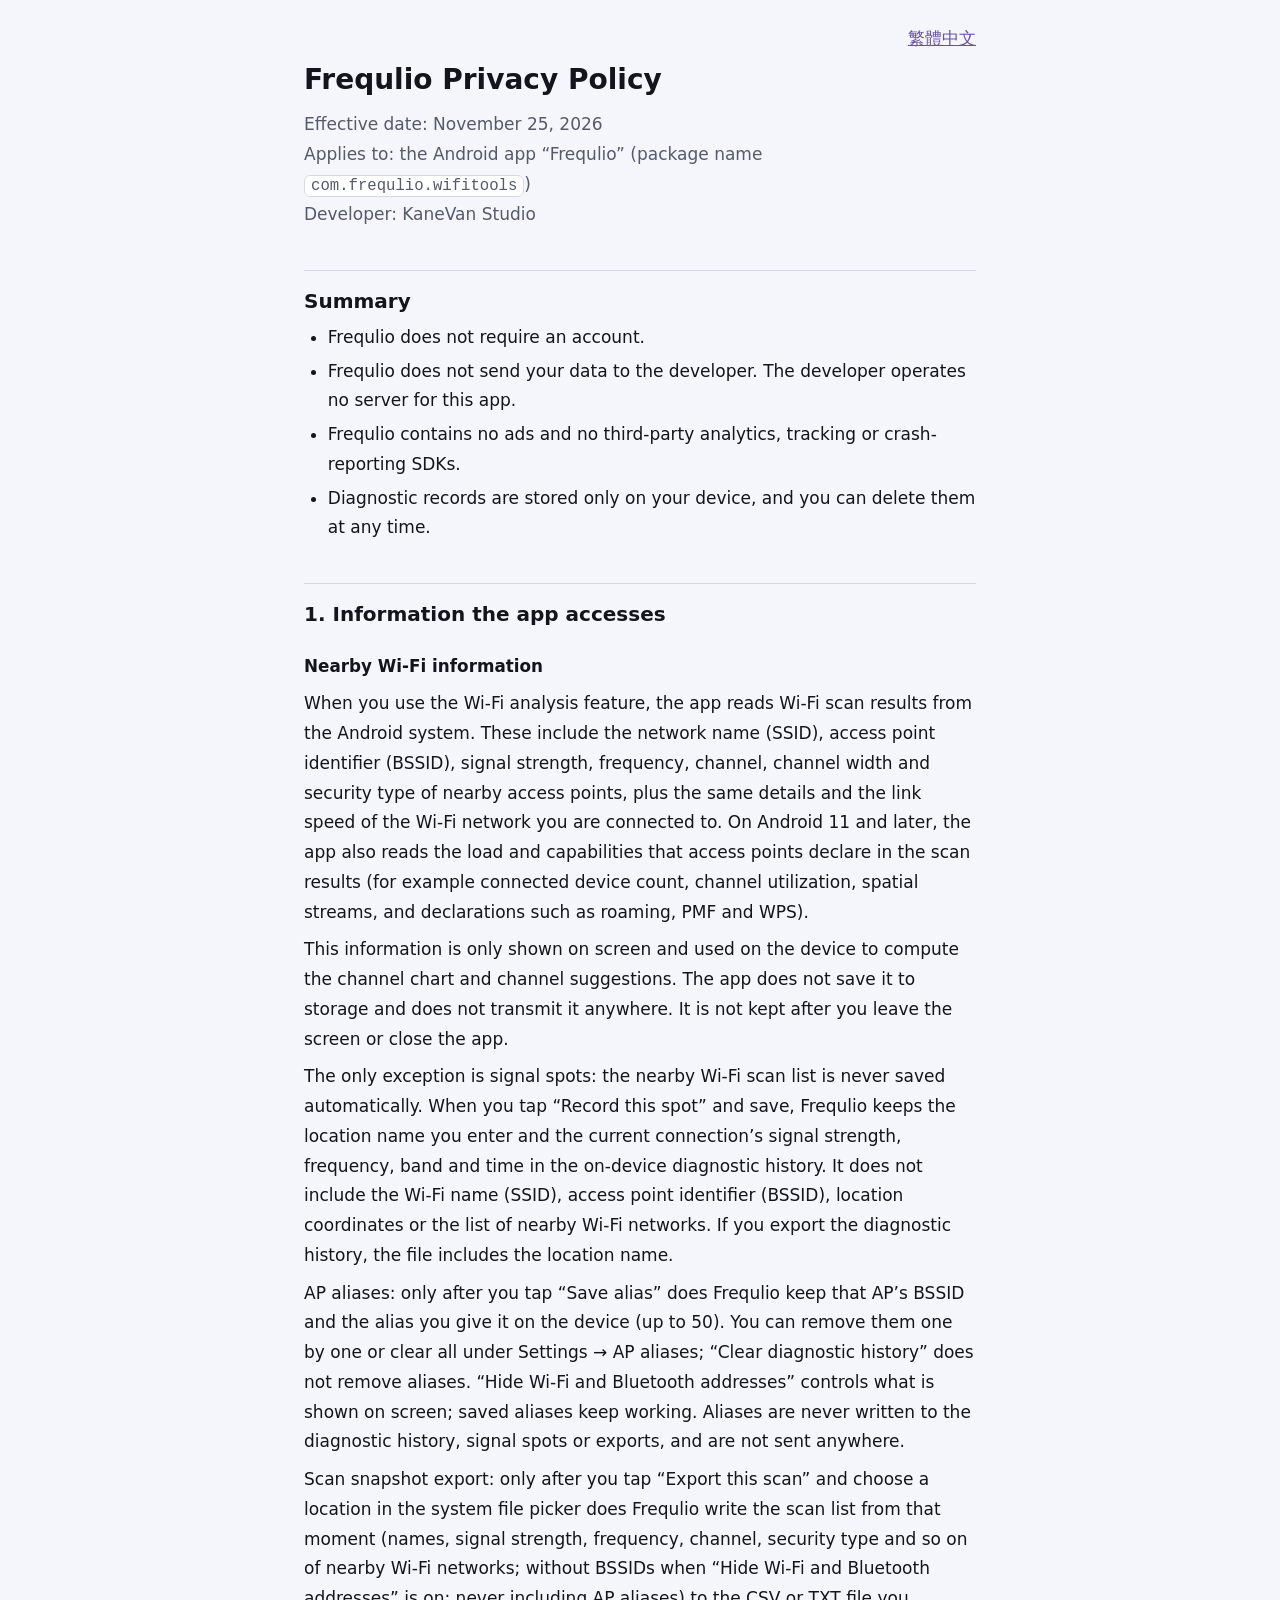
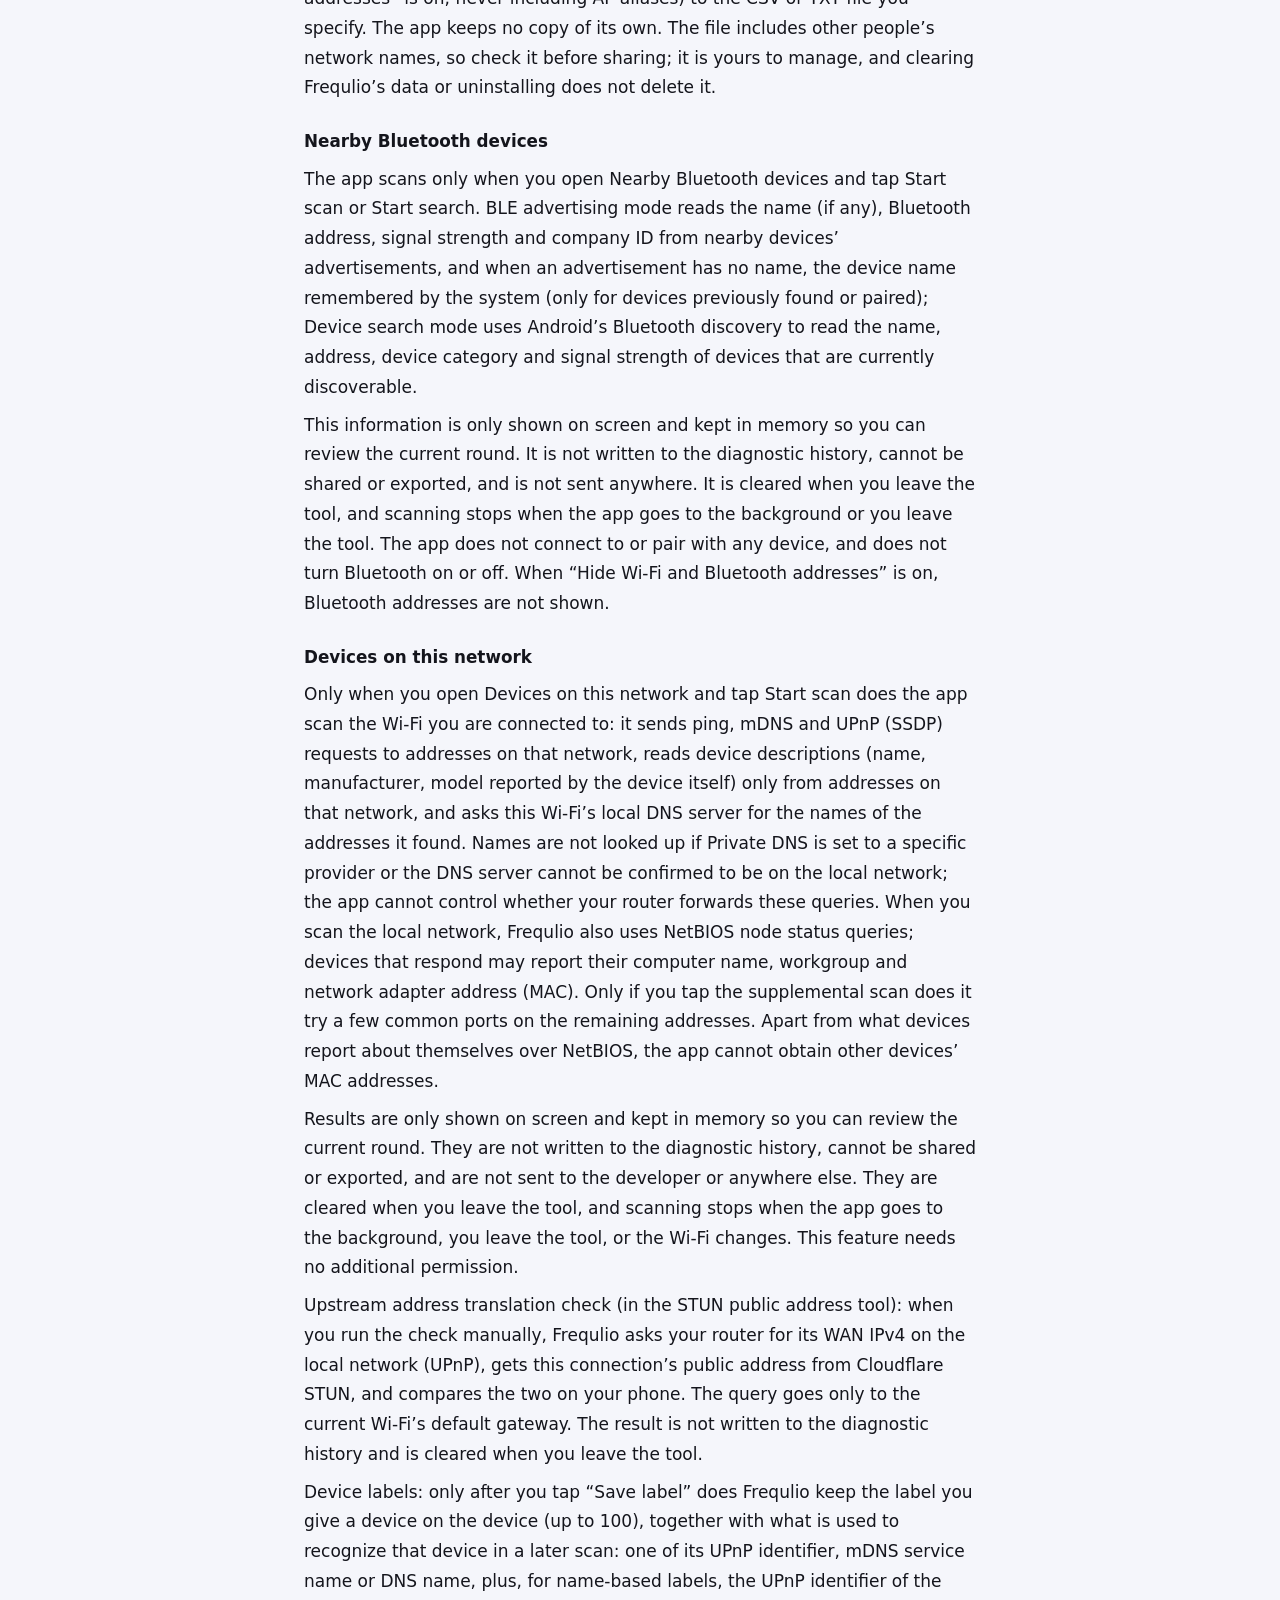
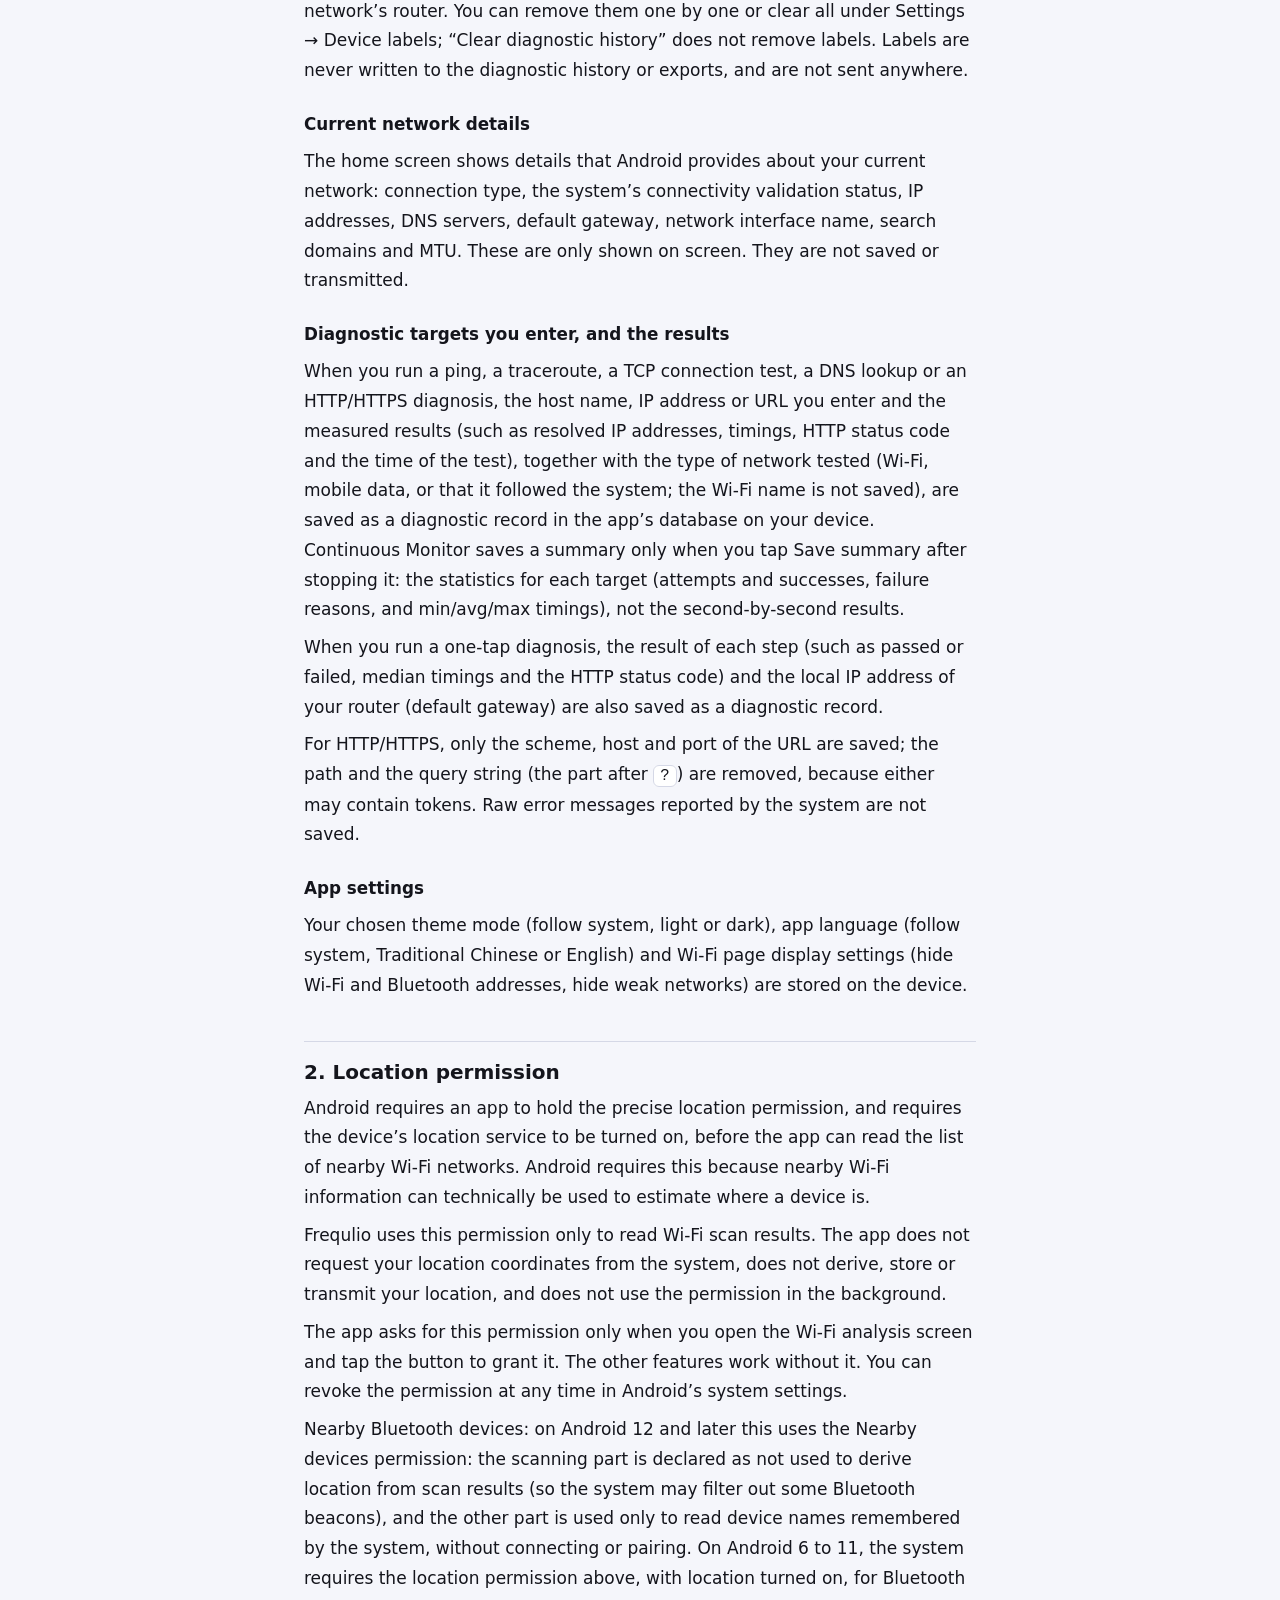
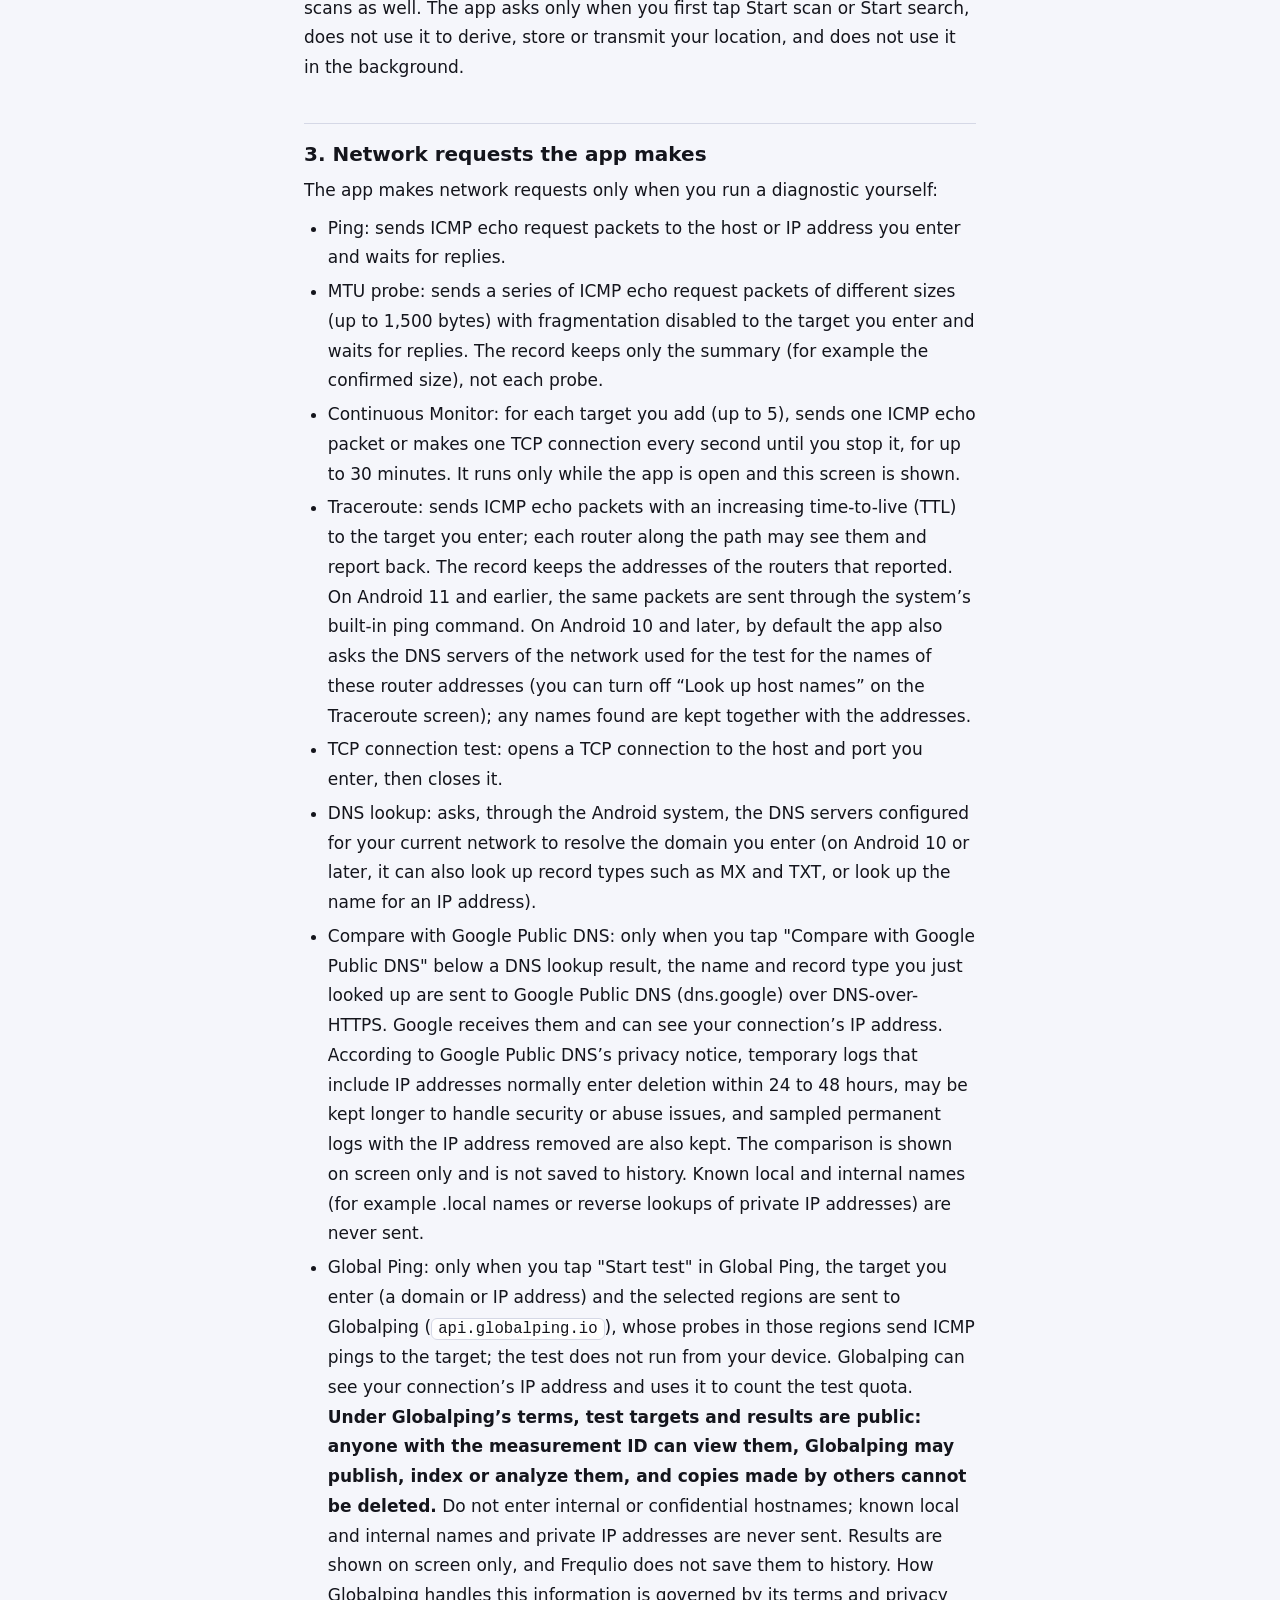
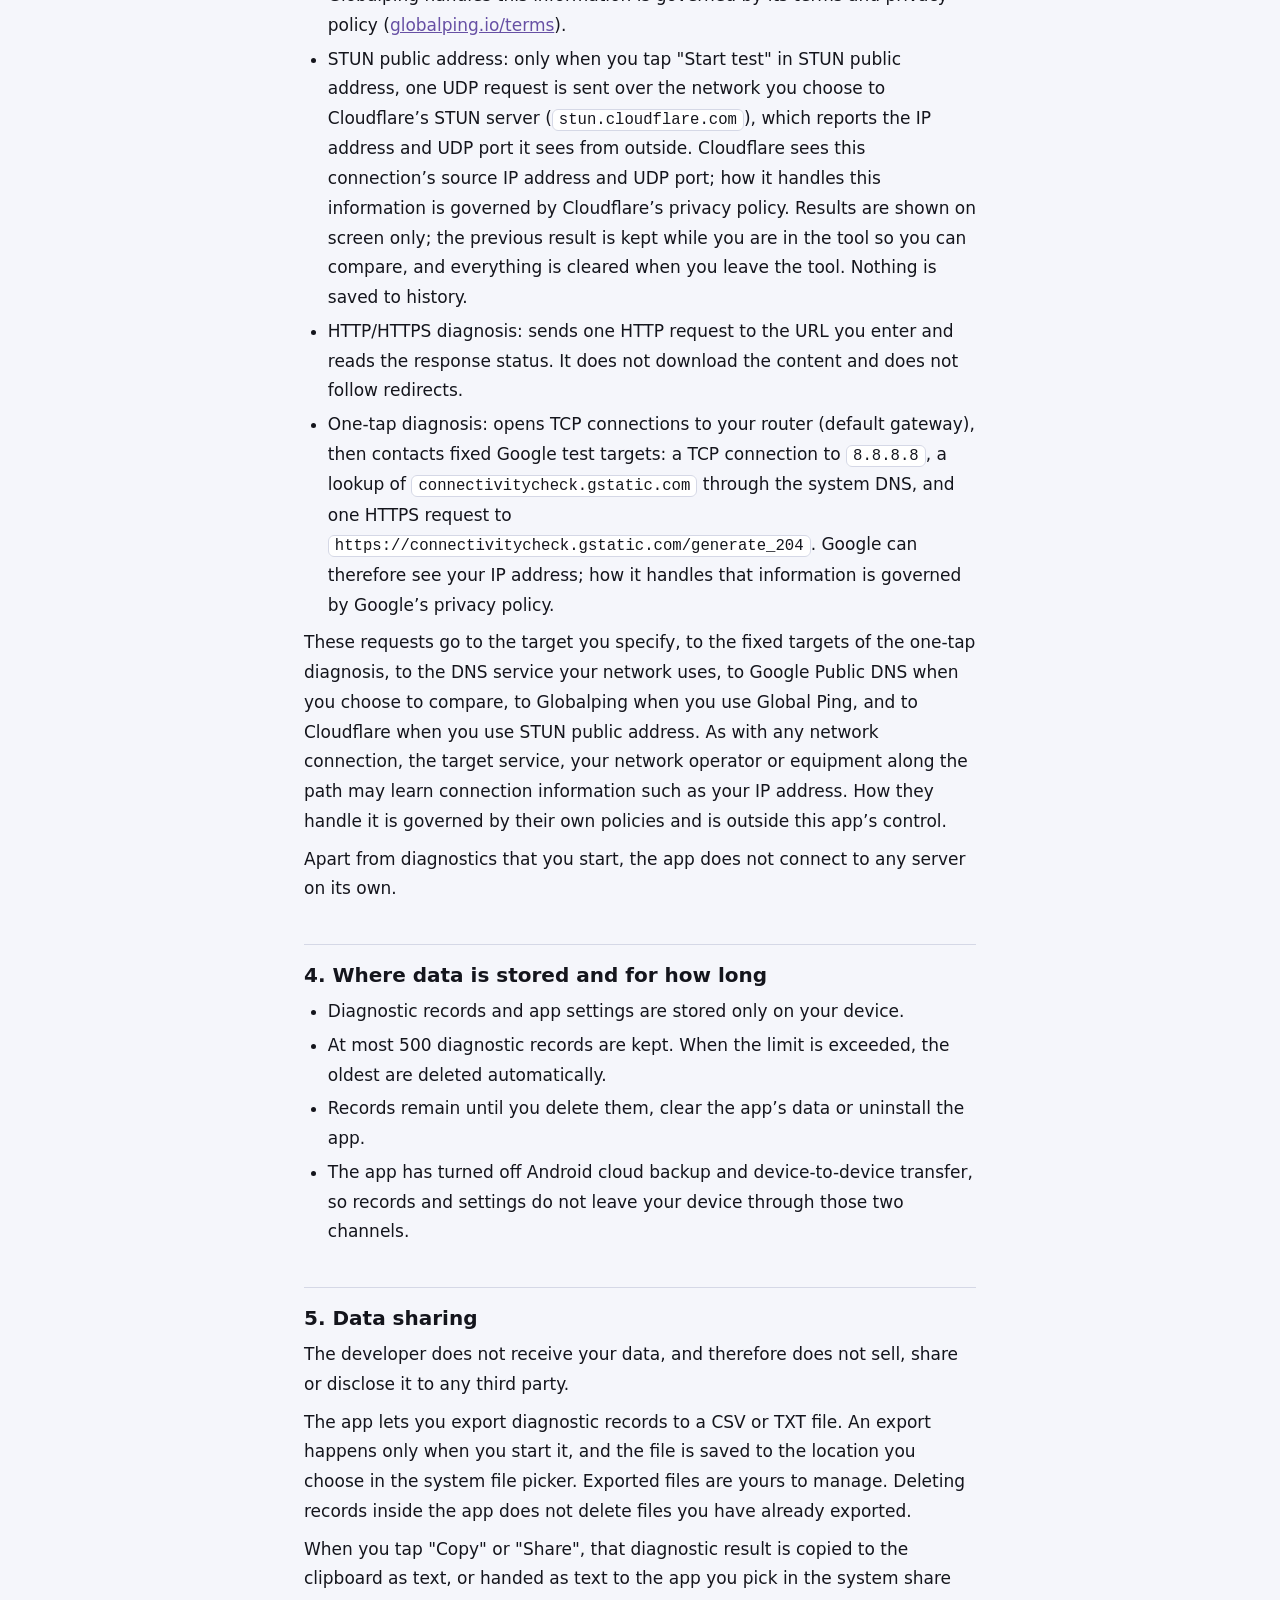
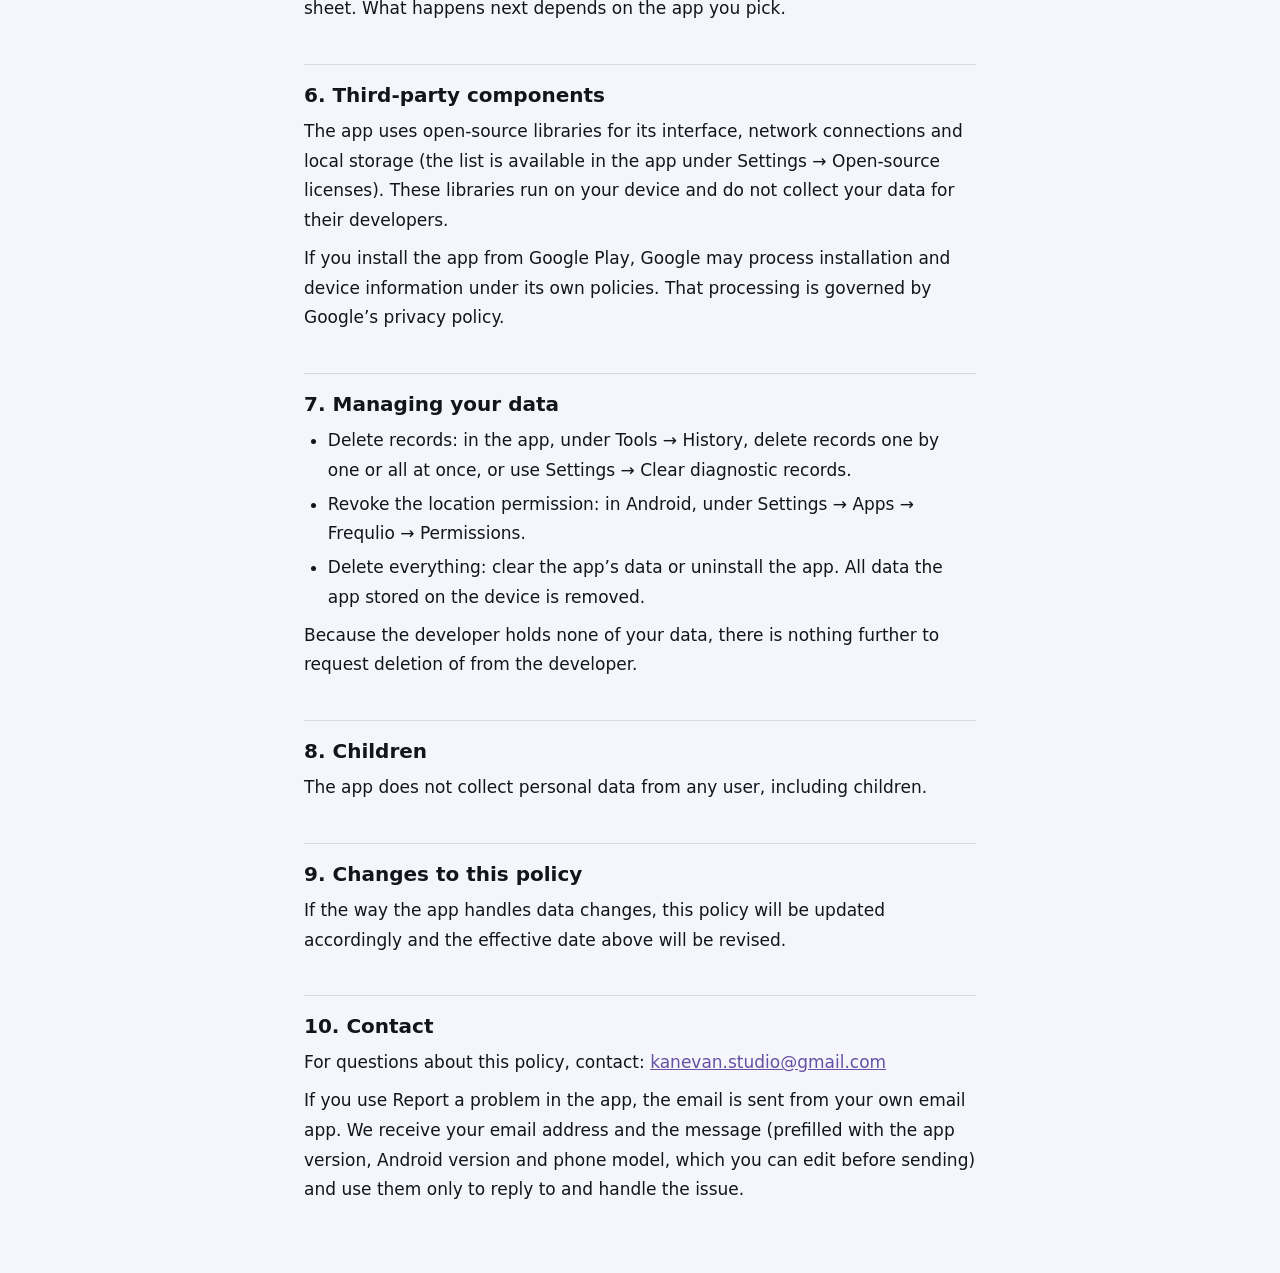
==== en.html @ 0b22fec0 "隱私權政策：新增上游位址轉換（UPnP WAN IPv4＋Cloudflare STUN）說明" ====
<!DOCTYPE html>
<html lang="en">
<head>
<meta charset="utf-8">
<meta name="viewport" content="width=device-width, initial-scale=1">
<title>Frequlio Privacy Policy</title>
<link rel="stylesheet" href="style.css">
</head>
<body>
<main>
<p class="lang"><a href="index.html" lang="zh-Hant-TW">繁體中文</a></p>
<h1>Frequlio Privacy Policy</h1>
<p class="meta">Effective date: November 25, 2026<br>
Applies to: the Android app “Frequlio” (package name <code>com.frequlio.wifitools</code>)<br>
Developer: KaneVan Studio</p>

<h2>Summary</h2>
<ul>
<li>Frequlio does not require an account.</li>
<li>Frequlio does not send your data to the developer. The developer operates no server for this app.</li>
<li>Frequlio contains no ads and no third-party analytics, tracking or crash-reporting SDKs.</li>
<li>Diagnostic records are stored only on your device, and you can delete them at any time.</li>
</ul>

<h2>1. Information the app accesses</h2>

<h3>Nearby Wi-Fi information</h3>
<p>When you use the Wi-Fi analysis feature, the app reads Wi-Fi scan results from the Android system. These include the network name (SSID), access point identifier (BSSID), signal strength, frequency, channel, channel width and security type of nearby access points, plus the same details and the link speed of the Wi-Fi network you are connected to. On Android 11 and later, the app also reads the load and capabilities that access points declare in the scan results (for example connected device count, channel utilization, spatial streams, and declarations such as roaming, PMF and WPS).</p>
<p>This information is only shown on screen and used on the device to compute the channel chart and channel suggestions. The app does not save it to storage and does not transmit it anywhere. It is not kept after you leave the screen or close the app.</p>
<p>The only exception is signal spots: the nearby Wi-Fi scan list is never saved automatically. When you tap “Record this spot” and save, Frequlio keeps the location name you enter and the current connection’s signal strength, frequency, band and time in the on-device diagnostic history. It does not include the Wi-Fi name (SSID), access point identifier (BSSID), location coordinates or the list of nearby Wi-Fi networks. If you export the diagnostic history, the file includes the location name.</p>
<p>AP aliases: only after you tap “Save alias” does Frequlio keep that AP’s BSSID and the alias you give it on the device (up to 50). You can remove them one by one or clear all under Settings → AP aliases; “Clear diagnostic history” does not remove aliases. “Hide Wi-Fi and Bluetooth addresses” controls what is shown on screen; saved aliases keep working. Aliases are never written to the diagnostic history, signal spots or exports, and are not sent anywhere.</p>
<p>Scan snapshot export: only after you tap “Export this scan” and choose a location in the system file picker does Frequlio write the scan list from that moment (names, signal strength, frequency, channel, security type and so on of nearby Wi-Fi networks; without BSSIDs when “Hide Wi-Fi and Bluetooth addresses” is on; never including AP aliases) to the CSV or TXT file you specify. The app keeps no copy of its own. The file includes other people’s network names, so check it before sharing; it is yours to manage, and clearing Frequlio’s data or uninstalling does not delete it.</p>

<h3>Nearby Bluetooth devices</h3>
<p>The app scans only when you open Nearby Bluetooth devices and tap Start scan or Start search. BLE advertising mode reads the name (if any), Bluetooth address, signal strength and company ID from nearby devices’ advertisements, and when an advertisement has no name, the device name remembered by the system (only for devices previously found or paired); Device search mode uses Android’s Bluetooth discovery to read the name, address, device category and signal strength of devices that are currently discoverable.</p>
<p>This information is only shown on screen and kept in memory so you can review the current round. It is not written to the diagnostic history, cannot be shared or exported, and is not sent anywhere. It is cleared when you leave the tool, and scanning stops when the app goes to the background or you leave the tool. The app does not connect to or pair with any device, and does not turn Bluetooth on or off. When “Hide Wi-Fi and Bluetooth addresses” is on, Bluetooth addresses are not shown.</p>

<h3>Devices on this network</h3>
<p>Only when you open Devices on this network and tap Start scan does the app scan the Wi-Fi you are connected to: it sends ping, mDNS and UPnP (SSDP) requests to addresses on that network, reads device descriptions (name, manufacturer, model reported by the device itself) only from addresses on that network, and asks this Wi-Fi’s local DNS server for the names of the addresses it found. Names are not looked up if Private DNS is set to a specific provider or the DNS server cannot be confirmed to be on the local network; the app cannot control whether your router forwards these queries. When you scan the local network, Frequlio also uses NetBIOS node status queries; devices that respond may report their computer name, workgroup and network adapter address (MAC). Only if you tap the supplemental scan does it try a few common ports on the remaining addresses. Apart from what devices report about themselves over NetBIOS, the app cannot obtain other devices’ MAC addresses.</p>
<p>Results are only shown on screen and kept in memory so you can review the current round. They are not written to the diagnostic history, cannot be shared or exported, and are not sent to the developer or anywhere else. They are cleared when you leave the tool, and scanning stops when the app goes to the background, you leave the tool, or the Wi-Fi changes. This feature needs no additional permission.</p>
<p>Upstream address translation check (in the STUN public address tool): when you run the check manually, Frequlio asks your router for its WAN IPv4 on the local network (UPnP), gets this connection’s public address from Cloudflare STUN, and compares the two on your phone. The query goes only to the current Wi-Fi’s default gateway. The result is not written to the diagnostic history and is cleared when you leave the tool.</p>
<p>Device labels: only after you tap “Save label” does Frequlio keep the label you give a device on the device (up to 100), together with what is used to recognize that device in a later scan: one of its UPnP identifier, mDNS service name or DNS name, plus, for name-based labels, the UPnP identifier of the network’s router. You can remove them one by one or clear all under Settings → Device labels; “Clear diagnostic history” does not remove labels. Labels are never written to the diagnostic history or exports, and are not sent anywhere.</p>

<h3>Current network details</h3>
<p>The home screen shows details that Android provides about your current network: connection type, the system’s connectivity validation status, IP addresses, DNS servers, default gateway, network interface name, search domains and MTU. These are only shown on screen. They are not saved or transmitted.</p>

<h3>Diagnostic targets you enter, and the results</h3>
<p>When you run a ping, a traceroute, a TCP connection test, a DNS lookup or an HTTP/HTTPS diagnosis, the host name, IP address or URL you enter and the measured results (such as resolved IP addresses, timings, HTTP status code and the time of the test), together with the type of network tested (Wi-Fi, mobile data, or that it followed the system; the Wi-Fi name is not saved), are saved as a diagnostic record in the app’s database on your device. Continuous Monitor saves a summary only when you tap Save summary after stopping it: the statistics for each target (attempts and successes, failure reasons, and min/avg/max timings), not the second-by-second results.</p>
<p>When you run a one-tap diagnosis, the result of each step (such as passed or failed, median timings and the HTTP status code) and the local IP address of your router (default gateway) are also saved as a diagnostic record.</p>
<p>For HTTP/HTTPS, only the scheme, host and port of the URL are saved; the path and the query string (the part after <code>?</code>) are removed, because either may contain tokens. Raw error messages reported by the system are not saved.</p>

<h3>App settings</h3>
<p>Your chosen theme mode (follow system, light or dark), app language (follow system, Traditional Chinese or English) and Wi-Fi page display settings (hide Wi-Fi and Bluetooth addresses, hide weak networks) are stored on the device.</p>

<h2>2. Location permission</h2>
<p>Android requires an app to hold the precise location permission, and requires the device’s location service to be turned on, before the app can read the list of nearby Wi-Fi networks. Android requires this because nearby Wi-Fi information can technically be used to estimate where a device is.</p>
<p>Frequlio uses this permission only to read Wi-Fi scan results. The app does not request your location coordinates from the system, does not derive, store or transmit your location, and does not use the permission in the background.</p>
<p>The app asks for this permission only when you open the Wi-Fi analysis screen and tap the button to grant it. The other features work without it. You can revoke the permission at any time in Android’s system settings.</p>
<p>Nearby Bluetooth devices: on Android 12 and later this uses the Nearby devices permission: the scanning part is declared as not used to derive location from scan results (so the system may filter out some Bluetooth beacons), and the other part is used only to read device names remembered by the system, without connecting or pairing. On Android 6 to 11, the system requires the location permission above, with location turned on, for Bluetooth scans as well. The app asks only when you first tap Start scan or Start search, does not use it to derive, store or transmit your location, and does not use it in the background.</p>

<h2>3. Network requests the app makes</h2>
<p>The app makes network requests only when you run a diagnostic yourself:</p>
<ul>
<li>Ping: sends ICMP echo request packets to the host or IP address you enter and waits for replies.</li>
<li>MTU probe: sends a series of ICMP echo request packets of different sizes (up to 1,500 bytes) with fragmentation disabled to the target you enter and waits for replies. The record keeps only the summary (for example the confirmed size), not each probe.</li>
<li>Continuous Monitor: for each target you add (up to 5), sends one ICMP echo packet or makes one TCP connection every second until you stop it, for up to 30 minutes. It runs only while the app is open and this screen is shown.</li>
<li>Traceroute: sends ICMP echo packets with an increasing time-to-live (TTL) to the target you enter; each router along the path may see them and report back. The record keeps the addresses of the routers that reported. On Android 11 and earlier, the same packets are sent through the system’s built-in ping command. On Android 10 and later, by default the app also asks the DNS servers of the network used for the test for the names of these router addresses (you can turn off “Look up host names” on the Traceroute screen); any names found are kept together with the addresses.</li>
<li>TCP connection test: opens a TCP connection to the host and port you enter, then closes it.</li>
<li>DNS lookup: asks, through the Android system, the DNS servers configured for your current network to resolve the domain you enter (on Android 10 or later, it can also look up record types such as MX and TXT, or look up the name for an IP address).</li>
<li>Compare with Google Public DNS: only when you tap "Compare with Google Public DNS" below a DNS lookup result, the name and record type you just looked up are sent to Google Public DNS (dns.google) over DNS-over-HTTPS. Google receives them and can see your connection’s IP address. According to Google Public DNS’s privacy notice, temporary logs that include IP addresses normally enter deletion within 24 to 48 hours, may be kept longer to handle security or abuse issues, and sampled permanent logs with the IP address removed are also kept. The comparison is shown on screen only and is not saved to history. Known local and internal names (for example .local names or reverse lookups of private IP addresses) are never sent.</li>
<li>Global Ping: only when you tap "Start test" in Global Ping, the target you enter (a domain or IP address) and the selected regions are sent to Globalping (<code>api.globalping.io</code>), whose probes in those regions send ICMP pings to the target; the test does not run from your device. Globalping can see your connection’s IP address and uses it to count the test quota. <strong>Under Globalping’s terms, test targets and results are public: anyone with the measurement ID can view them, Globalping may publish, index or analyze them, and copies made by others cannot be deleted.</strong> Do not enter internal or confidential hostnames; known local and internal names and private IP addresses are never sent. Results are shown on screen only, and Frequlio does not save them to history. How Globalping handles this information is governed by its terms and privacy policy (<a href="https://globalping.io/terms">globalping.io/terms</a>).</li>
<li>STUN public address: only when you tap "Start test" in STUN public address, one UDP request is sent over the network you choose to Cloudflare’s STUN server (<code>stun.cloudflare.com</code>), which reports the IP address and UDP port it sees from outside. Cloudflare sees this connection’s source IP address and UDP port; how it handles this information is governed by Cloudflare’s privacy policy. Results are shown on screen only; the previous result is kept while you are in the tool so you can compare, and everything is cleared when you leave the tool. Nothing is saved to history.</li>
<li>HTTP/HTTPS diagnosis: sends one HTTP request to the URL you enter and reads the response status. It does not download the content and does not follow redirects.</li>
<li>One-tap diagnosis: opens TCP connections to your router (default gateway), then contacts fixed Google test targets: a TCP connection to <code>8.8.8.8</code>, a lookup of <code>connectivitycheck.gstatic.com</code> through the system DNS, and one HTTPS request to <code>https://connectivitycheck.gstatic.com/generate_204</code>. Google can therefore see your IP address; how it handles that information is governed by Google’s privacy policy.</li>
</ul>
<p>These requests go to the target you specify, to the fixed targets of the one-tap diagnosis, to the DNS service your network uses, to Google Public DNS when you choose to compare, to Globalping when you use Global Ping, and to Cloudflare when you use STUN public address. As with any network connection, the target service, your network operator or equipment along the path may learn connection information such as your IP address. How they handle it is governed by their own policies and is outside this app’s control.</p>
<p>Apart from diagnostics that you start, the app does not connect to any server on its own.</p>

<h2>4. Where data is stored and for how long</h2>
<ul>
<li>Diagnostic records and app settings are stored only on your device.</li>
<li>At most 500 diagnostic records are kept. When the limit is exceeded, the oldest are deleted automatically.</li>
<li>Records remain until you delete them, clear the app’s data or uninstall the app.</li>
<li>The app has turned off Android cloud backup and device-to-device transfer, so records and settings do not leave your device through those two channels.</li>
</ul>

<h2>5. Data sharing</h2>
<p>The developer does not receive your data, and therefore does not sell, share or disclose it to any third party.</p>
<p>The app lets you export diagnostic records to a CSV or TXT file. An export happens only when you start it, and the file is saved to the location you choose in the system file picker. Exported files are yours to manage. Deleting records inside the app does not delete files you have already exported.</p>
<p>When you tap "Copy" or "Share", that diagnostic result is copied to the clipboard as text, or handed as text to the app you pick in the system share sheet. What happens next depends on the app you pick.</p>

<h2>6. Third-party components</h2>
<p>The app uses open-source libraries for its interface, network connections and local storage (the list is available in the app under Settings → Open-source licenses). These libraries run on your device and do not collect your data for their developers.</p>
<p>If you install the app from Google Play, Google may process installation and device information under its own policies. That processing is governed by Google’s privacy policy.</p>

<h2>7. Managing your data</h2>
<ul>
<li>Delete records: in the app, under Tools → History, delete records one by one or all at once, or use Settings → Clear diagnostic records.</li>
<li>Revoke the location permission: in Android, under Settings → Apps → Frequlio → Permissions.</li>
<li>Delete everything: clear the app’s data or uninstall the app. All data the app stored on the device is removed.</li>
</ul>
<p>Because the developer holds none of your data, there is nothing further to request deletion of from the developer.</p>

<h2>8. Children</h2>
<p>The app does not collect personal data from any user, including children.</p>

<h2>9. Changes to this policy</h2>
<p>If the way the app handles data changes, this policy will be updated accordingly and the effective date above will be revised.</p>

<h2>10. Contact</h2>
<p>For questions about this policy, contact: <a href="mailto:kanevan.studio@gmail.com">kanevan.studio@gmail.com</a></p>
<p>If you use Report a problem in the app, the email is sent from your own email app. We receive your email address and the message (prefilled with the app version, Android version and phone model, which you can edit before sending) and use them only to reply to and handle the issue.</p>
</main>
</body>
</html>
---- style.css ----
:root {
  color-scheme: light dark;
  --bg: #f5f6fb;
  --surface: #ffffff;
  --text: #14151c;
  --muted: #555a6b;
  --line: #d5d8e6;
  --accent: #6750a4;
  --mark-bg: #fff1b8;
  --mark-text: #4a3a00;
}

@media (prefers-color-scheme: dark) {
  :root {
    --bg: #0b0d17;
    --surface: #1d2030;
    --text: #f1f2f8;
    --muted: #b3b8cb;
    --line: #3a3f55;
    --accent: #b9a2ff;
    --mark-bg: #5c4a00;
    --mark-text: #fff1b8;
  }
}

* { box-sizing: border-box; }

body {
  margin: 0;
  background: var(--bg);
  color: var(--text);
  font-family: system-ui, -apple-system, "Segoe UI", "Noto Sans TC", "PingFang TC", "Microsoft JhengHei", sans-serif;
  font-size: 17px;
  line-height: 1.75;
}

main {
  max-width: 44rem;
  margin: 0 auto;
  padding: 24px 16px 64px;
  overflow-wrap: break-word;
}

h1 { font-size: 1.75rem; line-height: 1.3; margin: 8px 0 12px; }
h2 { font-size: 1.25rem; line-height: 1.4; margin: 40px 0 8px; padding-top: 16px; border-top: 1px solid var(--line); }
h3 { font-size: 1.05rem; margin: 24px 0 4px; }
p, ul { margin: 8px 0; }
ul { padding-left: 1.4em; }
li { margin: 4px 0; }

a { color: var(--accent); }
.lang { text-align: right; margin: 0; }
.meta { color: var(--muted); }

code {
  font-family: ui-monospace, Consolas, monospace;
  font-size: 0.92em;
  background: var(--surface);
  border: 1px solid var(--line);
  border-radius: 6px;
  padding: 1px 6px;
}

mark {
  background: var(--mark-bg);
  color: var(--mark-text);
  border-radius: 4px;
  padding: 1px 4px;
}
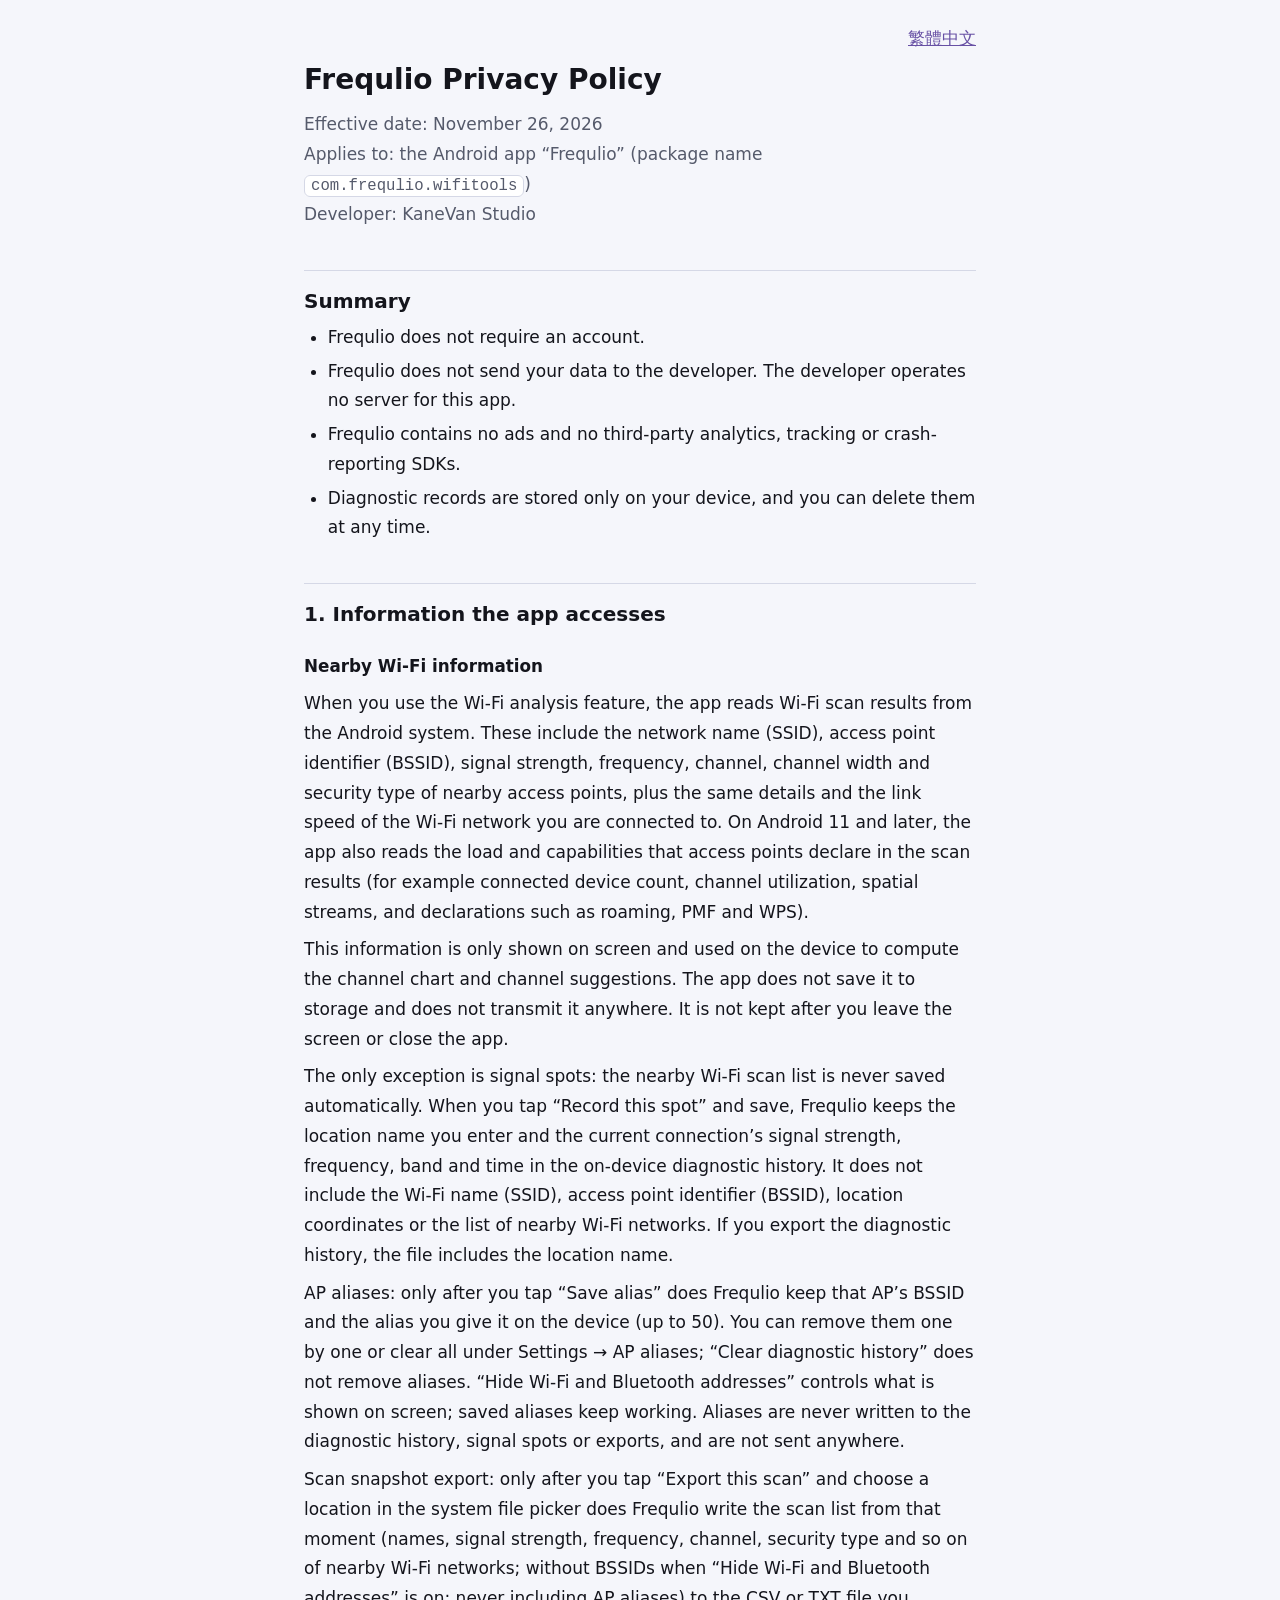
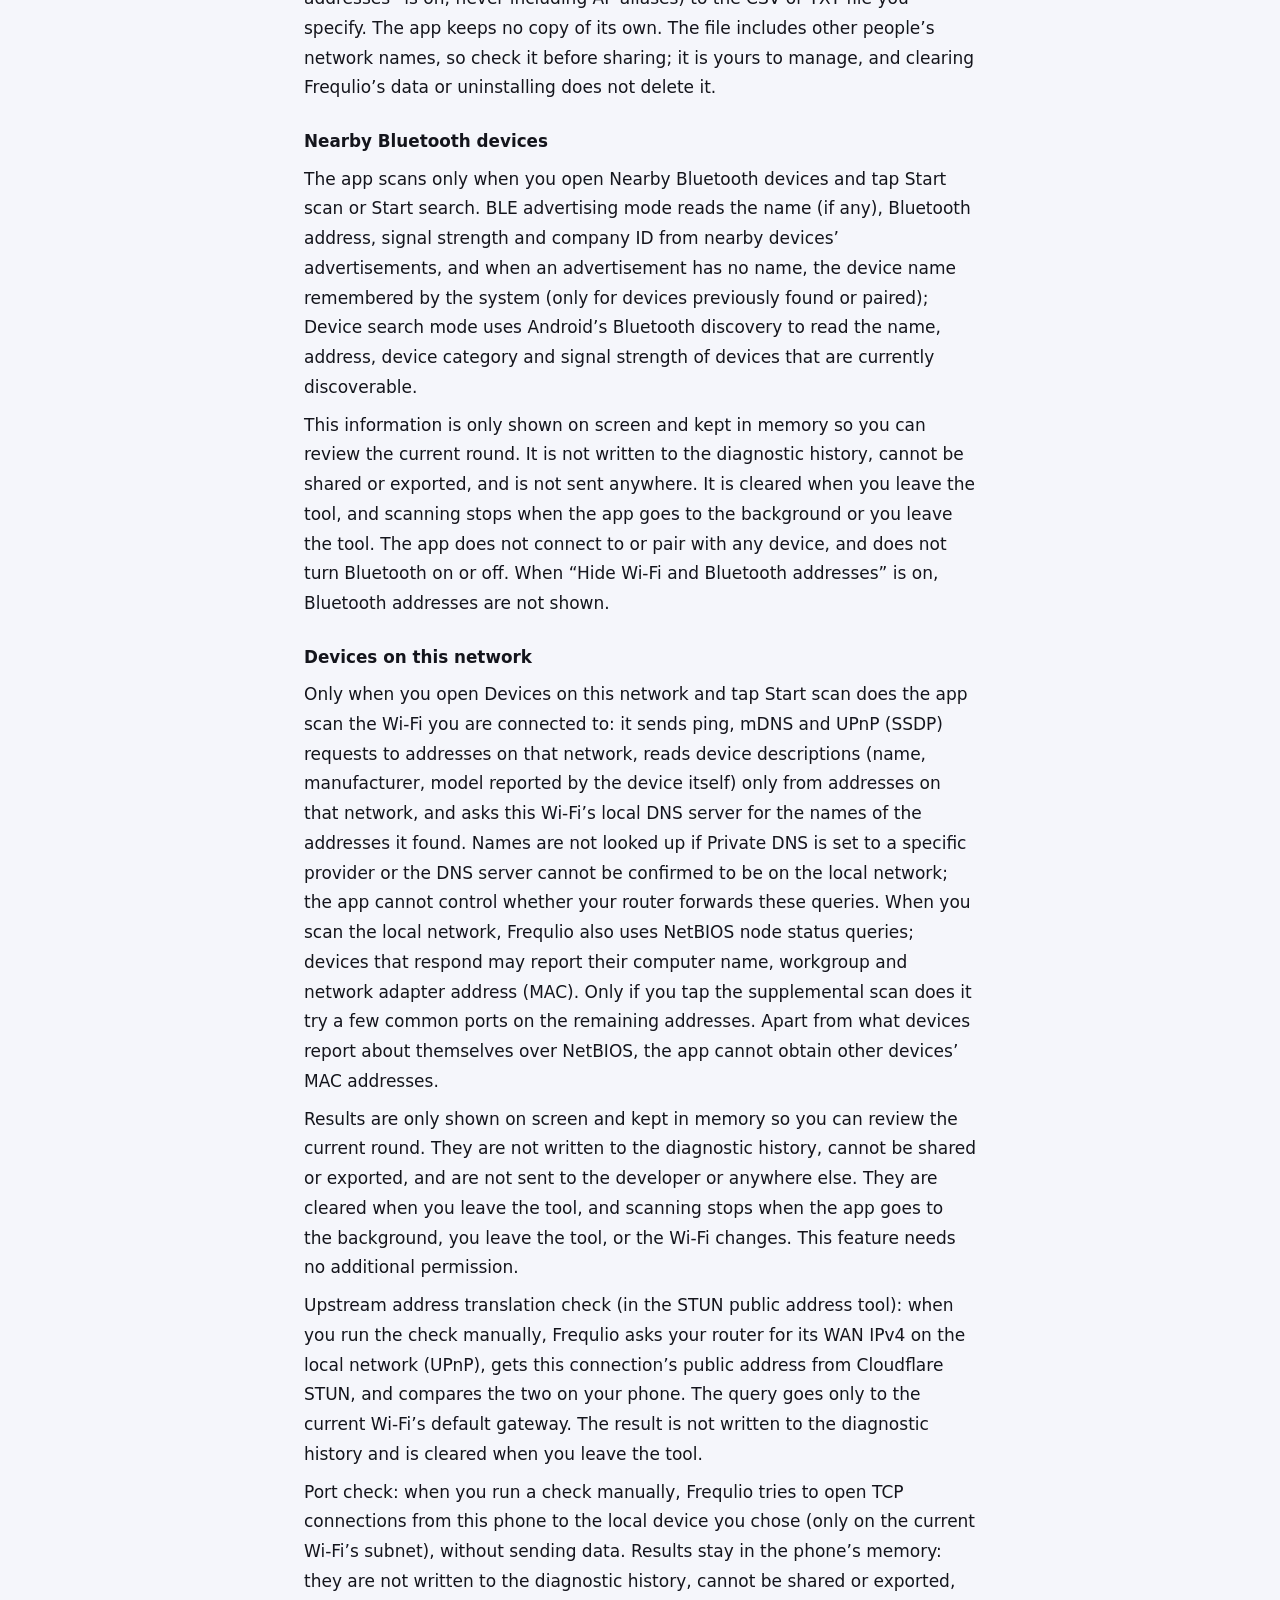
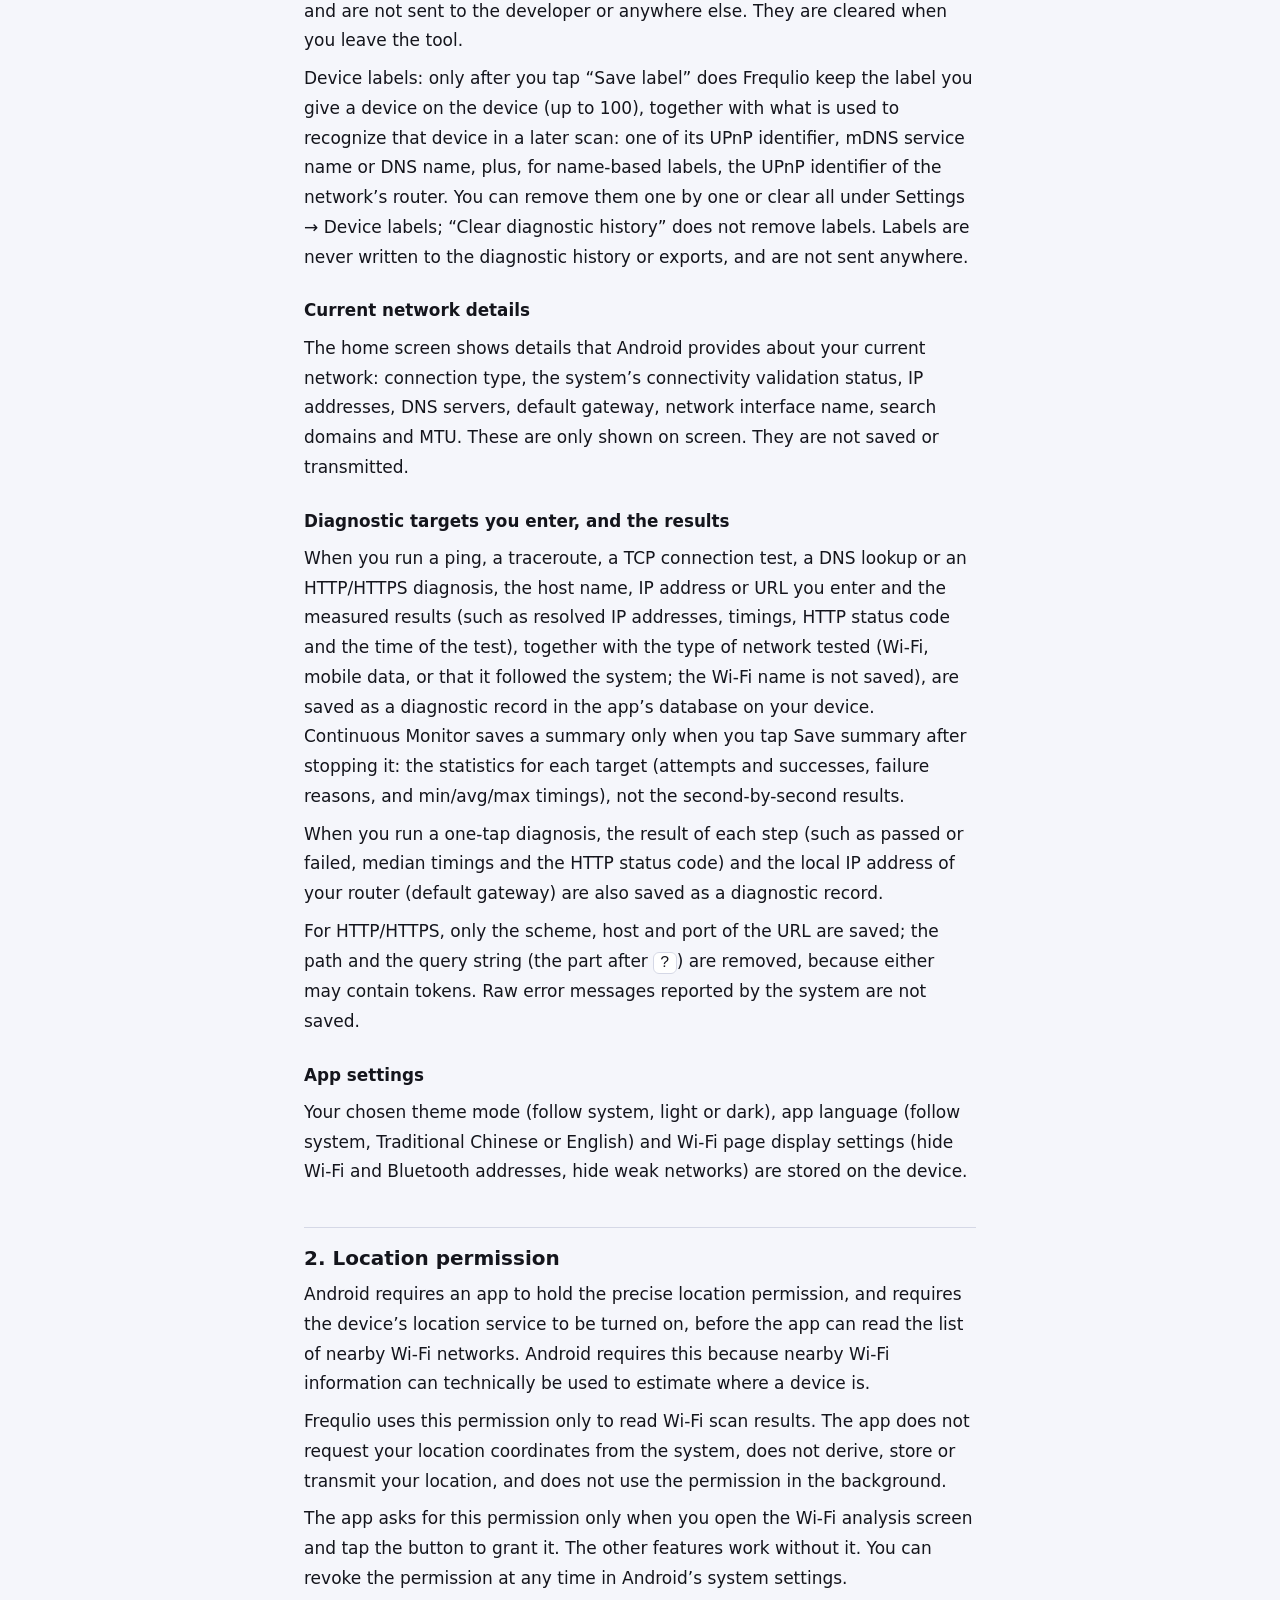
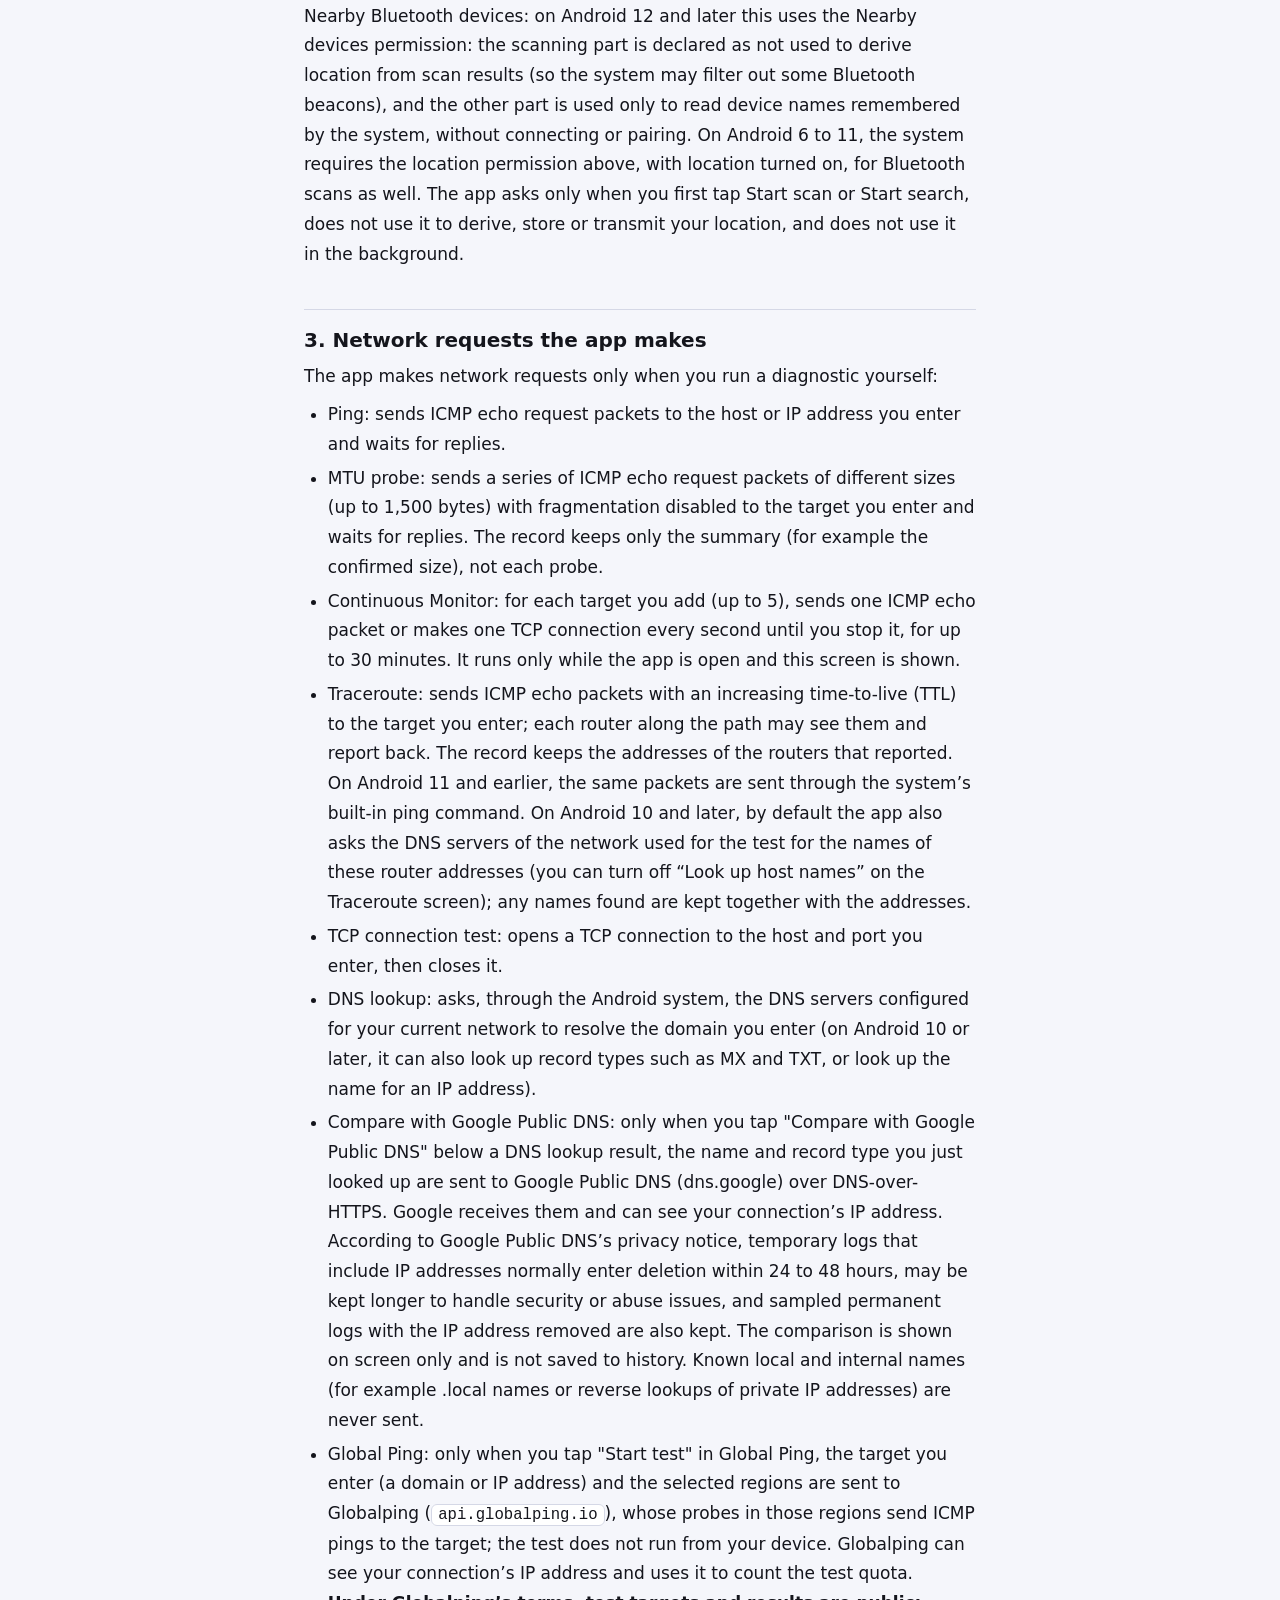
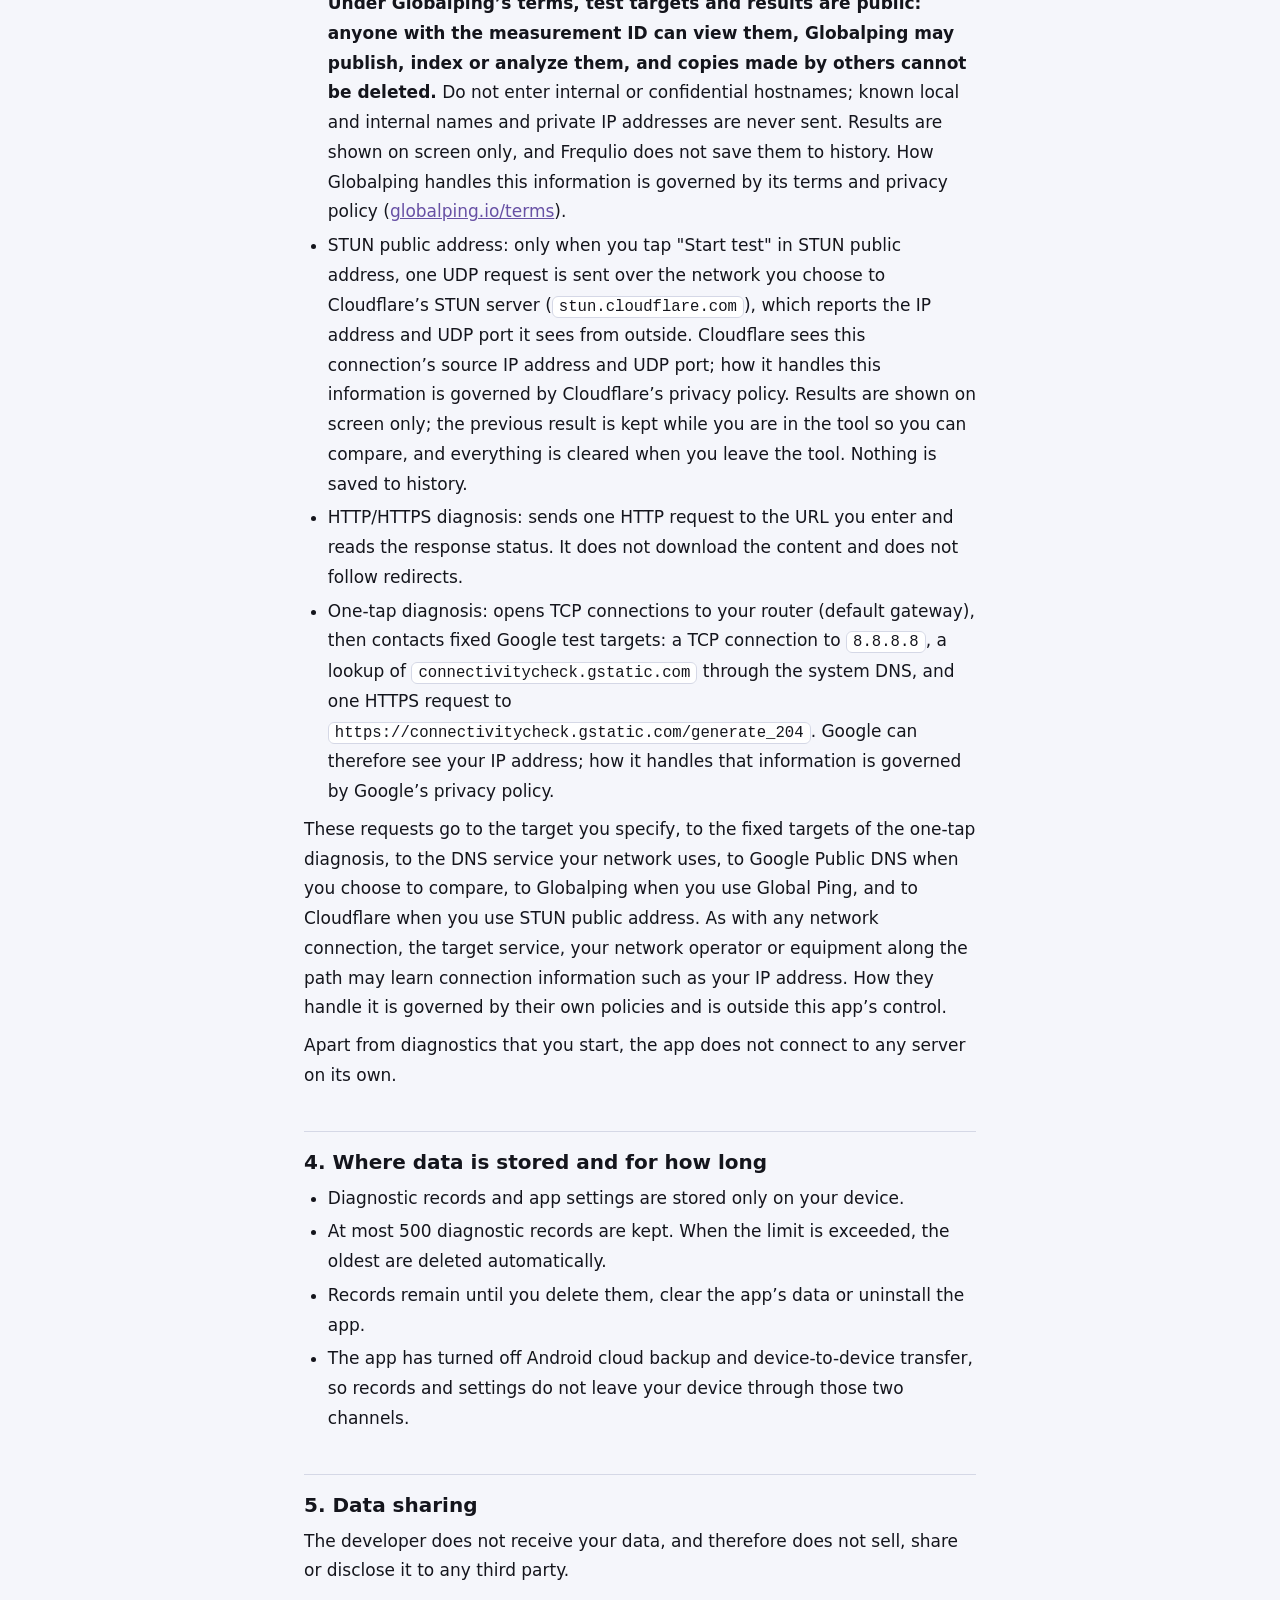
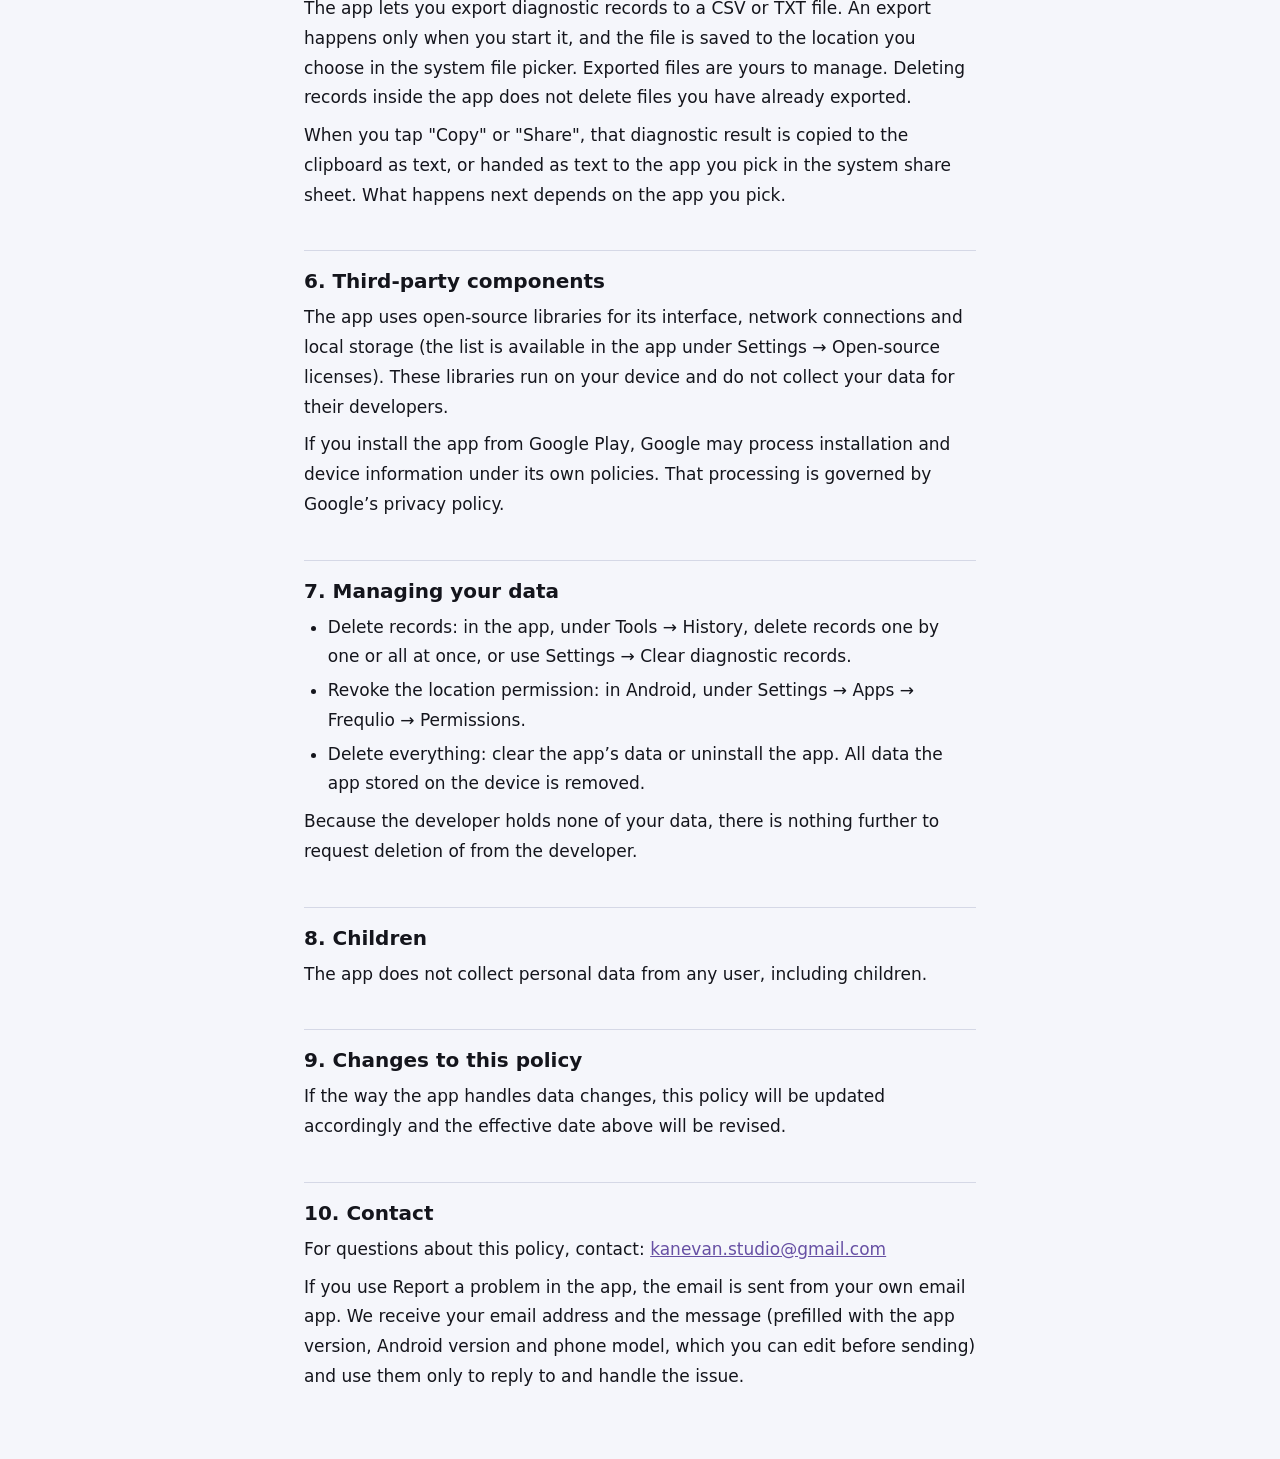
==== commit 29acda24: "隱私權政策：新增連接埠檢查說明（生效 11-26）" ====
--- a/en.html
+++ b/en.html
@@ -10,7 +10,7 @@
 <main>
 <p class="lang"><a href="index.html" lang="zh-Hant-TW">繁體中文</a></p>
 <h1>Frequlio Privacy Policy</h1>
-<p class="meta">Effective date: November 25, 2026<br>
+<p class="meta">Effective date: November 26, 2026<br>
 Applies to: the Android app “Frequlio” (package name <code>com.frequlio.wifitools</code>)<br>
 Developer: KaneVan Studio</p>
 
@@ -39,6 +39,7 @@
 <p>Only when you open Devices on this network and tap Start scan does the app scan the Wi-Fi you are connected to: it sends ping, mDNS and UPnP (SSDP) requests to addresses on that network, reads device descriptions (name, manufacturer, model reported by the device itself) only from addresses on that network, and asks this Wi-Fi’s local DNS server for the names of the addresses it found. Names are not looked up if Private DNS is set to a specific provider or the DNS server cannot be confirmed to be on the local network; the app cannot control whether your router forwards these queries. When you scan the local network, Frequlio also uses NetBIOS node status queries; devices that respond may report their computer name, workgroup and network adapter address (MAC). Only if you tap the supplemental scan does it try a few common ports on the remaining addresses. Apart from what devices report about themselves over NetBIOS, the app cannot obtain other devices’ MAC addresses.</p>
 <p>Results are only shown on screen and kept in memory so you can review the current round. They are not written to the diagnostic history, cannot be shared or exported, and are not sent to the developer or anywhere else. They are cleared when you leave the tool, and scanning stops when the app goes to the background, you leave the tool, or the Wi-Fi changes. This feature needs no additional permission.</p>
 <p>Upstream address translation check (in the STUN public address tool): when you run the check manually, Frequlio asks your router for its WAN IPv4 on the local network (UPnP), gets this connection’s public address from Cloudflare STUN, and compares the two on your phone. The query goes only to the current Wi-Fi’s default gateway. The result is not written to the diagnostic history and is cleared when you leave the tool.</p>
+<p>Port check: when you run a check manually, Frequlio tries to open TCP connections from this phone to the local device you chose (only on the current Wi-Fi’s subnet), without sending data. Results stay in the phone’s memory: they are not written to the diagnostic history, cannot be shared or exported, and are not sent to the developer or anywhere else. They are cleared when you leave the tool.</p>
 <p>Device labels: only after you tap “Save label” does Frequlio keep the label you give a device on the device (up to 100), together with what is used to recognize that device in a later scan: one of its UPnP identifier, mDNS service name or DNS name, plus, for name-based labels, the UPnP identifier of the network’s router. You can remove them one by one or clear all under Settings → Device labels; “Clear diagnostic history” does not remove labels. Labels are never written to the diagnostic history or exports, and are not sent anywhere.</p>
 
 <h3>Current network details</h3>
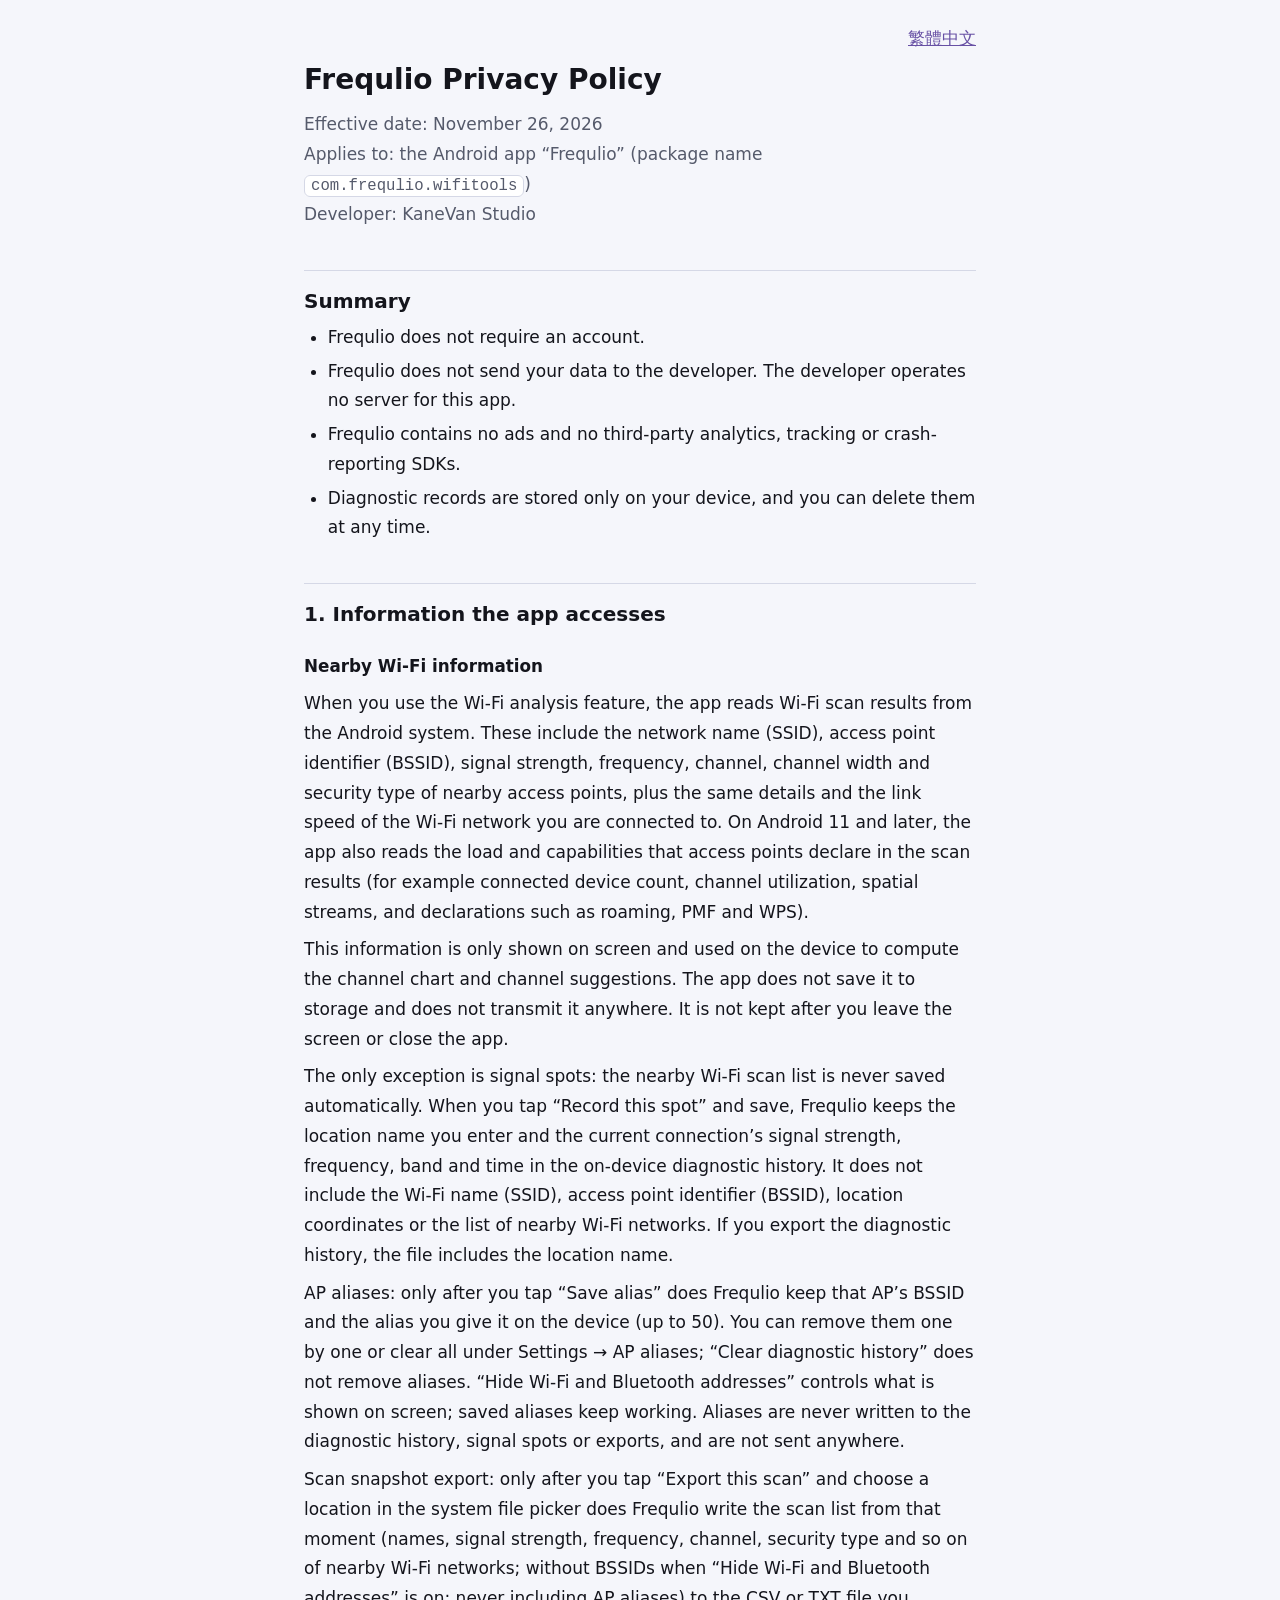
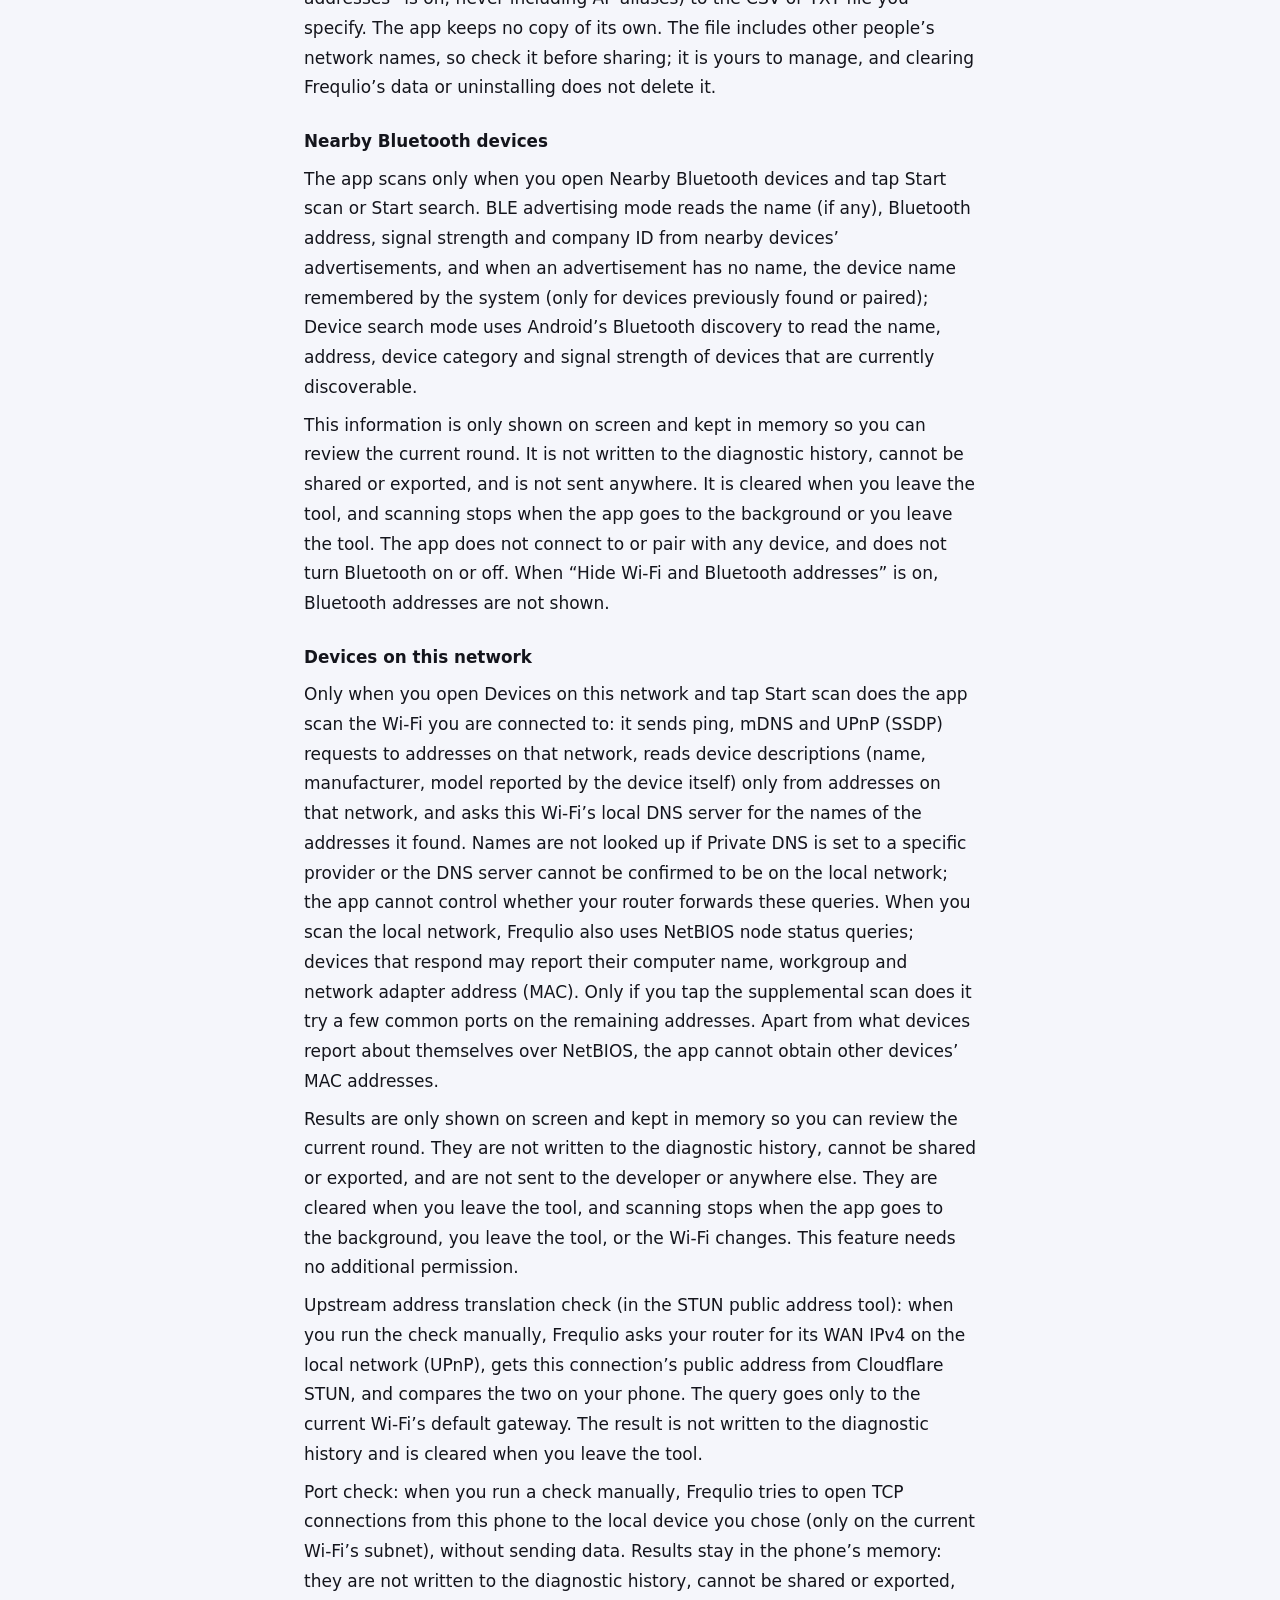
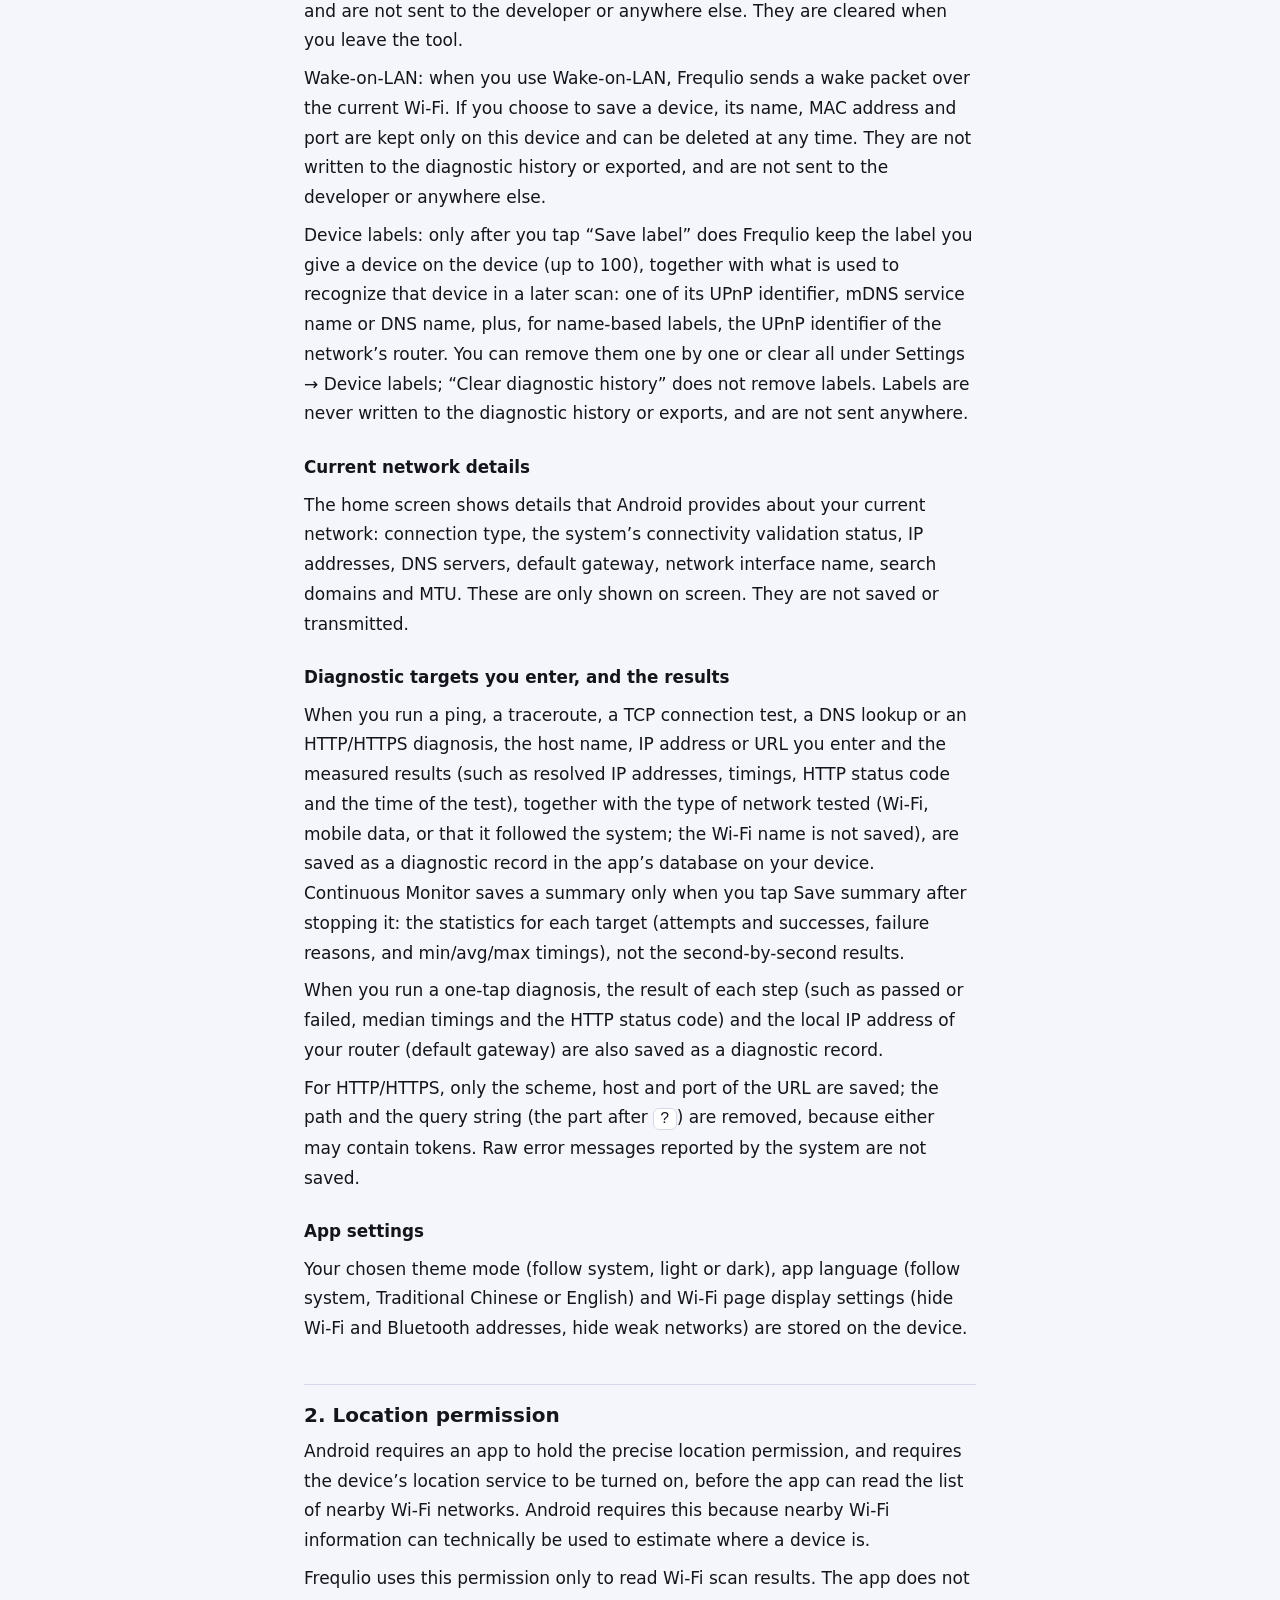
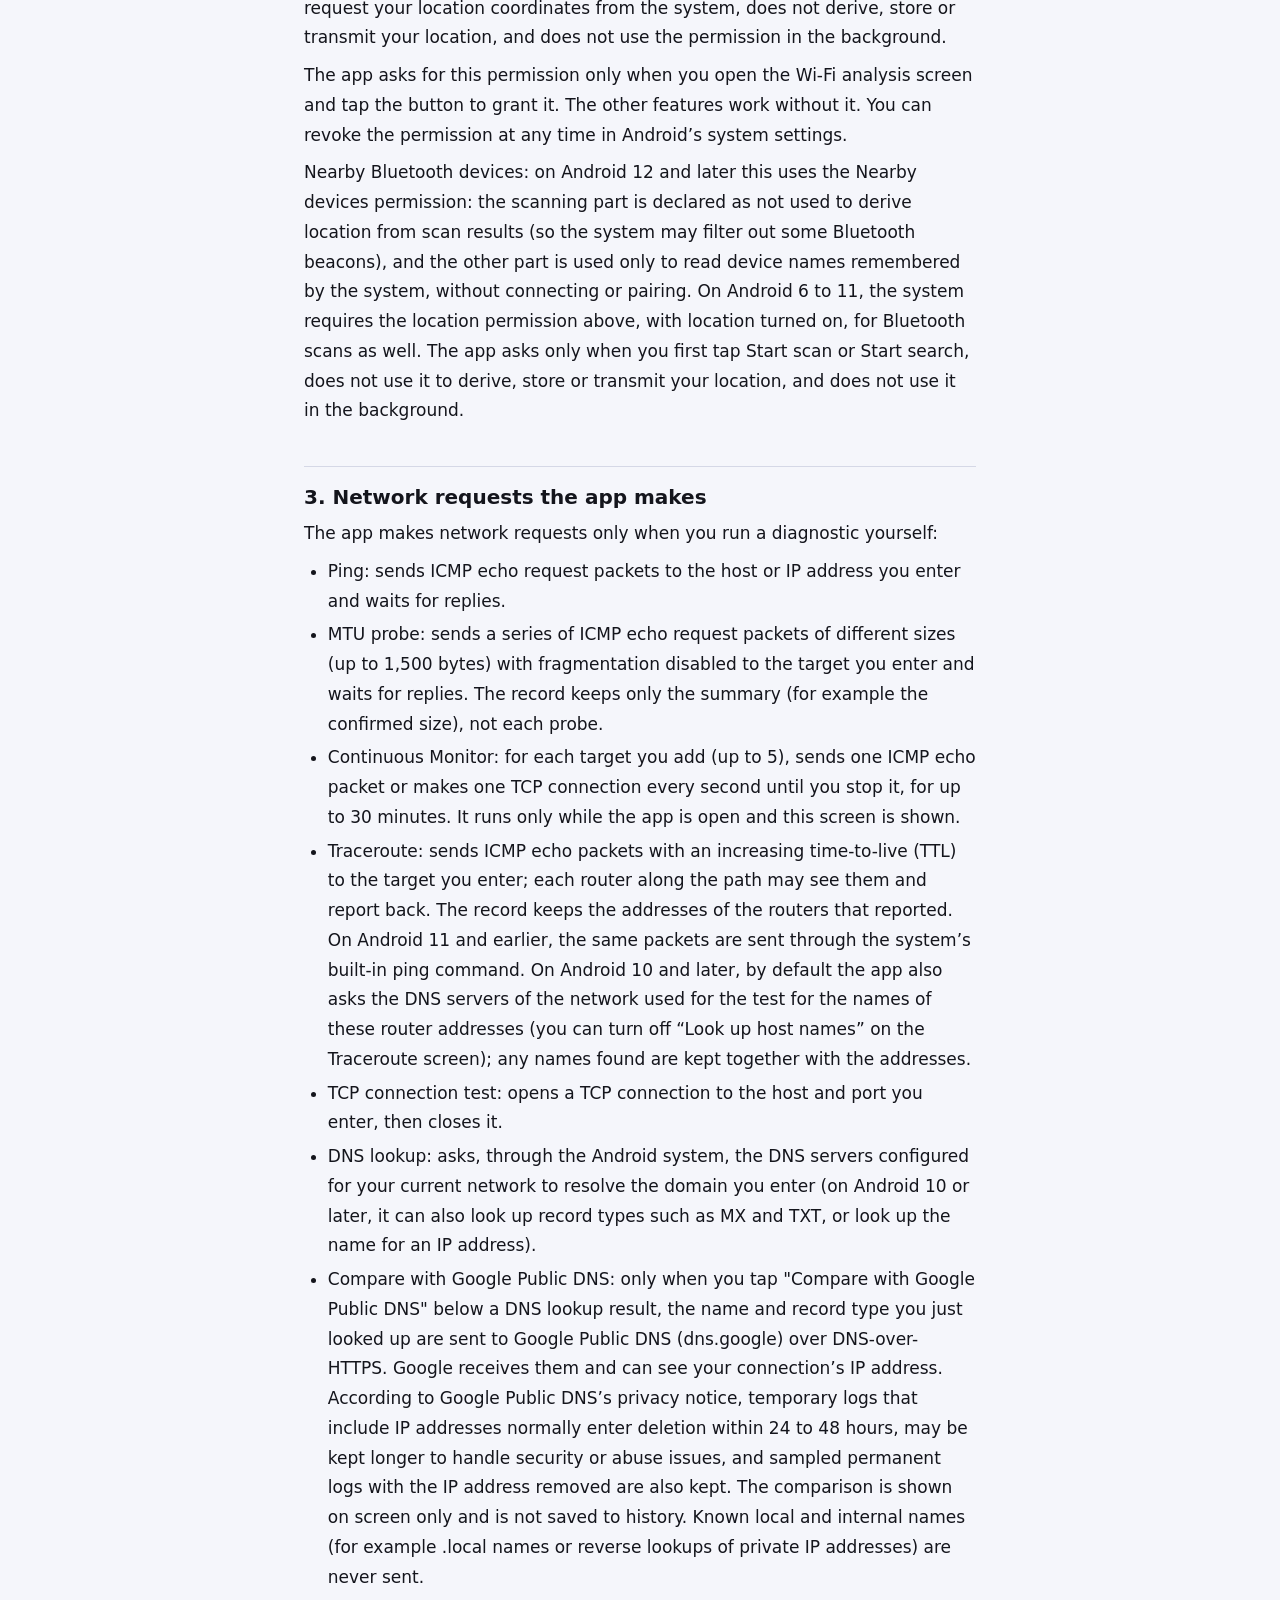
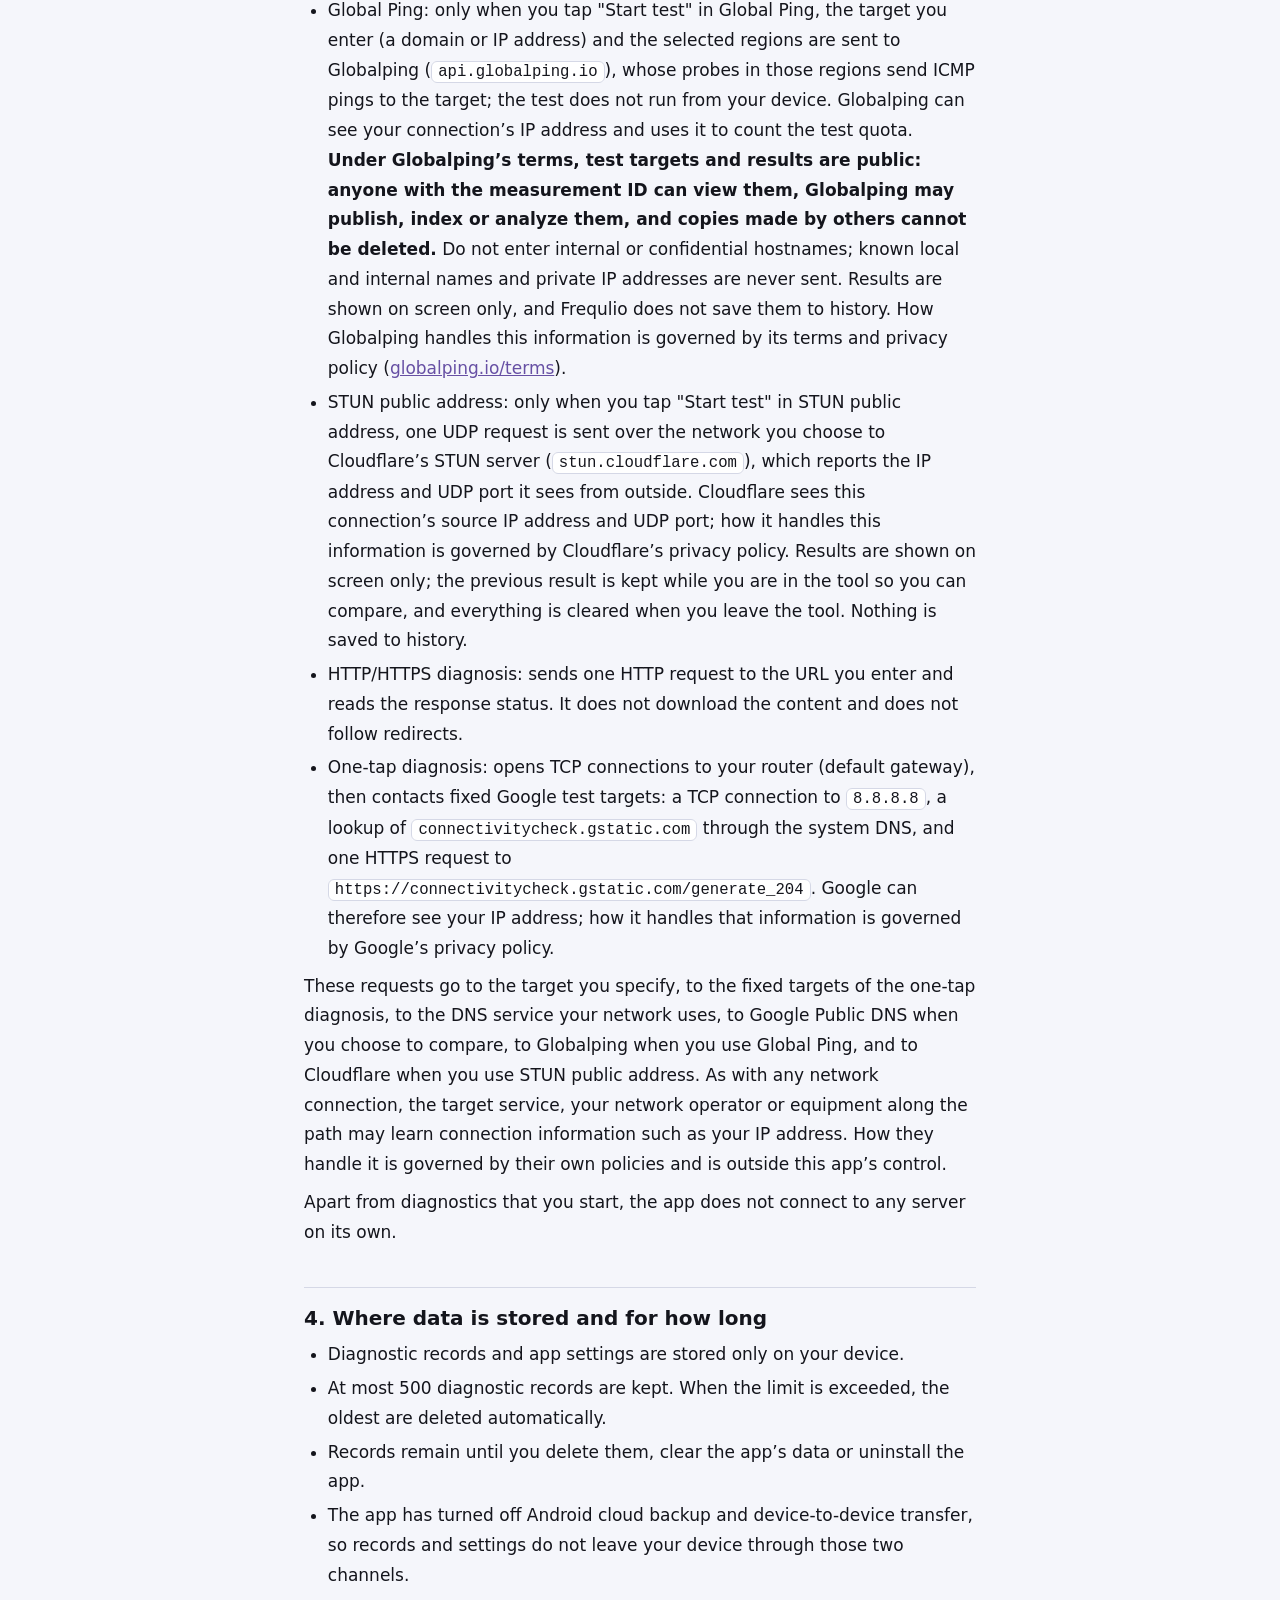
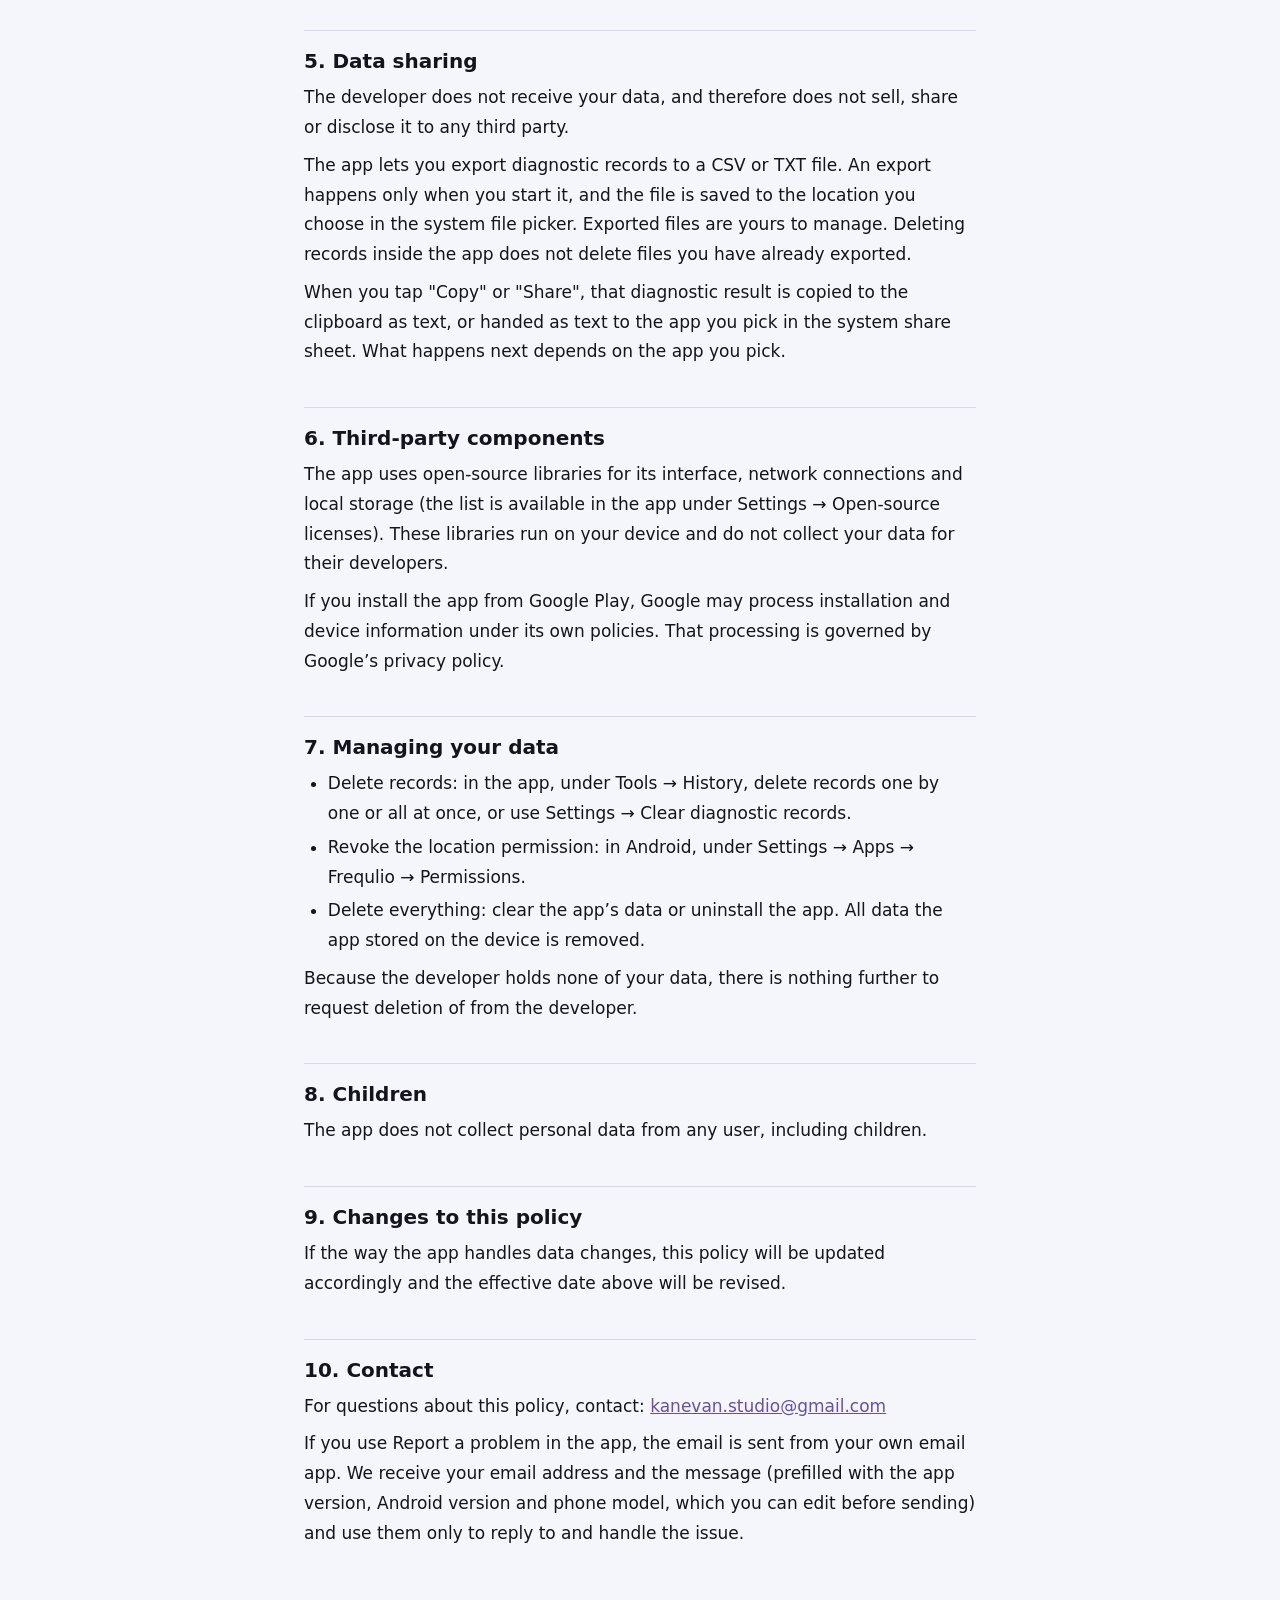
==== commit e563b3fb: "隱私權政策：新增 Wake-on-LAN 與常用裝置說明（生效 11-26）" ====
--- a/en.html
+++ b/en.html
@@ -40,6 +40,7 @@
 <p>Results are only shown on screen and kept in memory so you can review the current round. They are not written to the diagnostic history, cannot be shared or exported, and are not sent to the developer or anywhere else. They are cleared when you leave the tool, and scanning stops when the app goes to the background, you leave the tool, or the Wi-Fi changes. This feature needs no additional permission.</p>
 <p>Upstream address translation check (in the STUN public address tool): when you run the check manually, Frequlio asks your router for its WAN IPv4 on the local network (UPnP), gets this connection’s public address from Cloudflare STUN, and compares the two on your phone. The query goes only to the current Wi-Fi’s default gateway. The result is not written to the diagnostic history and is cleared when you leave the tool.</p>
 <p>Port check: when you run a check manually, Frequlio tries to open TCP connections from this phone to the local device you chose (only on the current Wi-Fi’s subnet), without sending data. Results stay in the phone’s memory: they are not written to the diagnostic history, cannot be shared or exported, and are not sent to the developer or anywhere else. They are cleared when you leave the tool.</p>
+<p>Wake-on-LAN: when you use Wake-on-LAN, Frequlio sends a wake packet over the current Wi-Fi. If you choose to save a device, its name, MAC address and port are kept only on this device and can be deleted at any time. They are not written to the diagnostic history or exported, and are not sent to the developer or anywhere else.</p>
 <p>Device labels: only after you tap “Save label” does Frequlio keep the label you give a device on the device (up to 100), together with what is used to recognize that device in a later scan: one of its UPnP identifier, mDNS service name or DNS name, plus, for name-based labels, the UPnP identifier of the network’s router. You can remove them one by one or clear all under Settings → Device labels; “Clear diagnostic history” does not remove labels. Labels are never written to the diagnostic history or exports, and are not sent anywhere.</p>
 
 <h3>Current network details</h3>
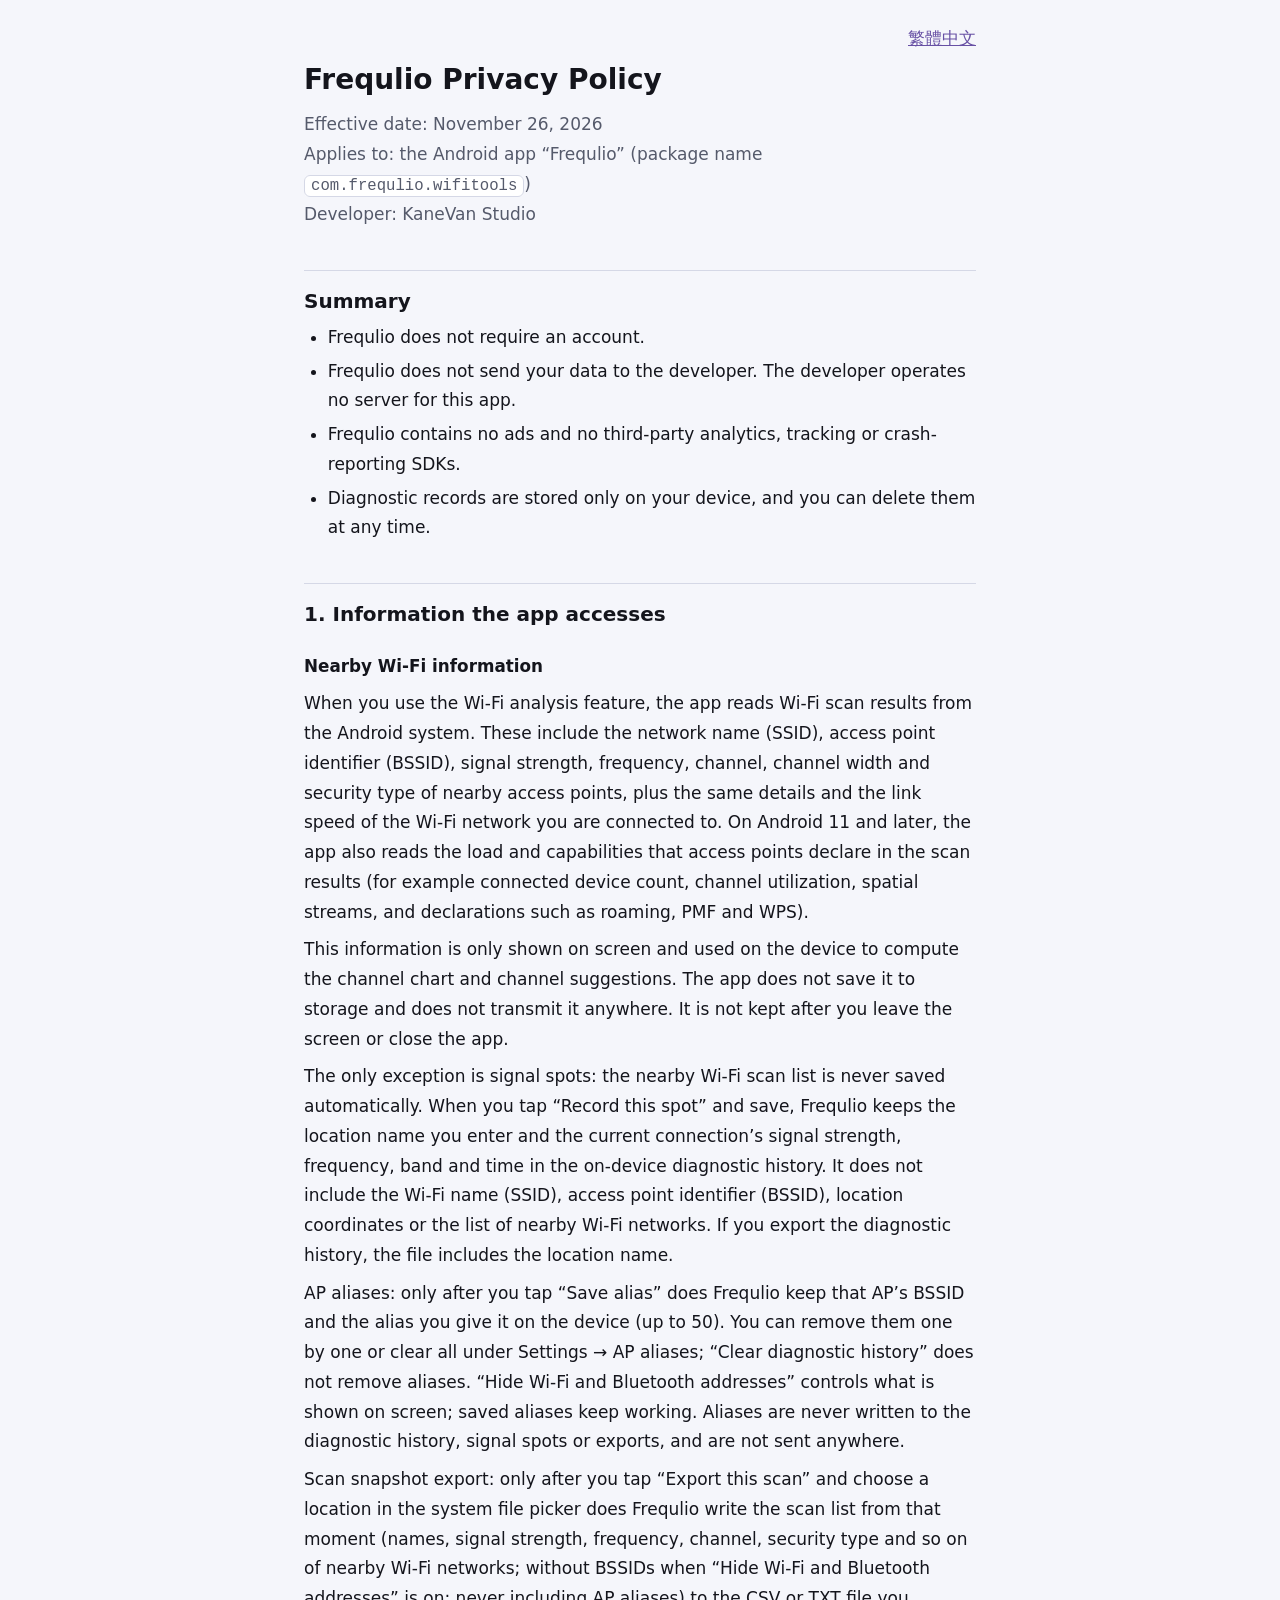
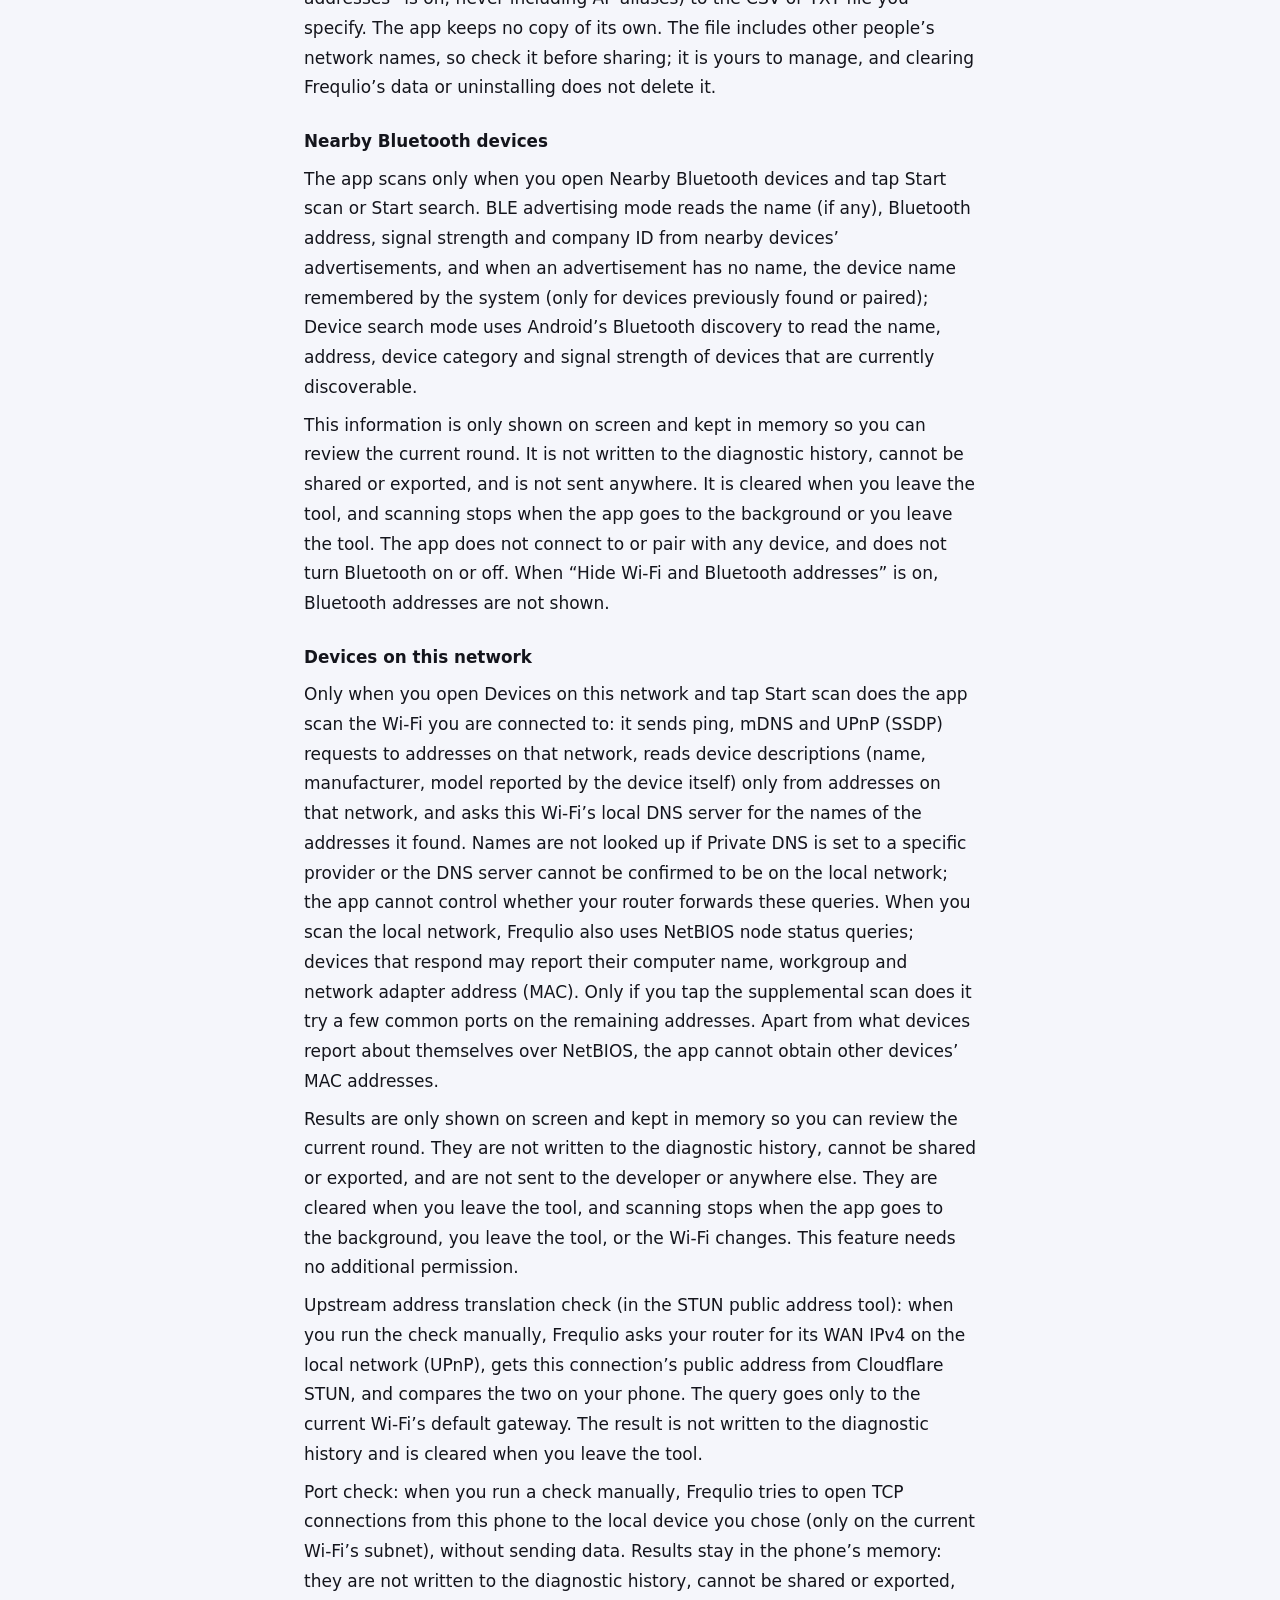
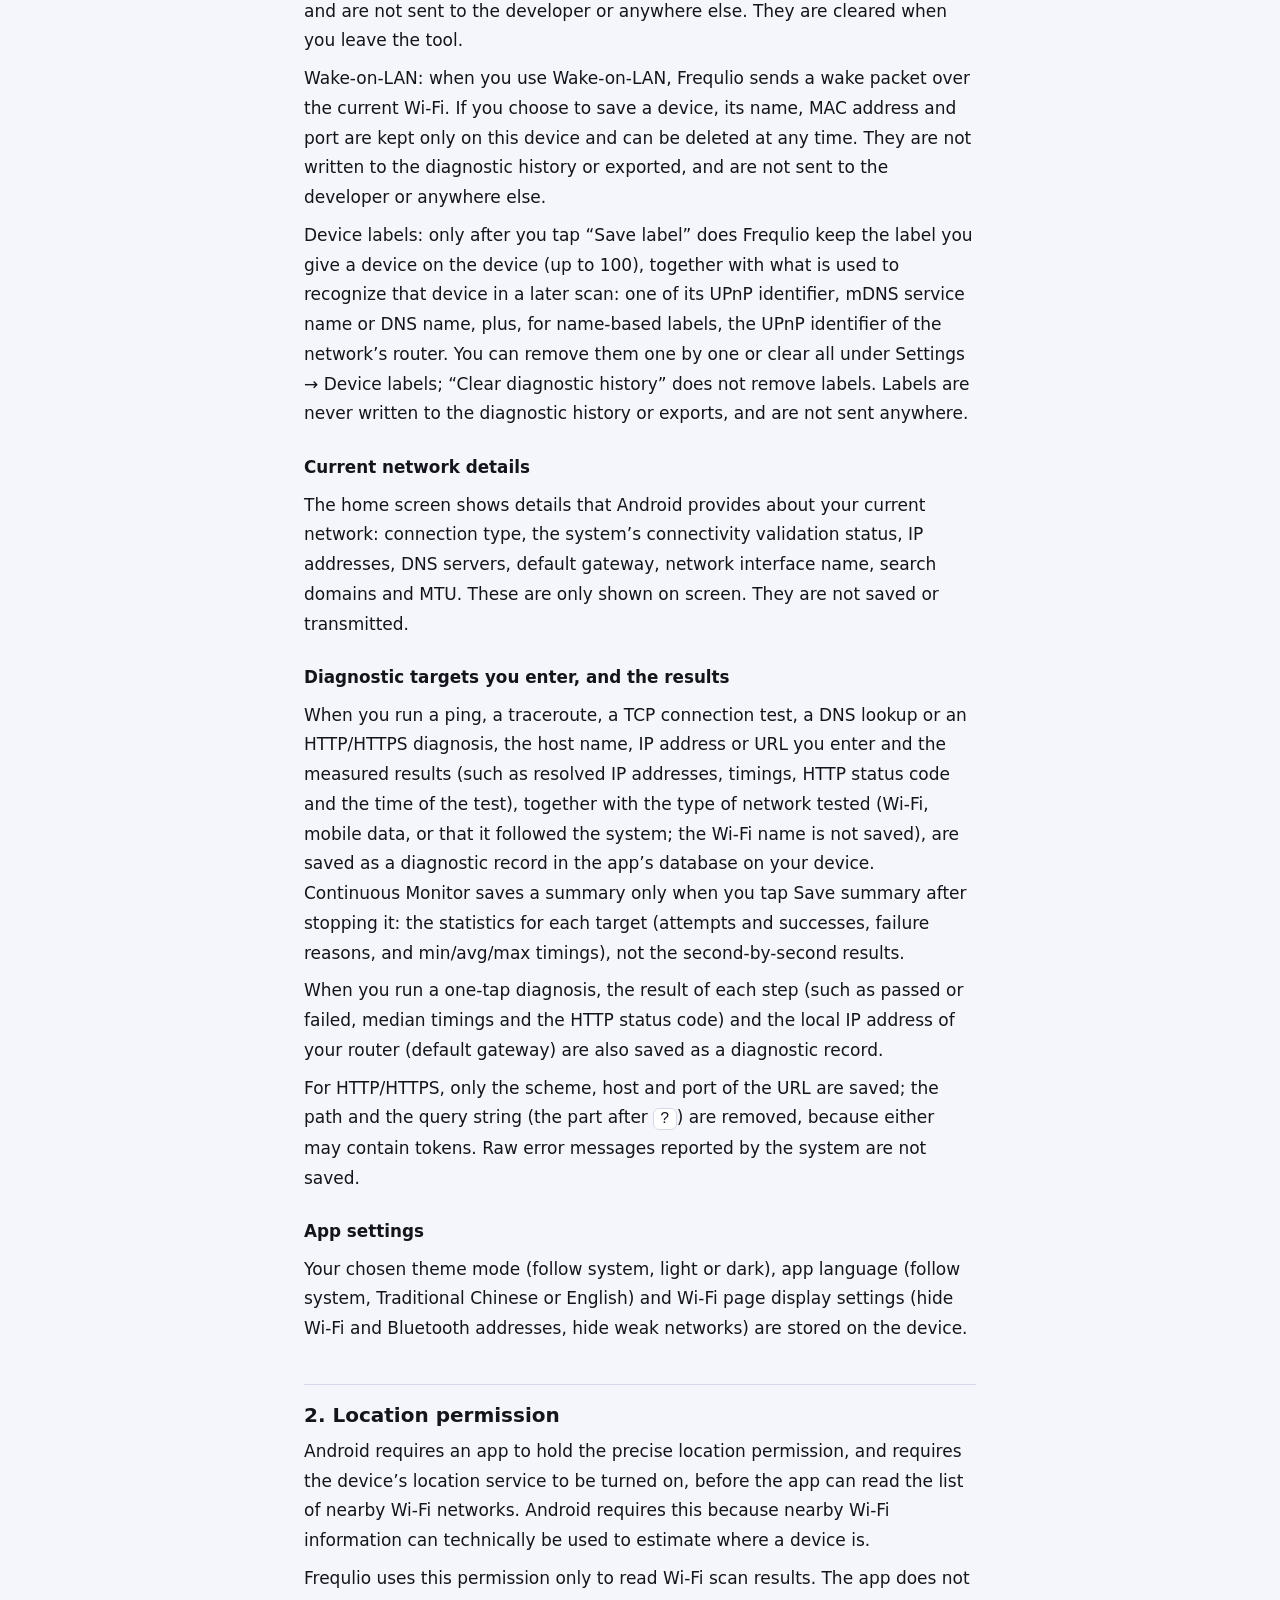
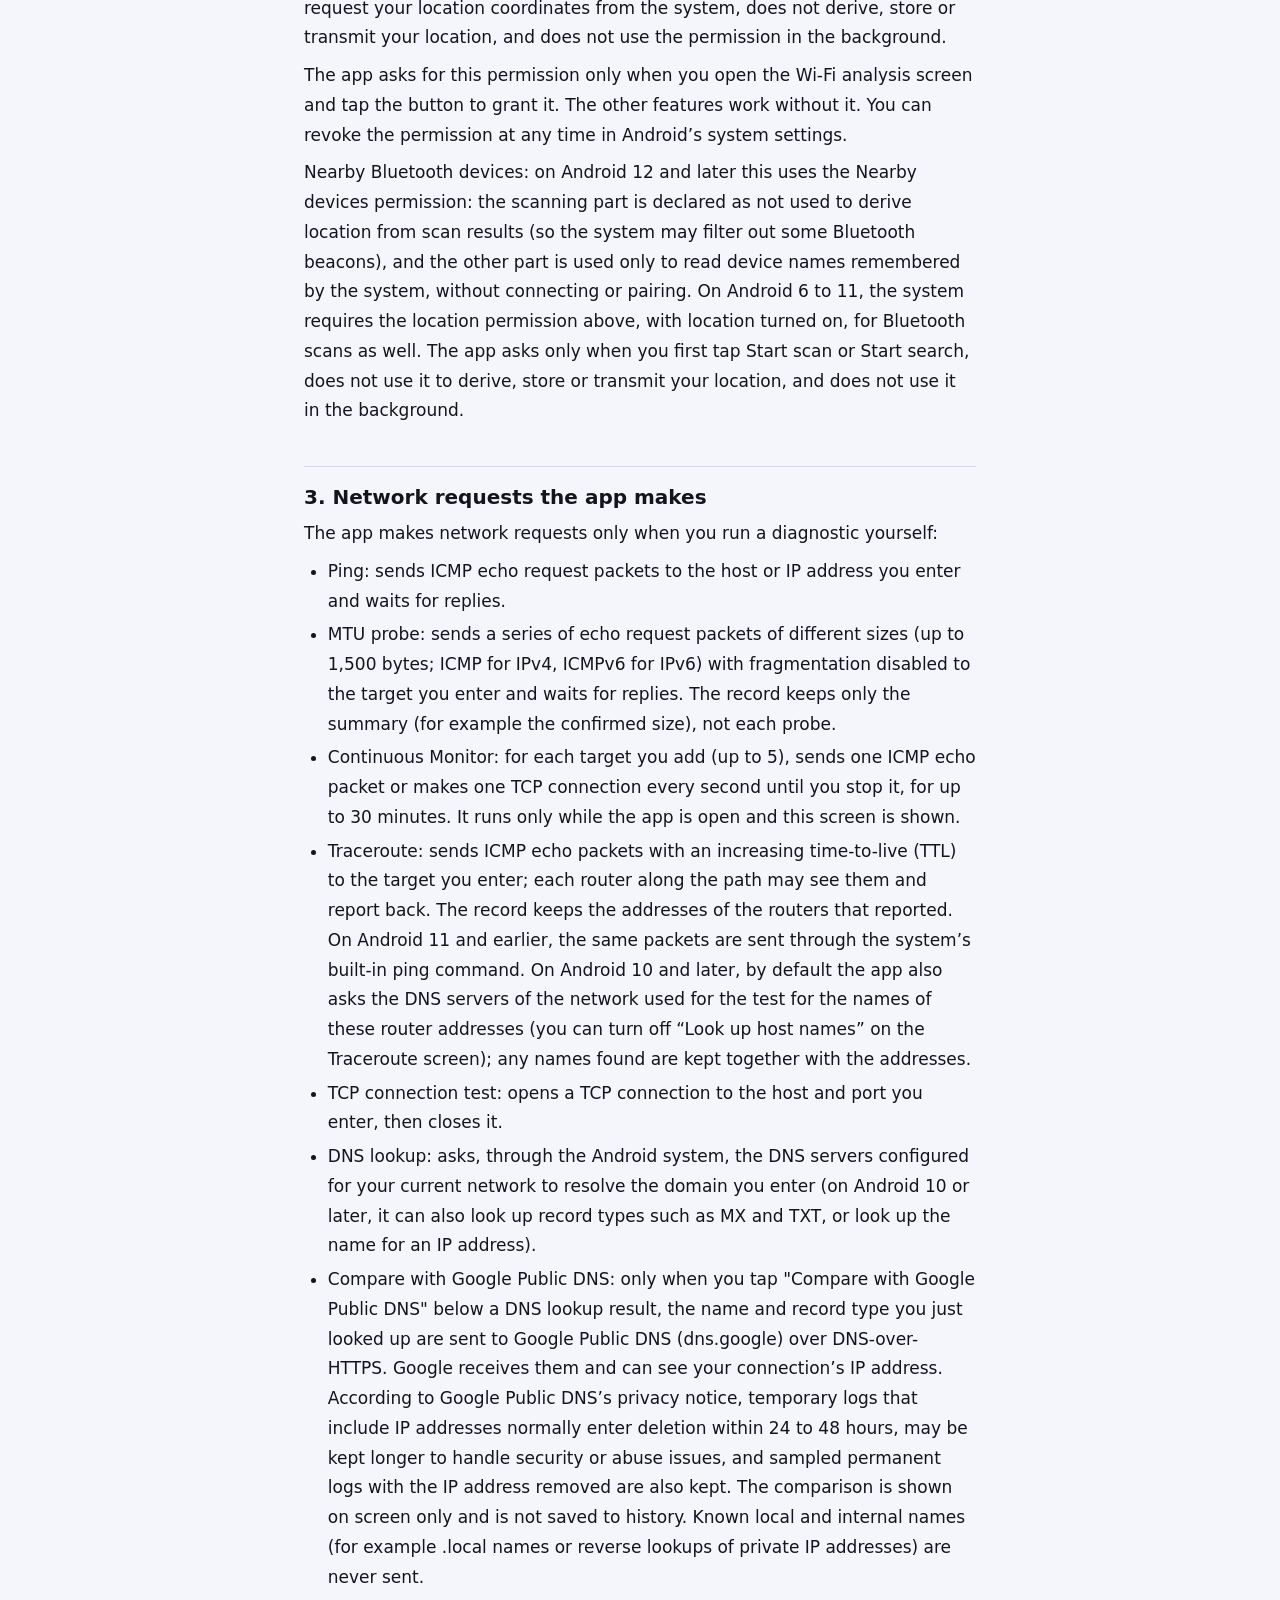
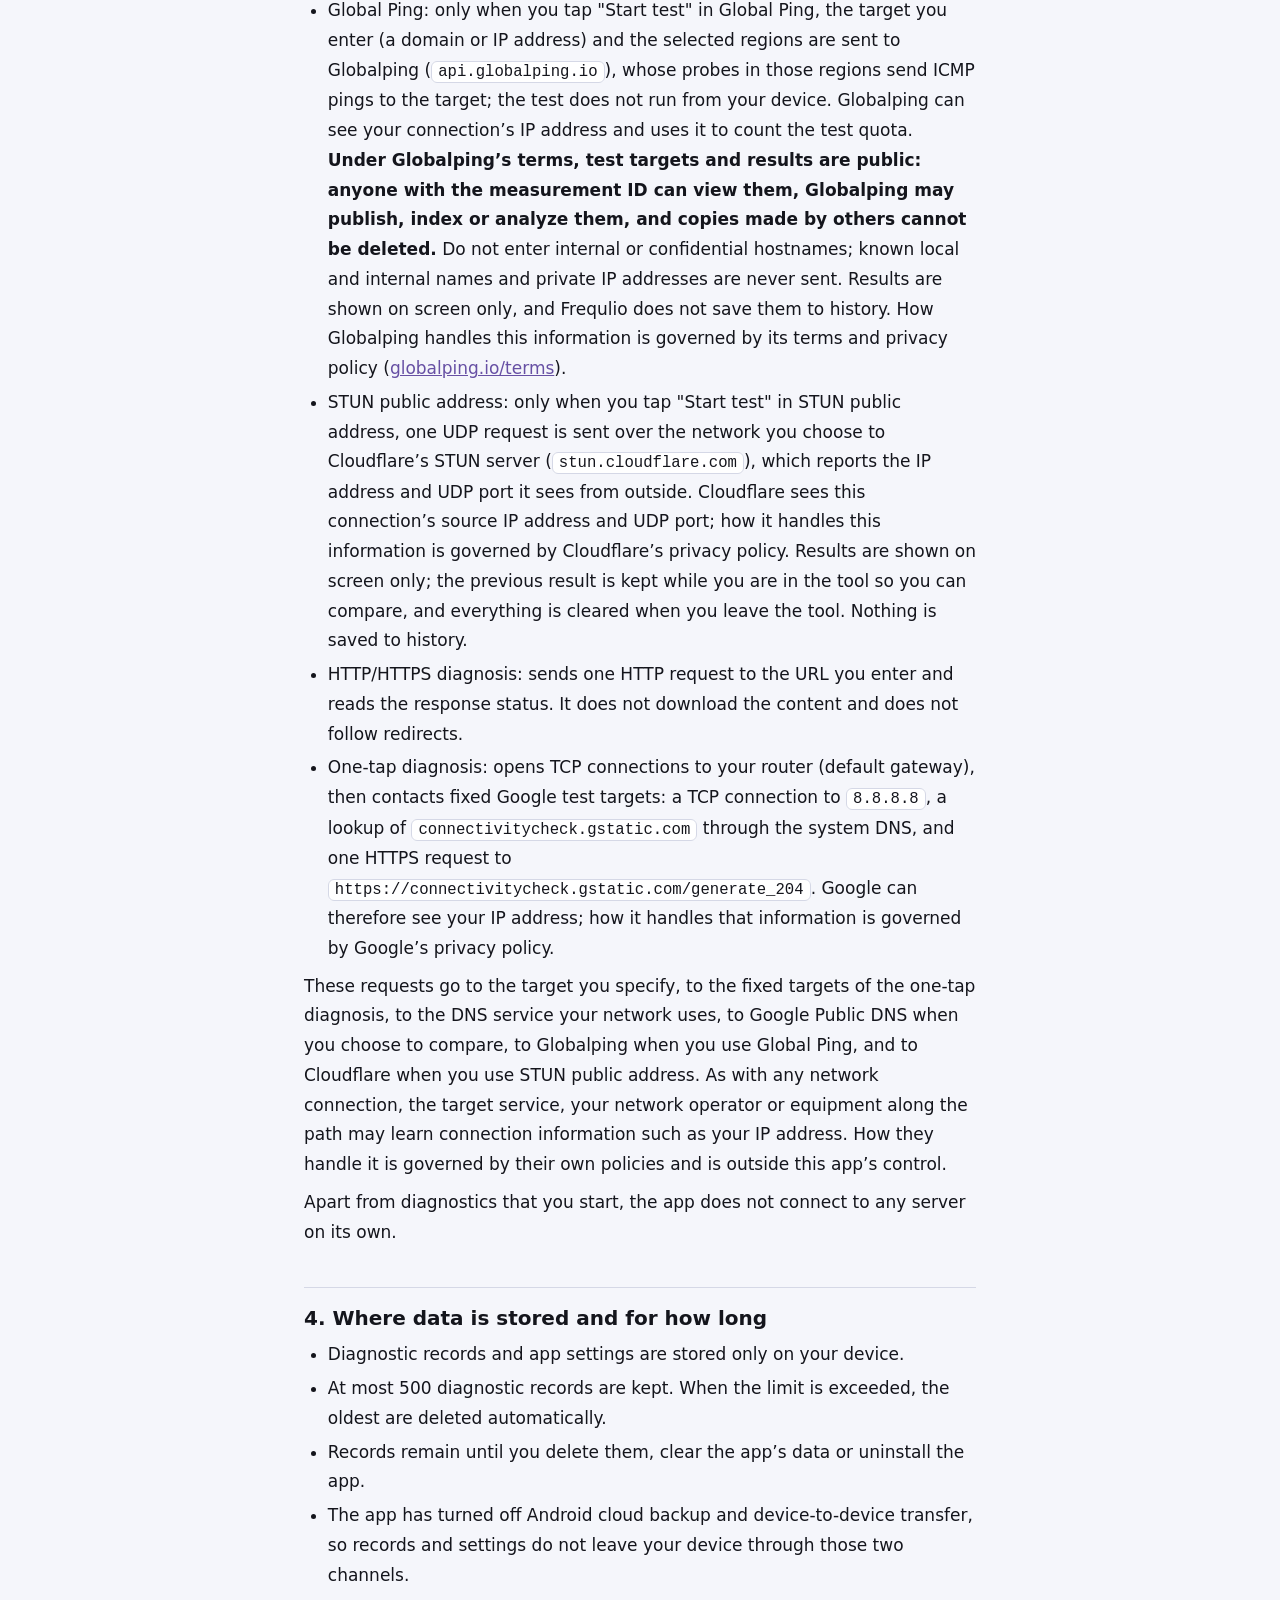
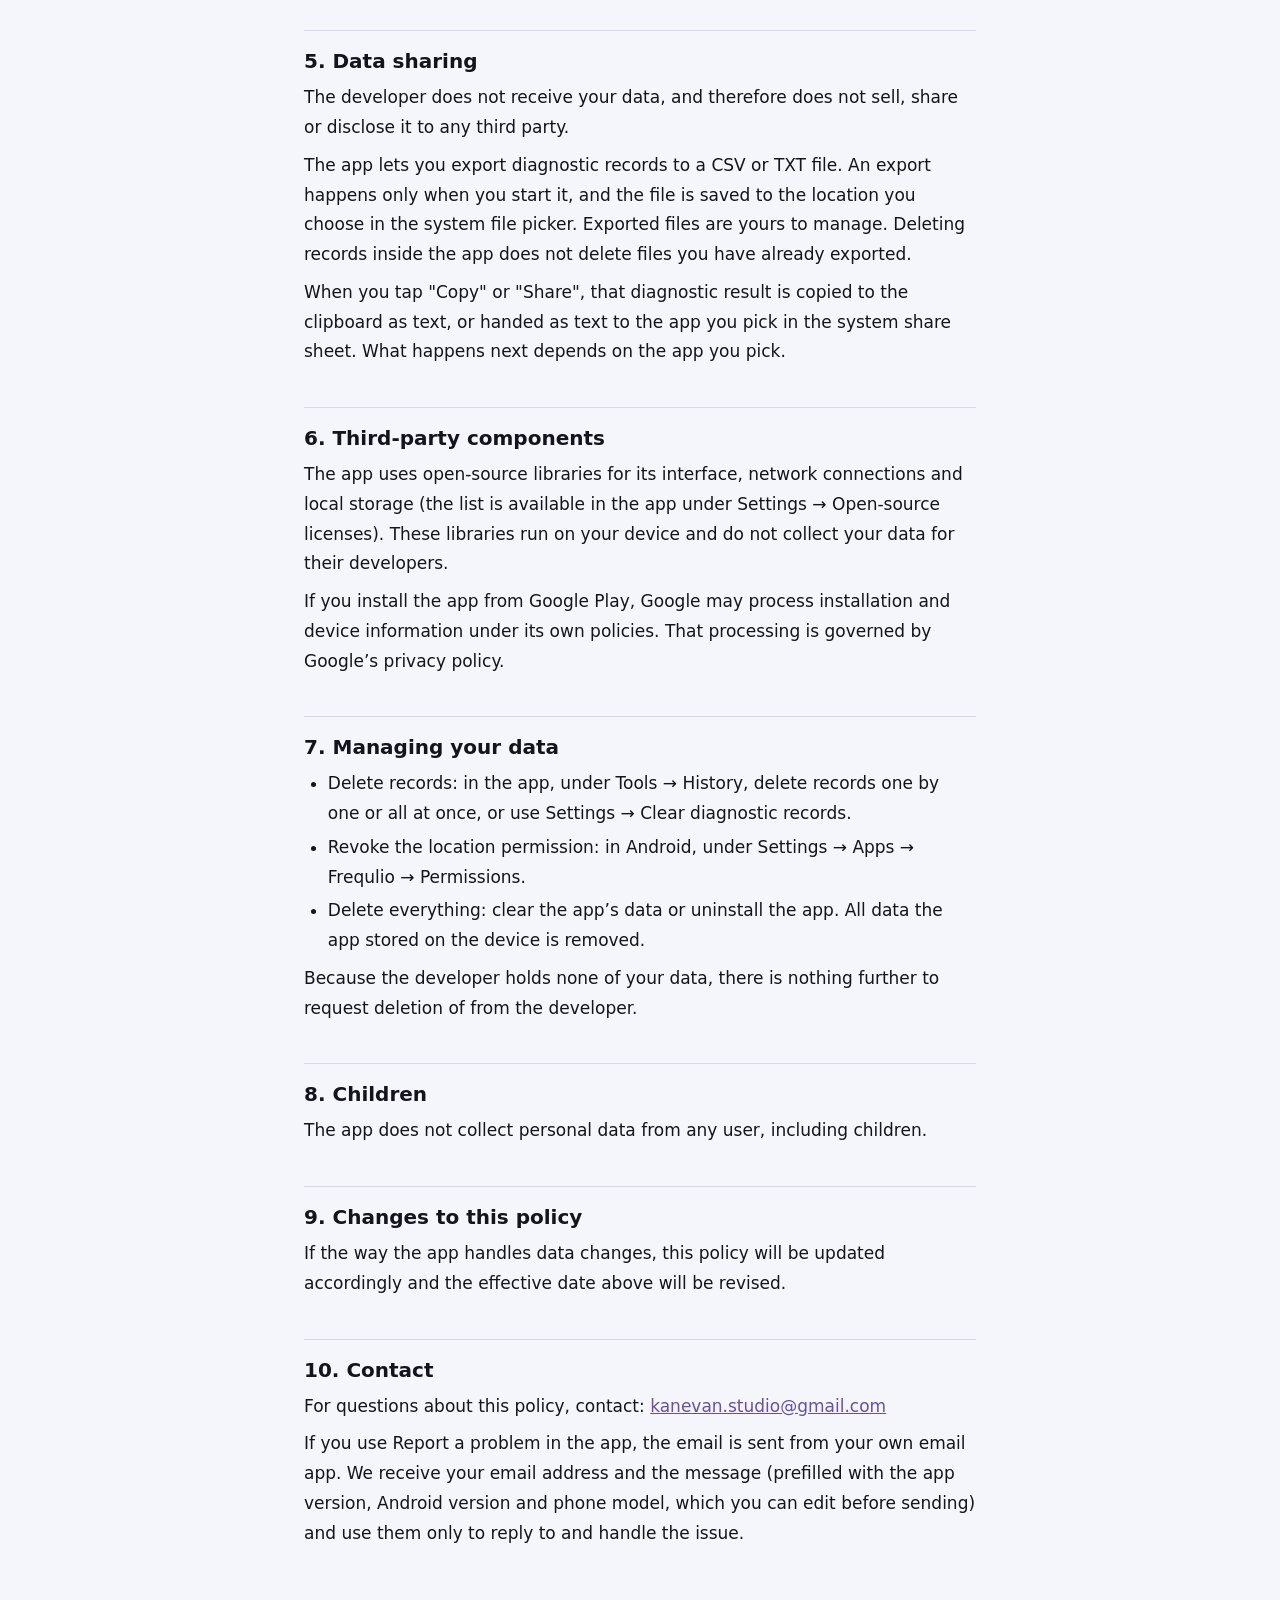
==== commit 3b029b96: "隱私權政策：MTU 探測註明 IPv4／IPv6" ====
--- a/en.html
+++ b/en.html
@@ -64,7 +64,7 @@
 <p>The app makes network requests only when you run a diagnostic yourself:</p>
 <ul>
 <li>Ping: sends ICMP echo request packets to the host or IP address you enter and waits for replies.</li>
-<li>MTU probe: sends a series of ICMP echo request packets of different sizes (up to 1,500 bytes) with fragmentation disabled to the target you enter and waits for replies. The record keeps only the summary (for example the confirmed size), not each probe.</li>
+<li>MTU probe: sends a series of echo request packets of different sizes (up to 1,500 bytes; ICMP for IPv4, ICMPv6 for IPv6) with fragmentation disabled to the target you enter and waits for replies. The record keeps only the summary (for example the confirmed size), not each probe.</li>
 <li>Continuous Monitor: for each target you add (up to 5), sends one ICMP echo packet or makes one TCP connection every second until you stop it, for up to 30 minutes. It runs only while the app is open and this screen is shown.</li>
 <li>Traceroute: sends ICMP echo packets with an increasing time-to-live (TTL) to the target you enter; each router along the path may see them and report back. The record keeps the addresses of the routers that reported. On Android 11 and earlier, the same packets are sent through the system’s built-in ping command. On Android 10 and later, by default the app also asks the DNS servers of the network used for the test for the names of these router addresses (you can turn off “Look up host names” on the Traceroute screen); any names found are kept together with the addresses.</li>
 <li>TCP connection test: opens a TCP connection to the host and port you enter, then closes it.</li>
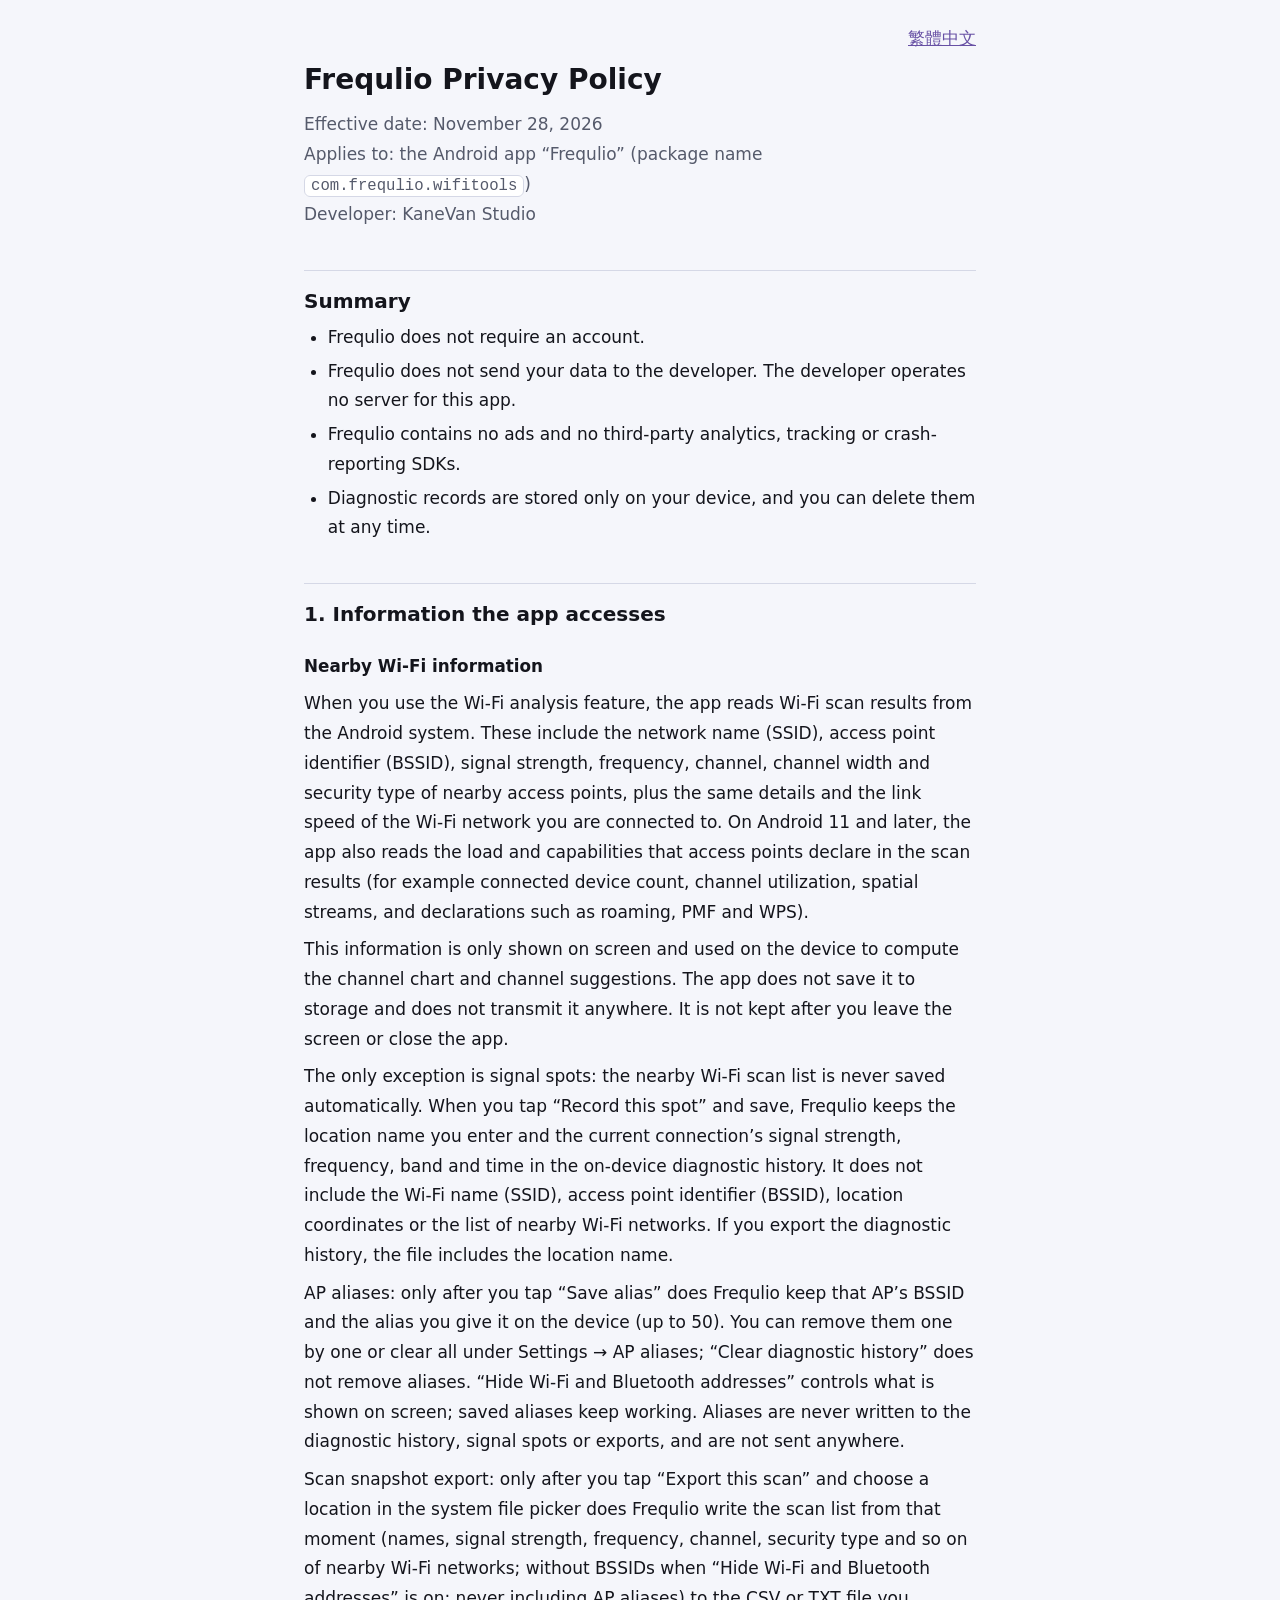
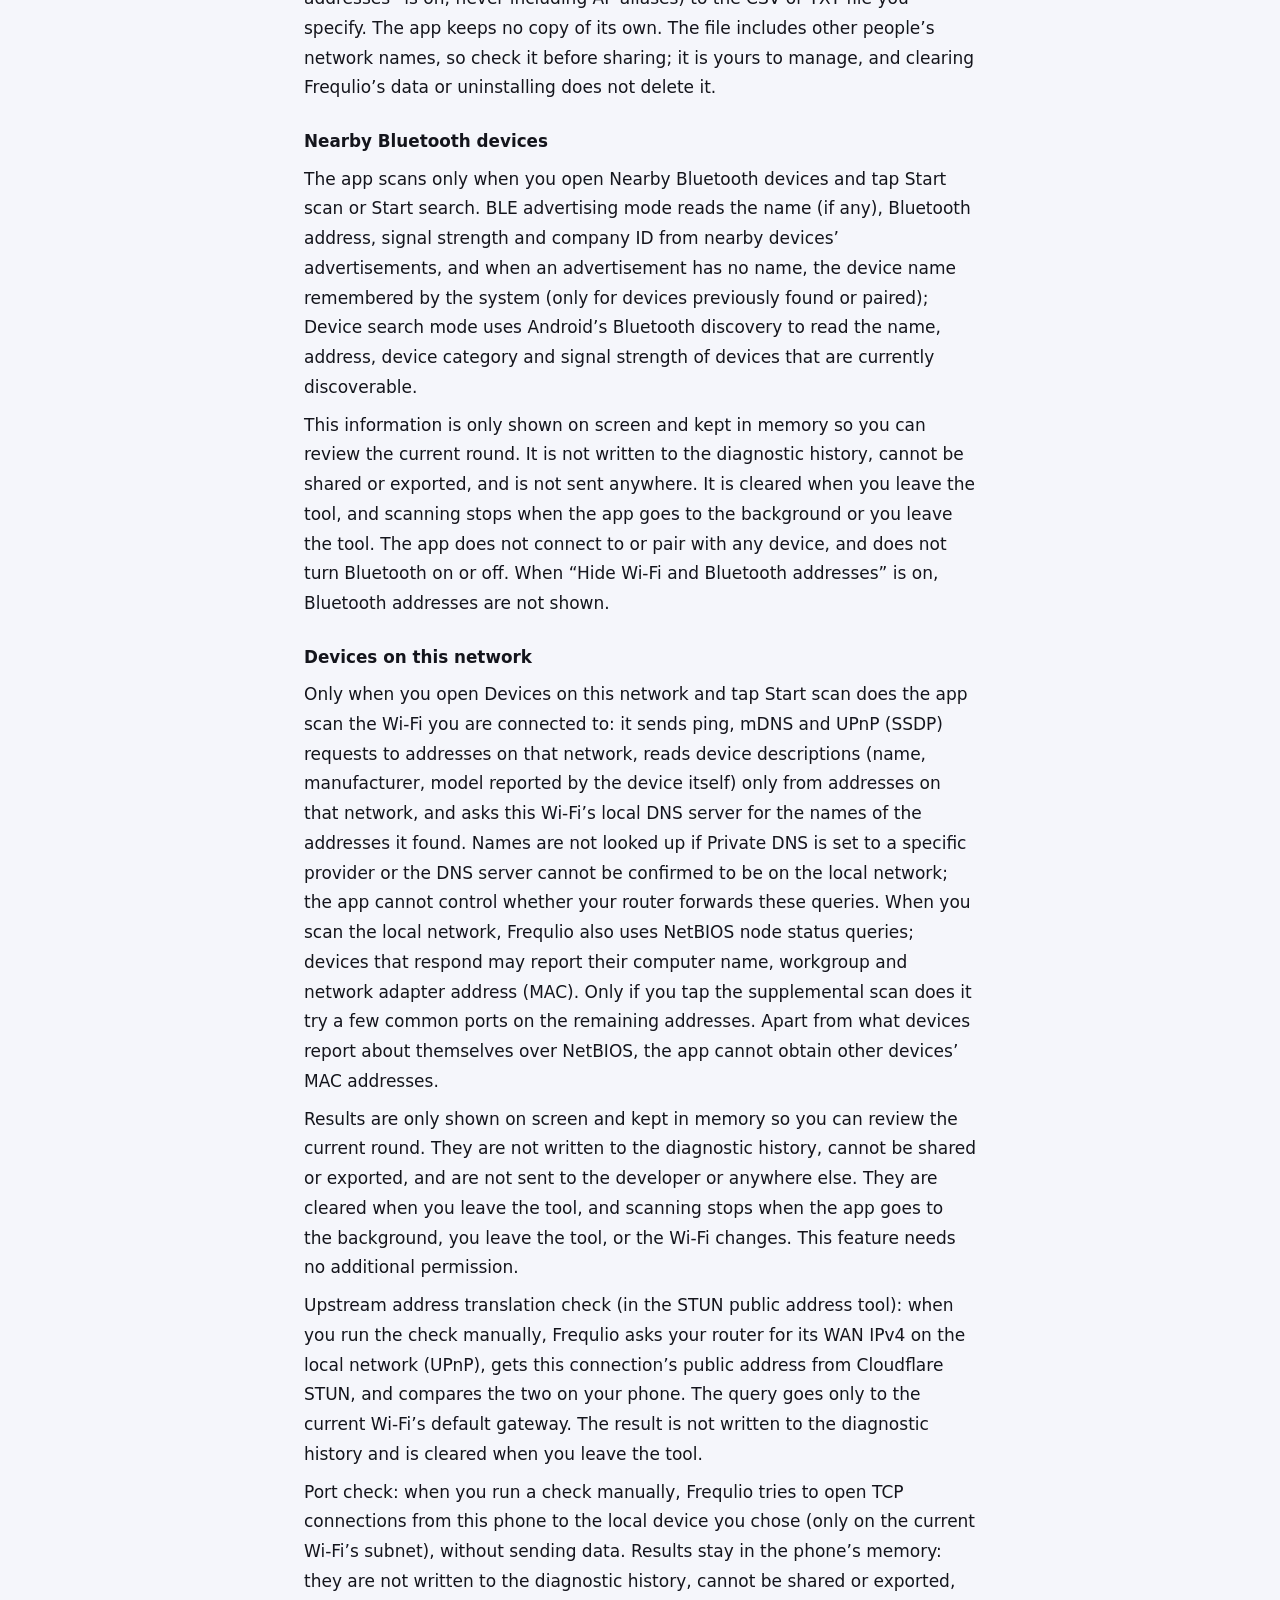
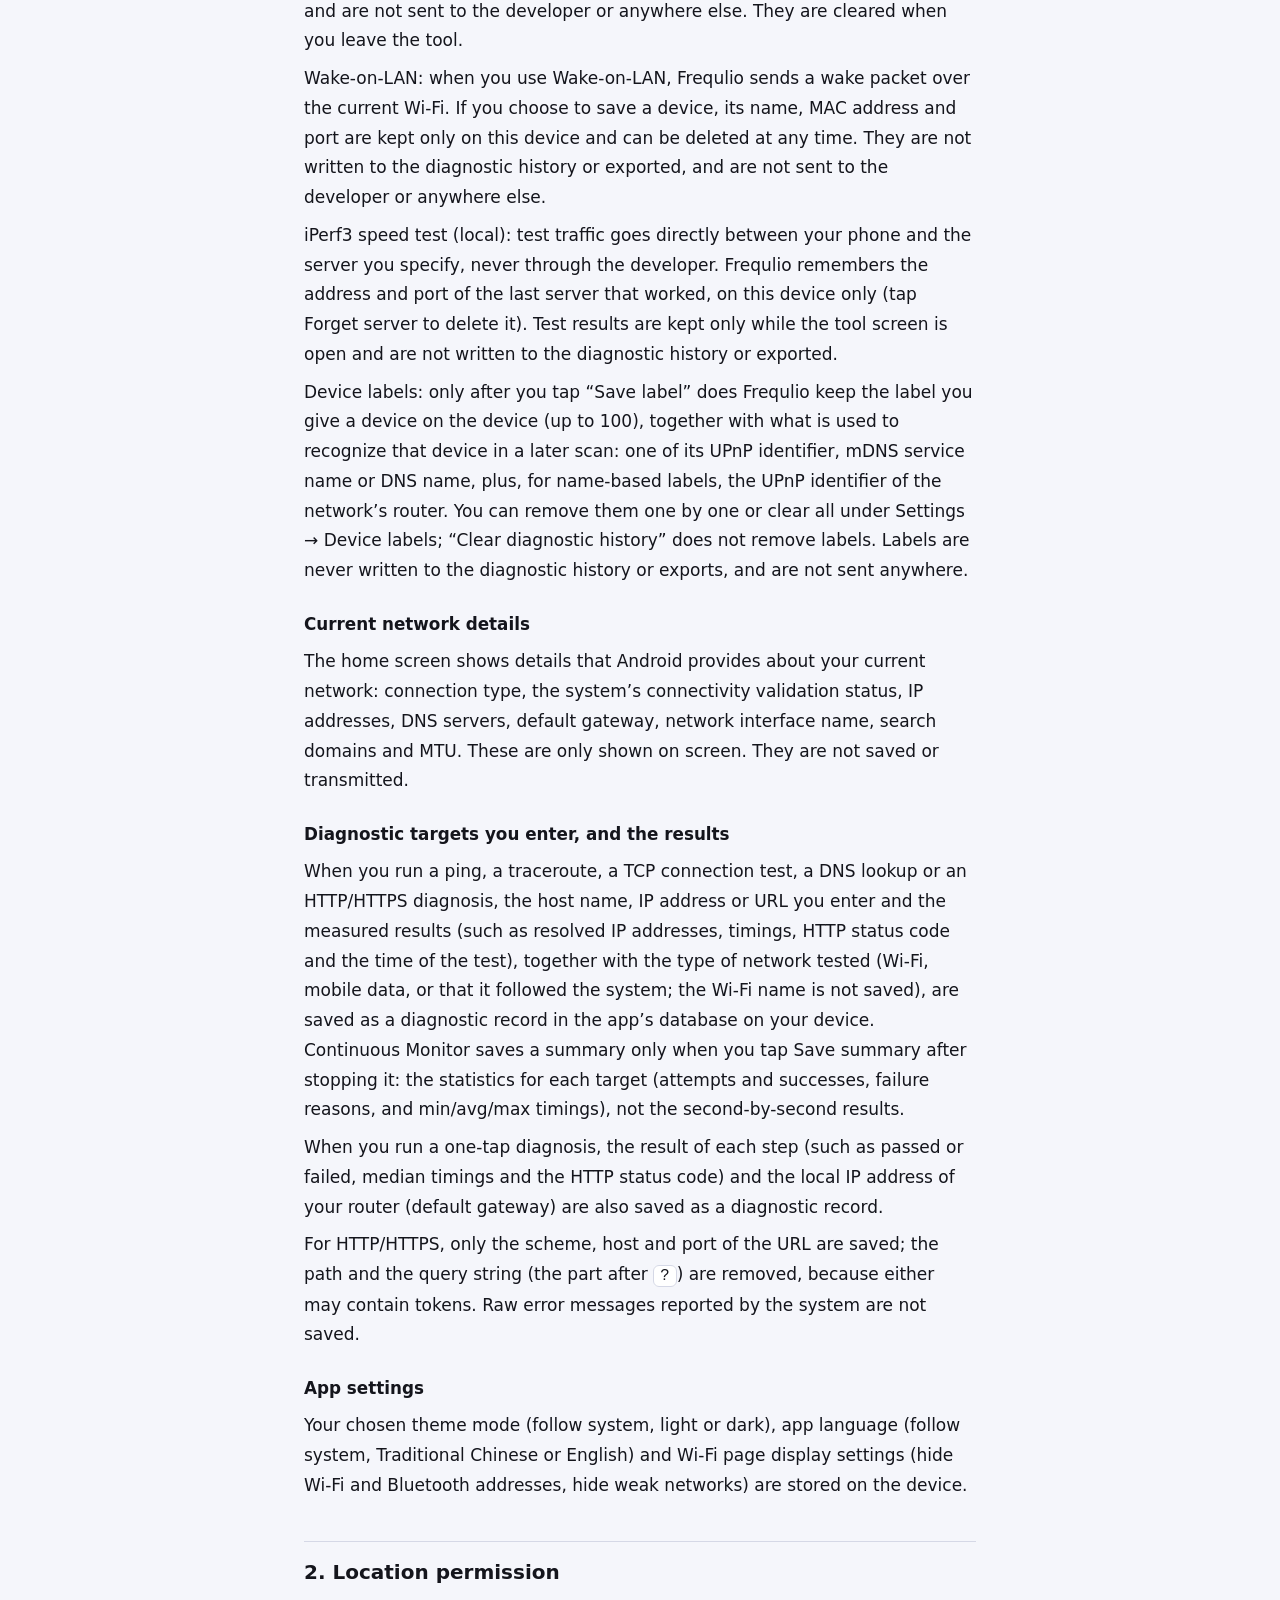
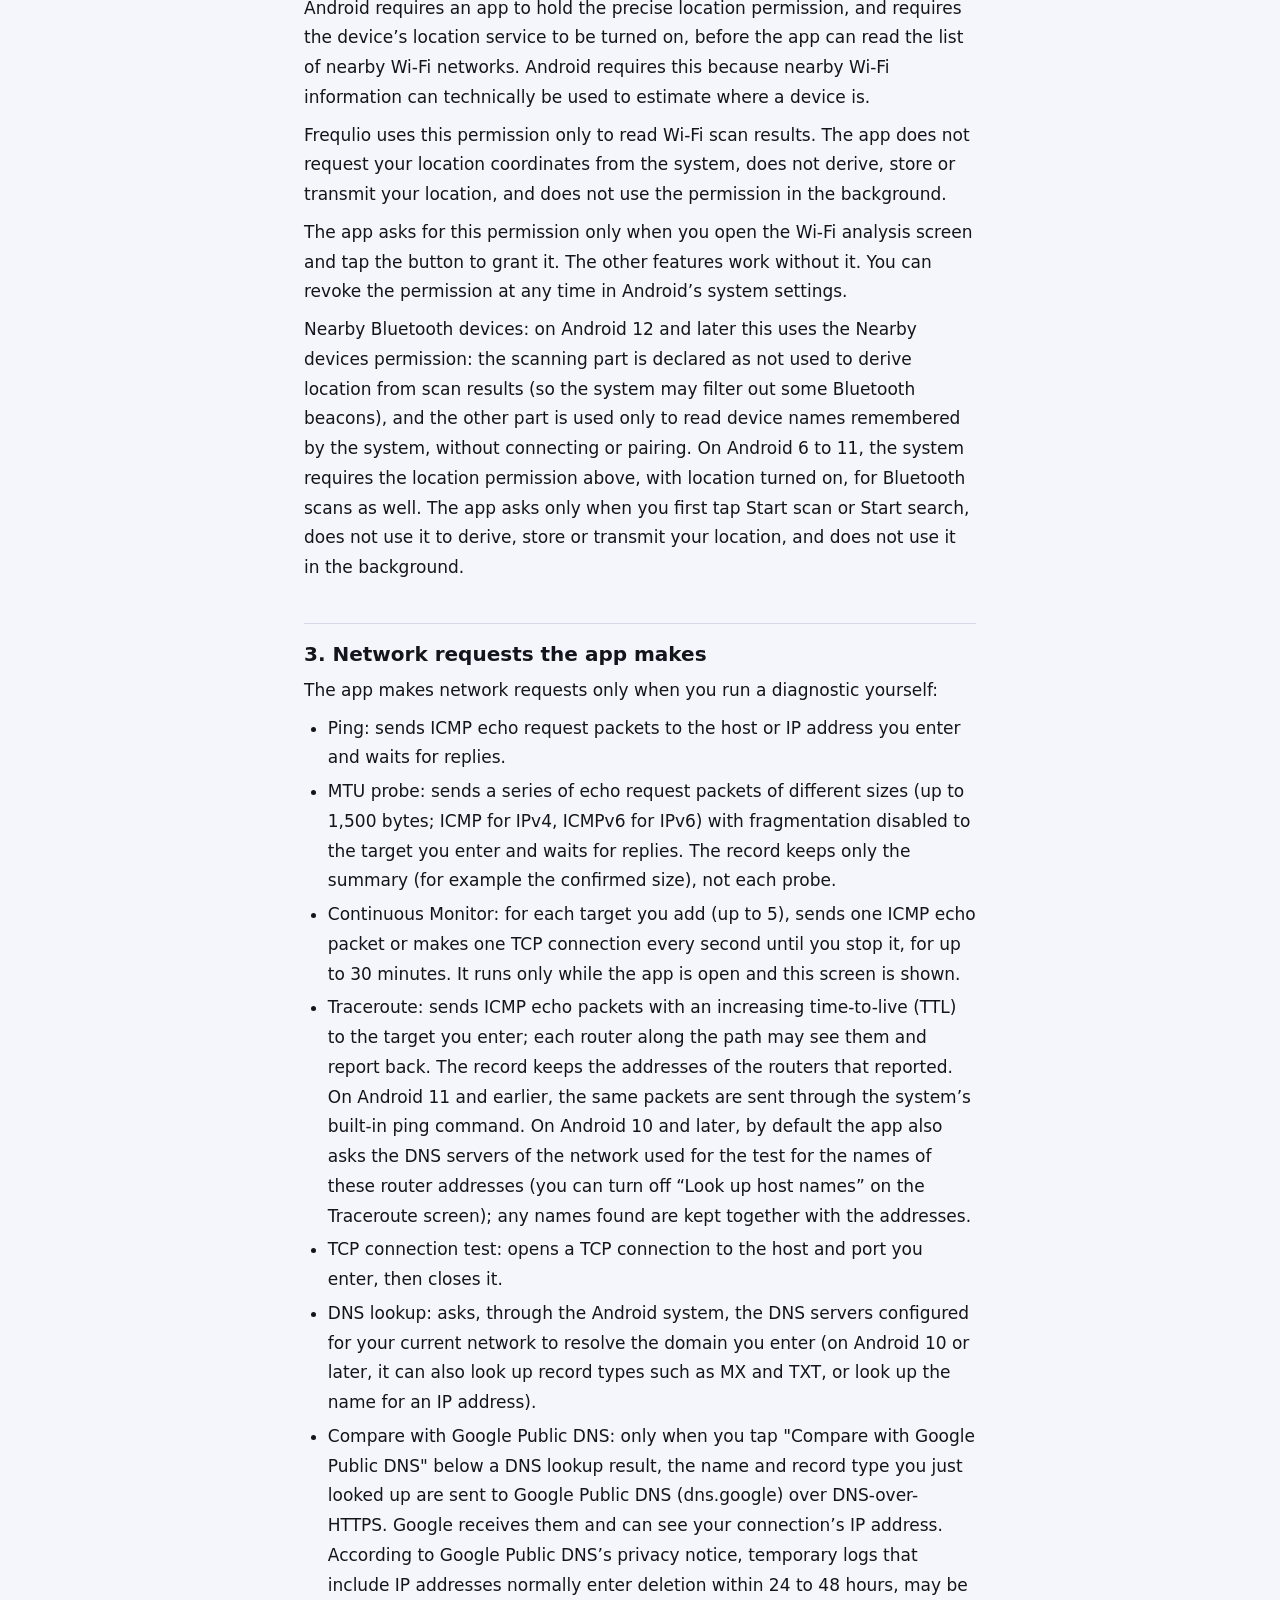
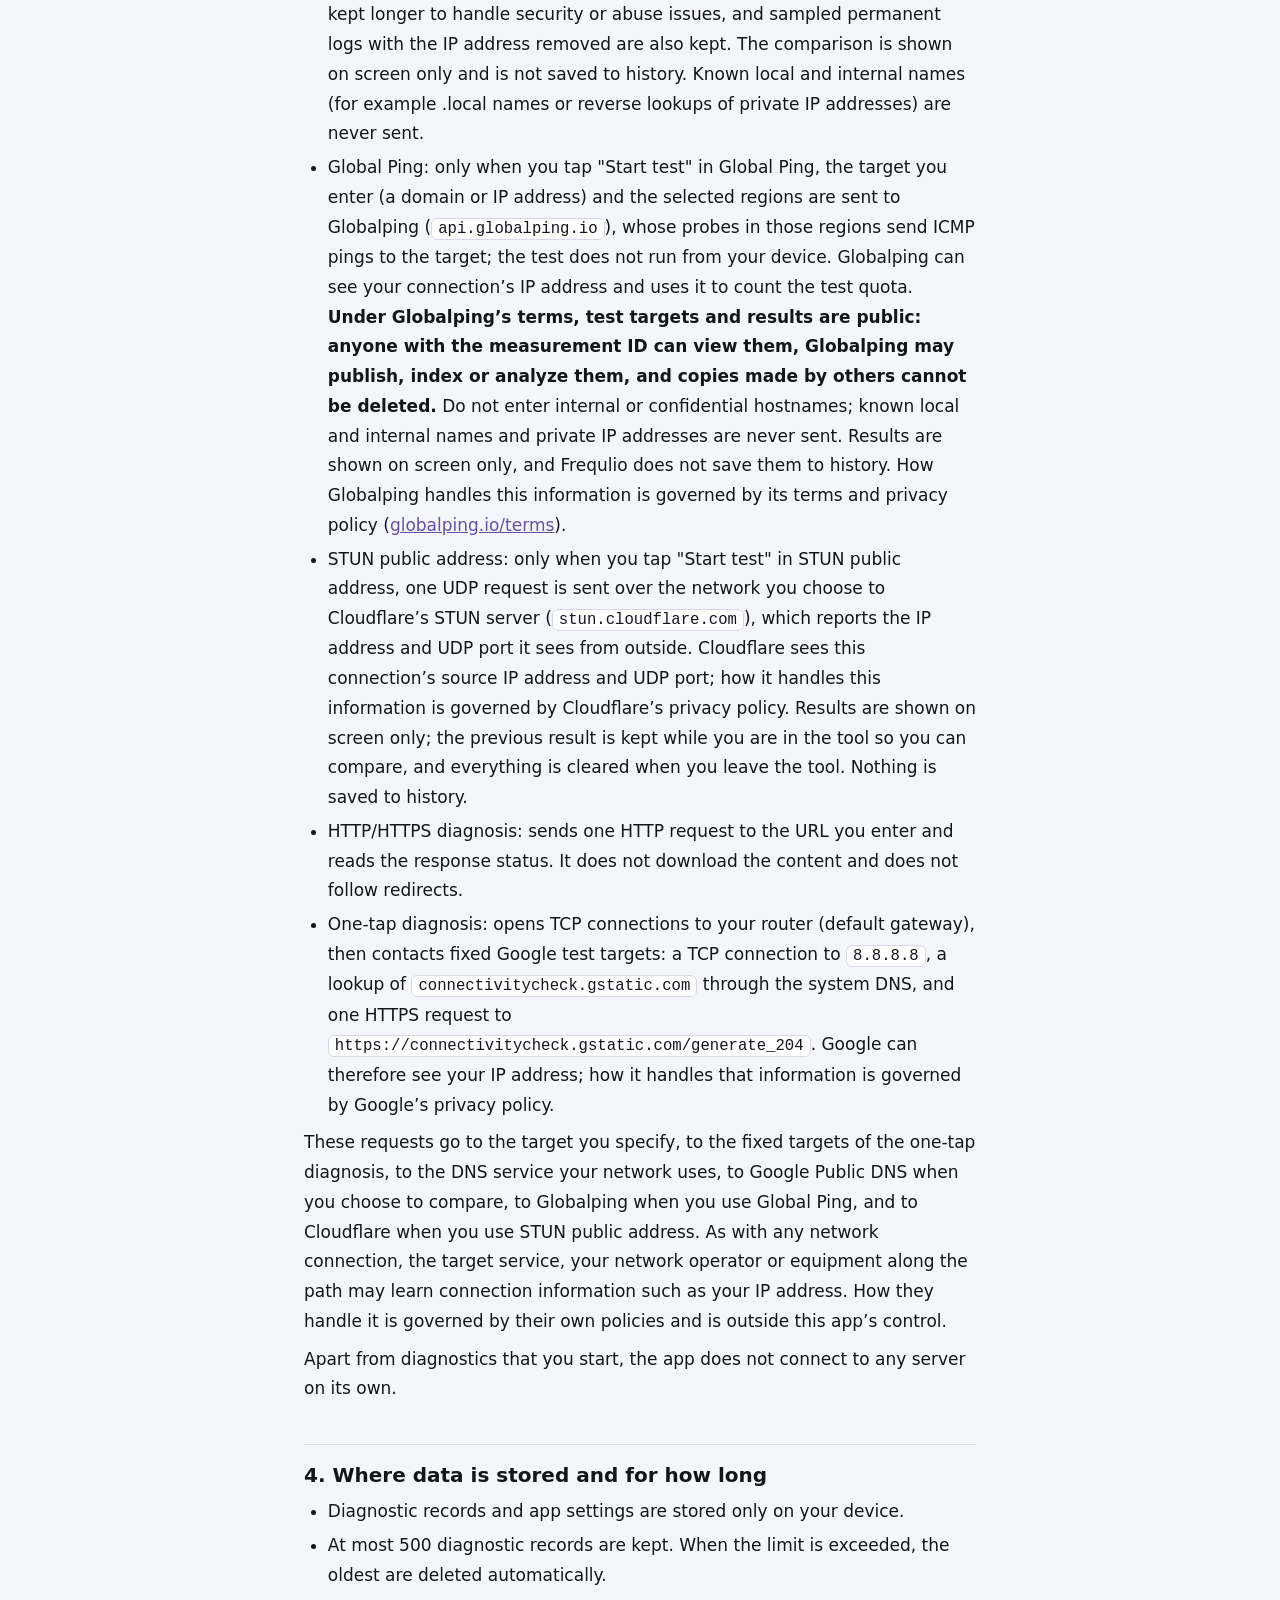
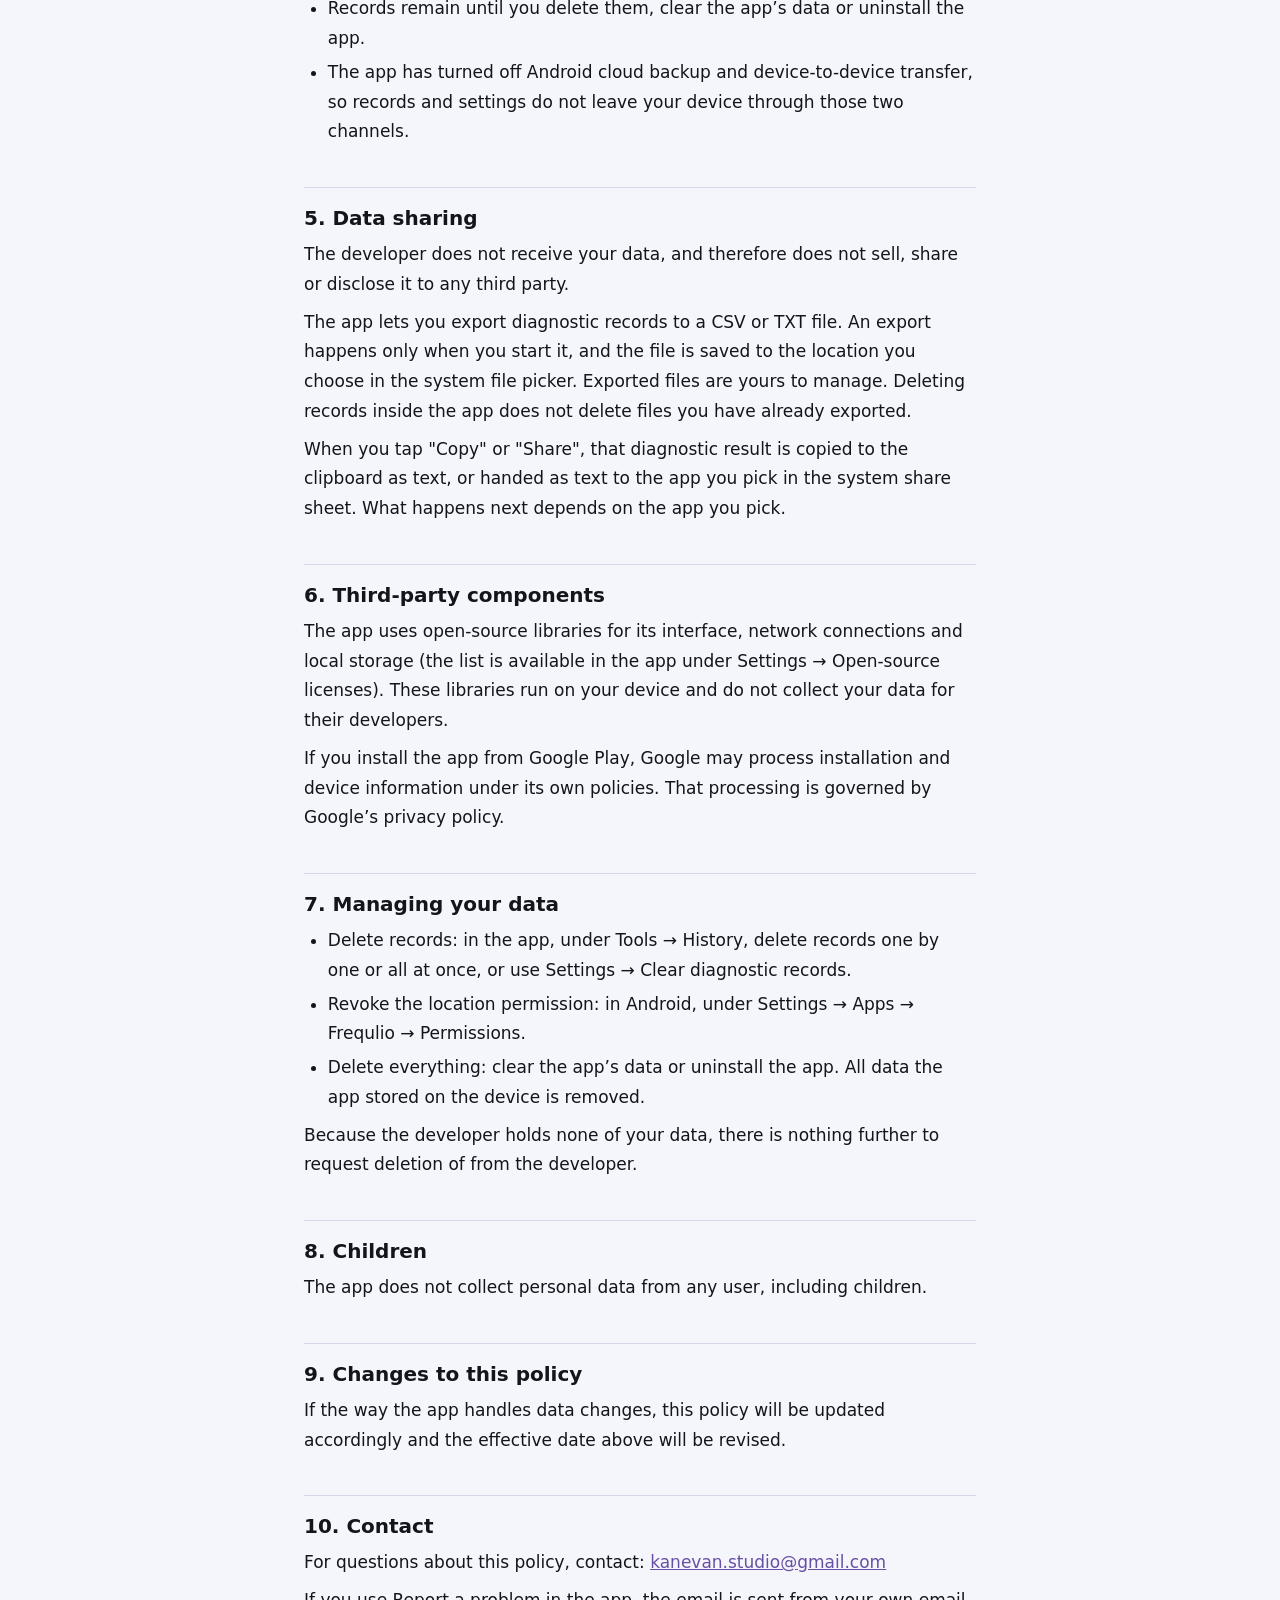
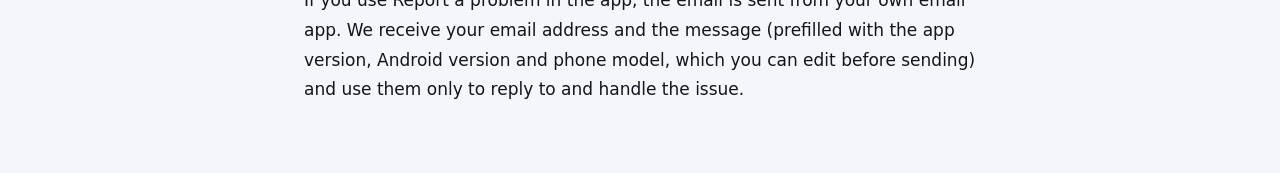
==== commit 7ea6c43d: "新增 iPerf3 區網測速段落，生效日期改為 2026-11-28 Co-Authored-By: Claude Opus 5.5 <noreply@anthropic.com>" ====
--- a/en.html
+++ b/en.html
@@ -10,7 +10,7 @@
 <main>
 <p class="lang"><a href="index.html" lang="zh-Hant-TW">繁體中文</a></p>
 <h1>Frequlio Privacy Policy</h1>
-<p class="meta">Effective date: November 26, 2026<br>
+<p class="meta">Effective date: November 28, 2026<br>
 Applies to: the Android app “Frequlio” (package name <code>com.frequlio.wifitools</code>)<br>
 Developer: KaneVan Studio</p>
 
@@ -41,6 +41,7 @@
 <p>Upstream address translation check (in the STUN public address tool): when you run the check manually, Frequlio asks your router for its WAN IPv4 on the local network (UPnP), gets this connection’s public address from Cloudflare STUN, and compares the two on your phone. The query goes only to the current Wi-Fi’s default gateway. The result is not written to the diagnostic history and is cleared when you leave the tool.</p>
 <p>Port check: when you run a check manually, Frequlio tries to open TCP connections from this phone to the local device you chose (only on the current Wi-Fi’s subnet), without sending data. Results stay in the phone’s memory: they are not written to the diagnostic history, cannot be shared or exported, and are not sent to the developer or anywhere else. They are cleared when you leave the tool.</p>
 <p>Wake-on-LAN: when you use Wake-on-LAN, Frequlio sends a wake packet over the current Wi-Fi. If you choose to save a device, its name, MAC address and port are kept only on this device and can be deleted at any time. They are not written to the diagnostic history or exported, and are not sent to the developer or anywhere else.</p>
+<p>iPerf3 speed test (local): test traffic goes directly between your phone and the server you specify, never through the developer. Frequlio remembers the address and port of the last server that worked, on this device only (tap Forget server to delete it). Test results are kept only while the tool screen is open and are not written to the diagnostic history or exported.</p>
 <p>Device labels: only after you tap “Save label” does Frequlio keep the label you give a device on the device (up to 100), together with what is used to recognize that device in a later scan: one of its UPnP identifier, mDNS service name or DNS name, plus, for name-based labels, the UPnP identifier of the network’s router. You can remove them one by one or clear all under Settings → Device labels; “Clear diagnostic history” does not remove labels. Labels are never written to the diagnostic history or exports, and are not sent anywhere.</p>
 
 <h3>Current network details</h3>
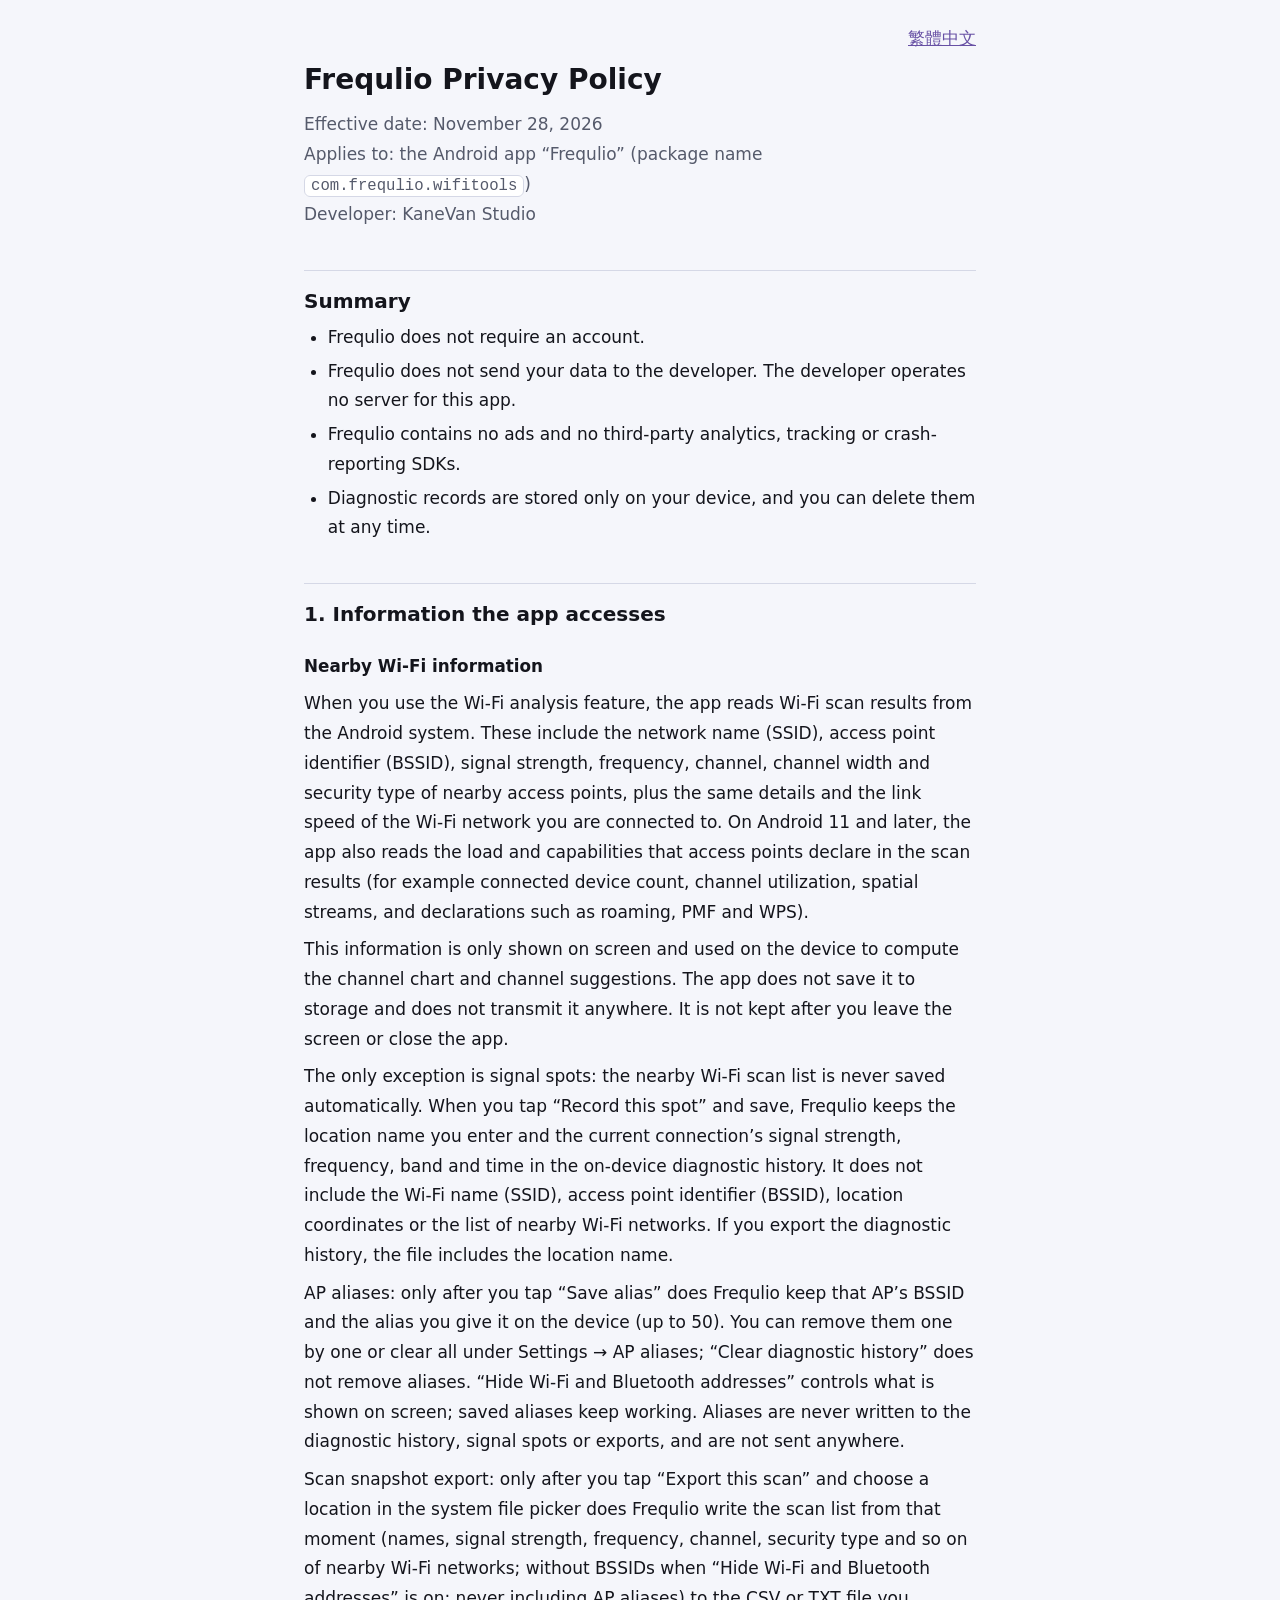
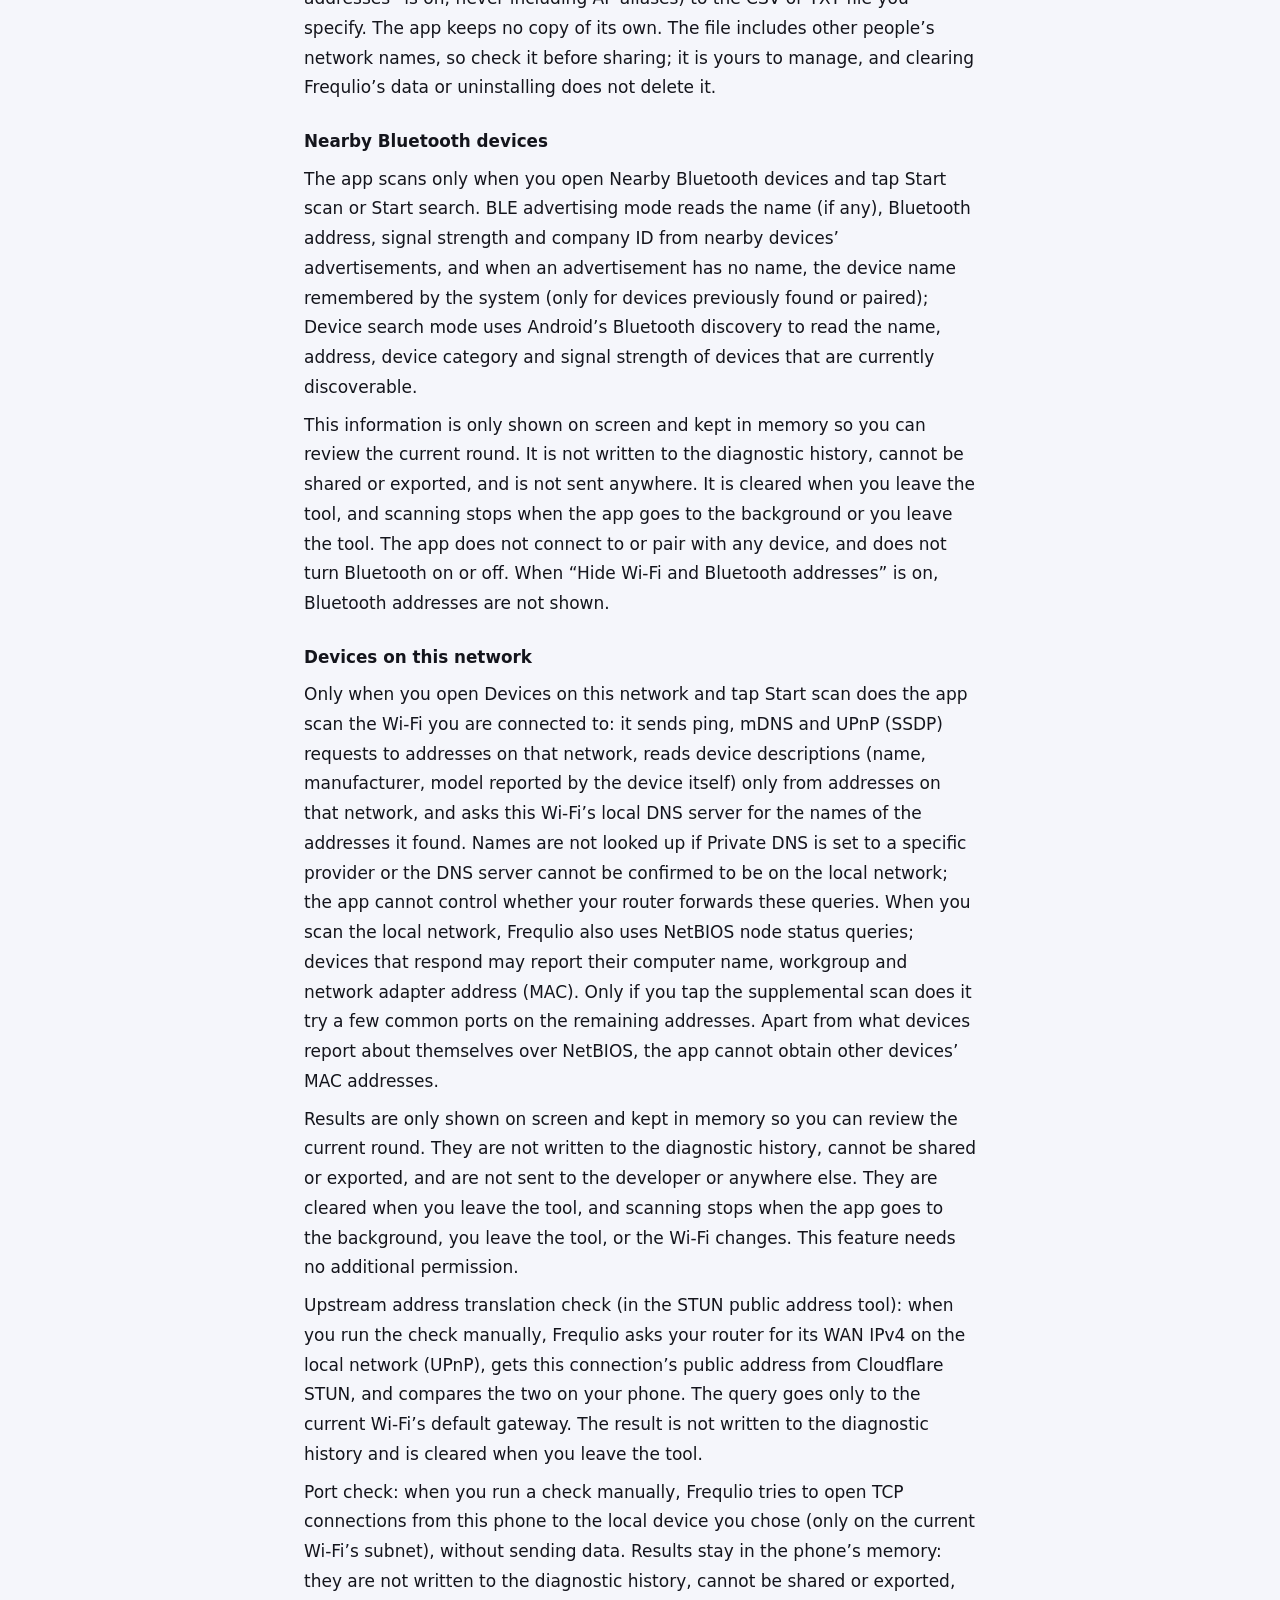
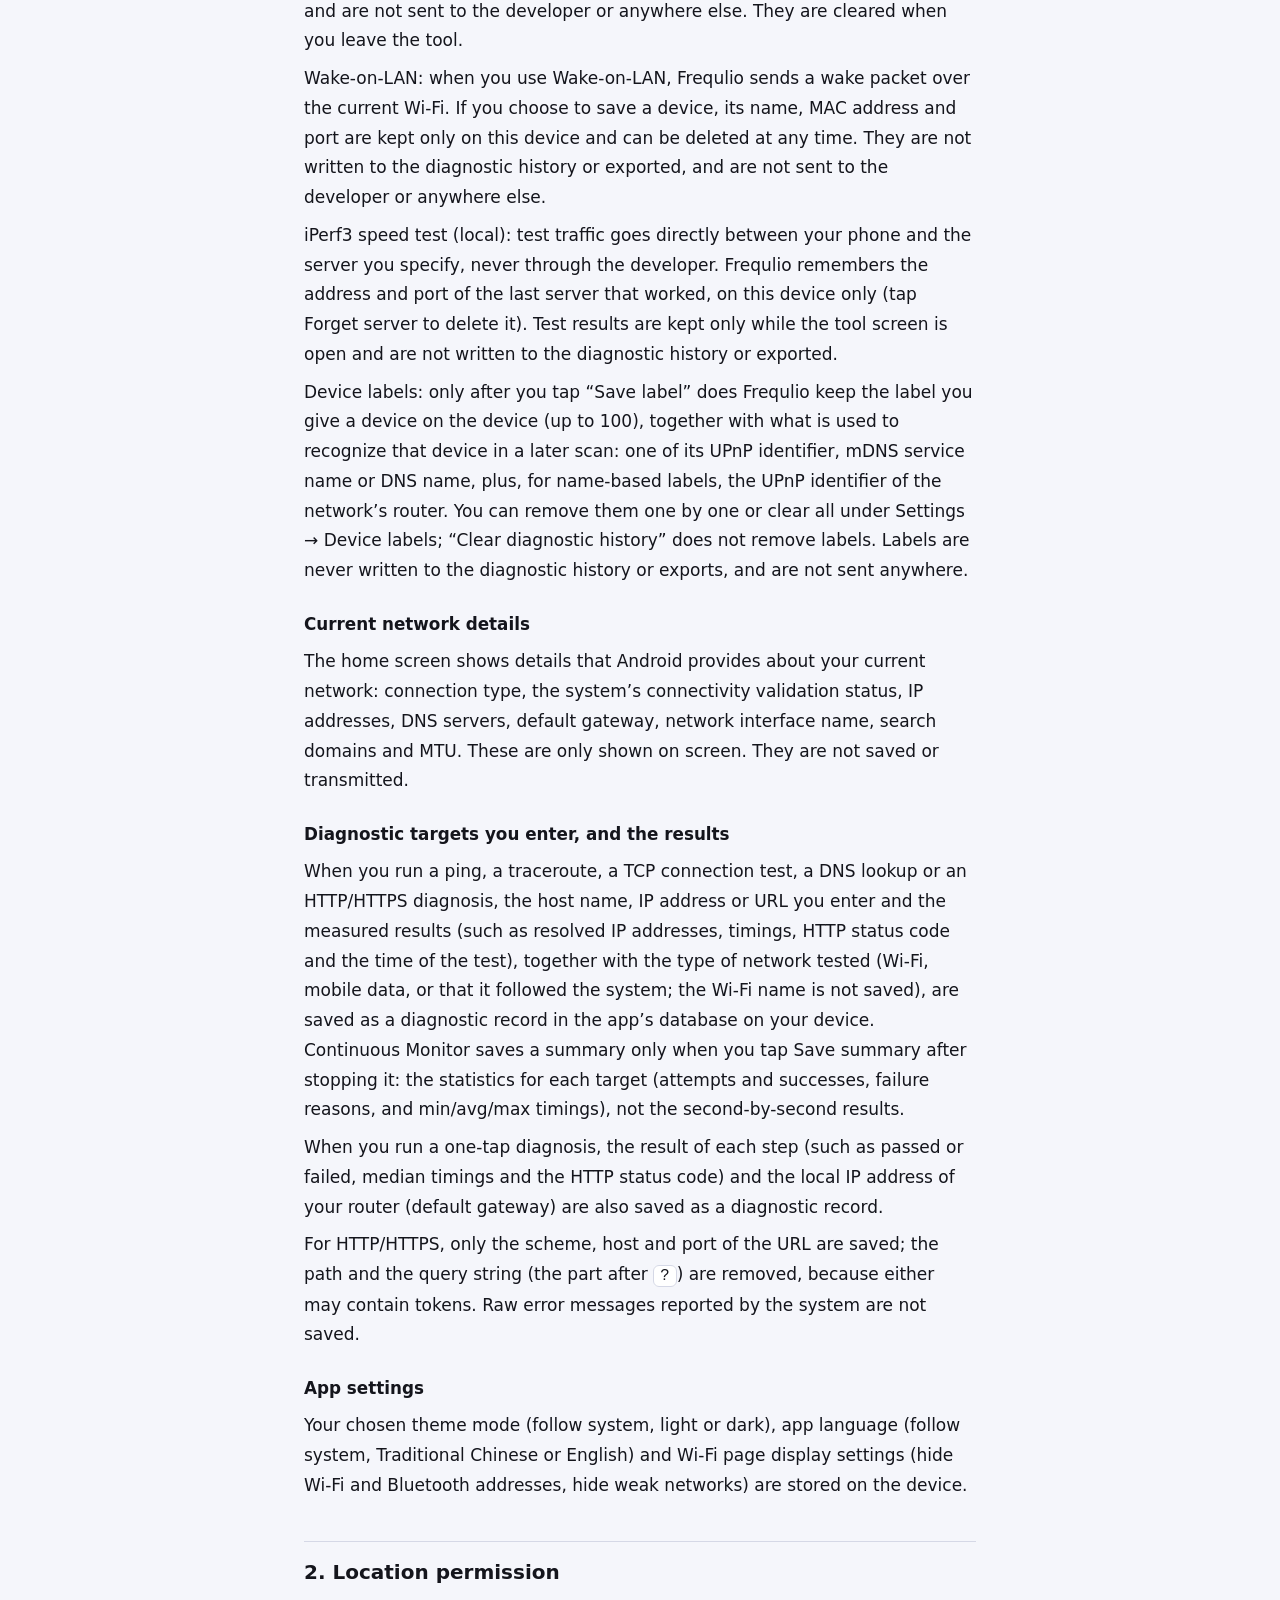
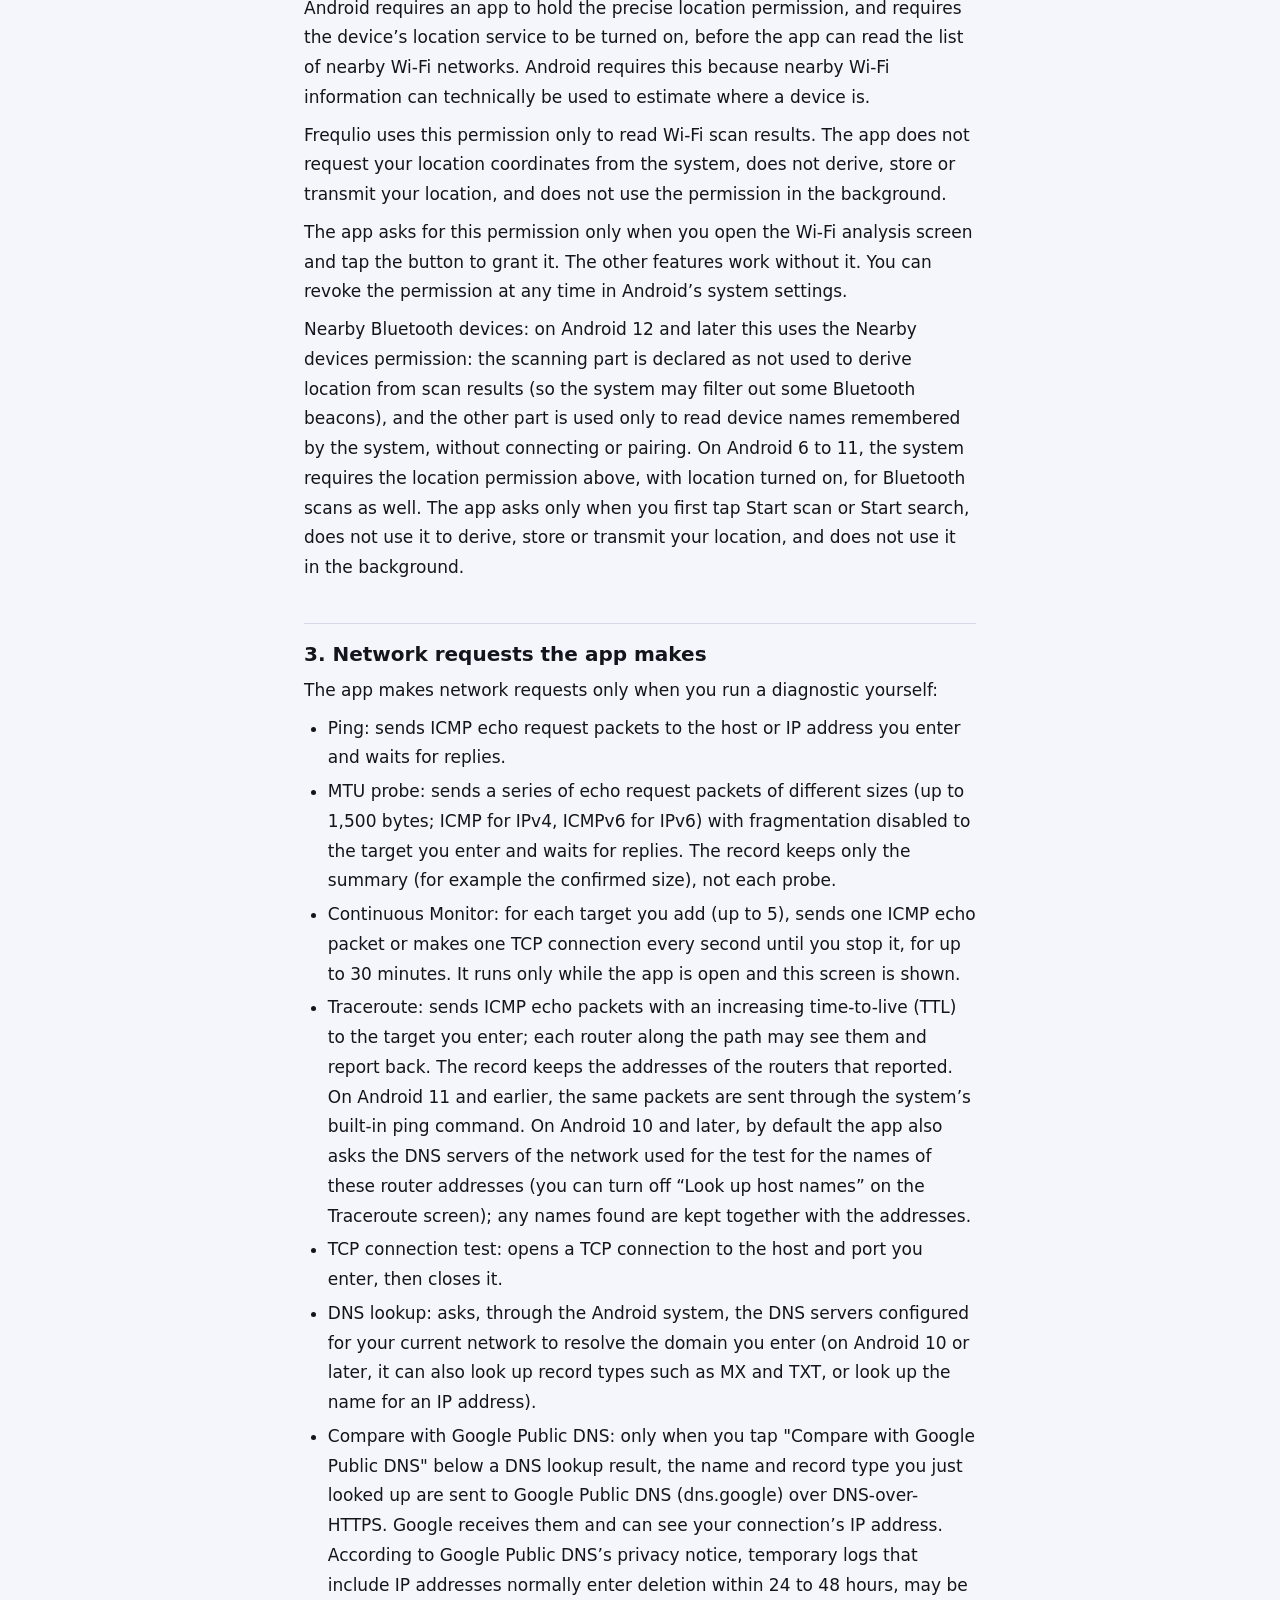
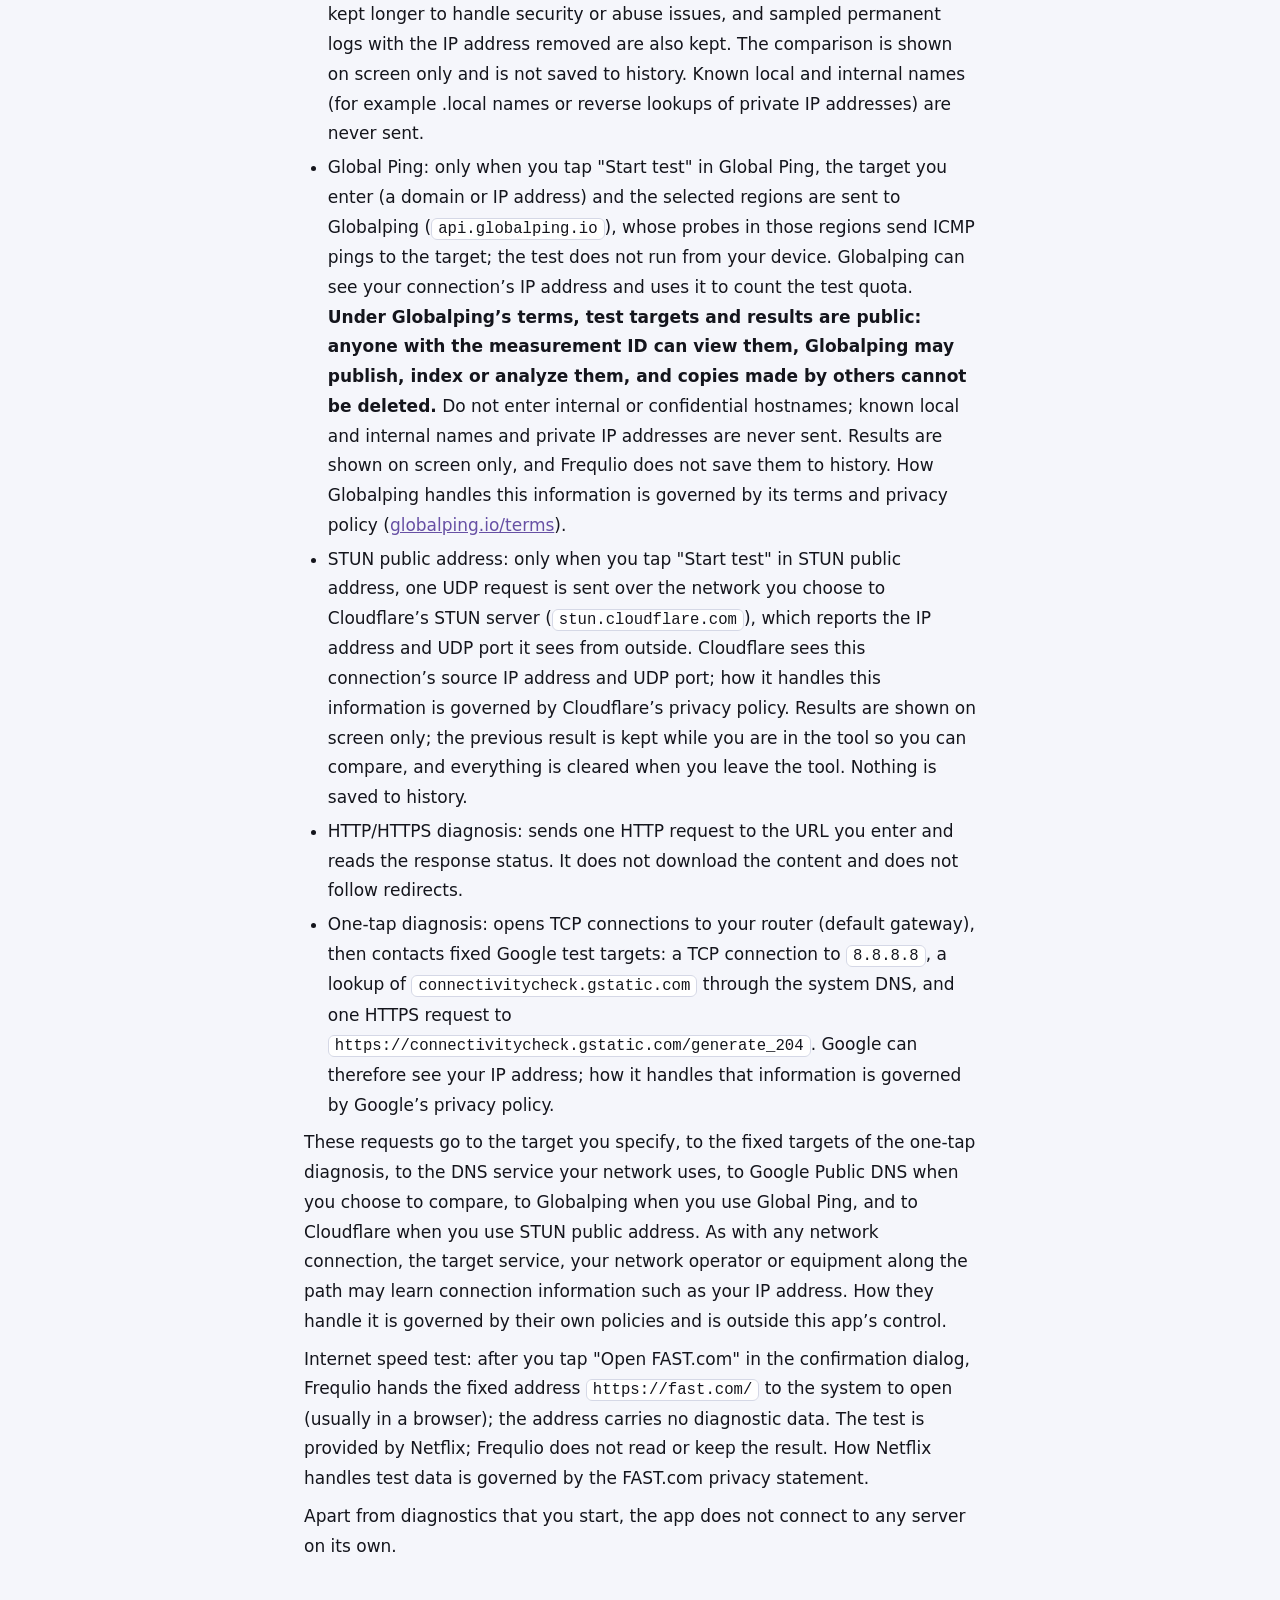
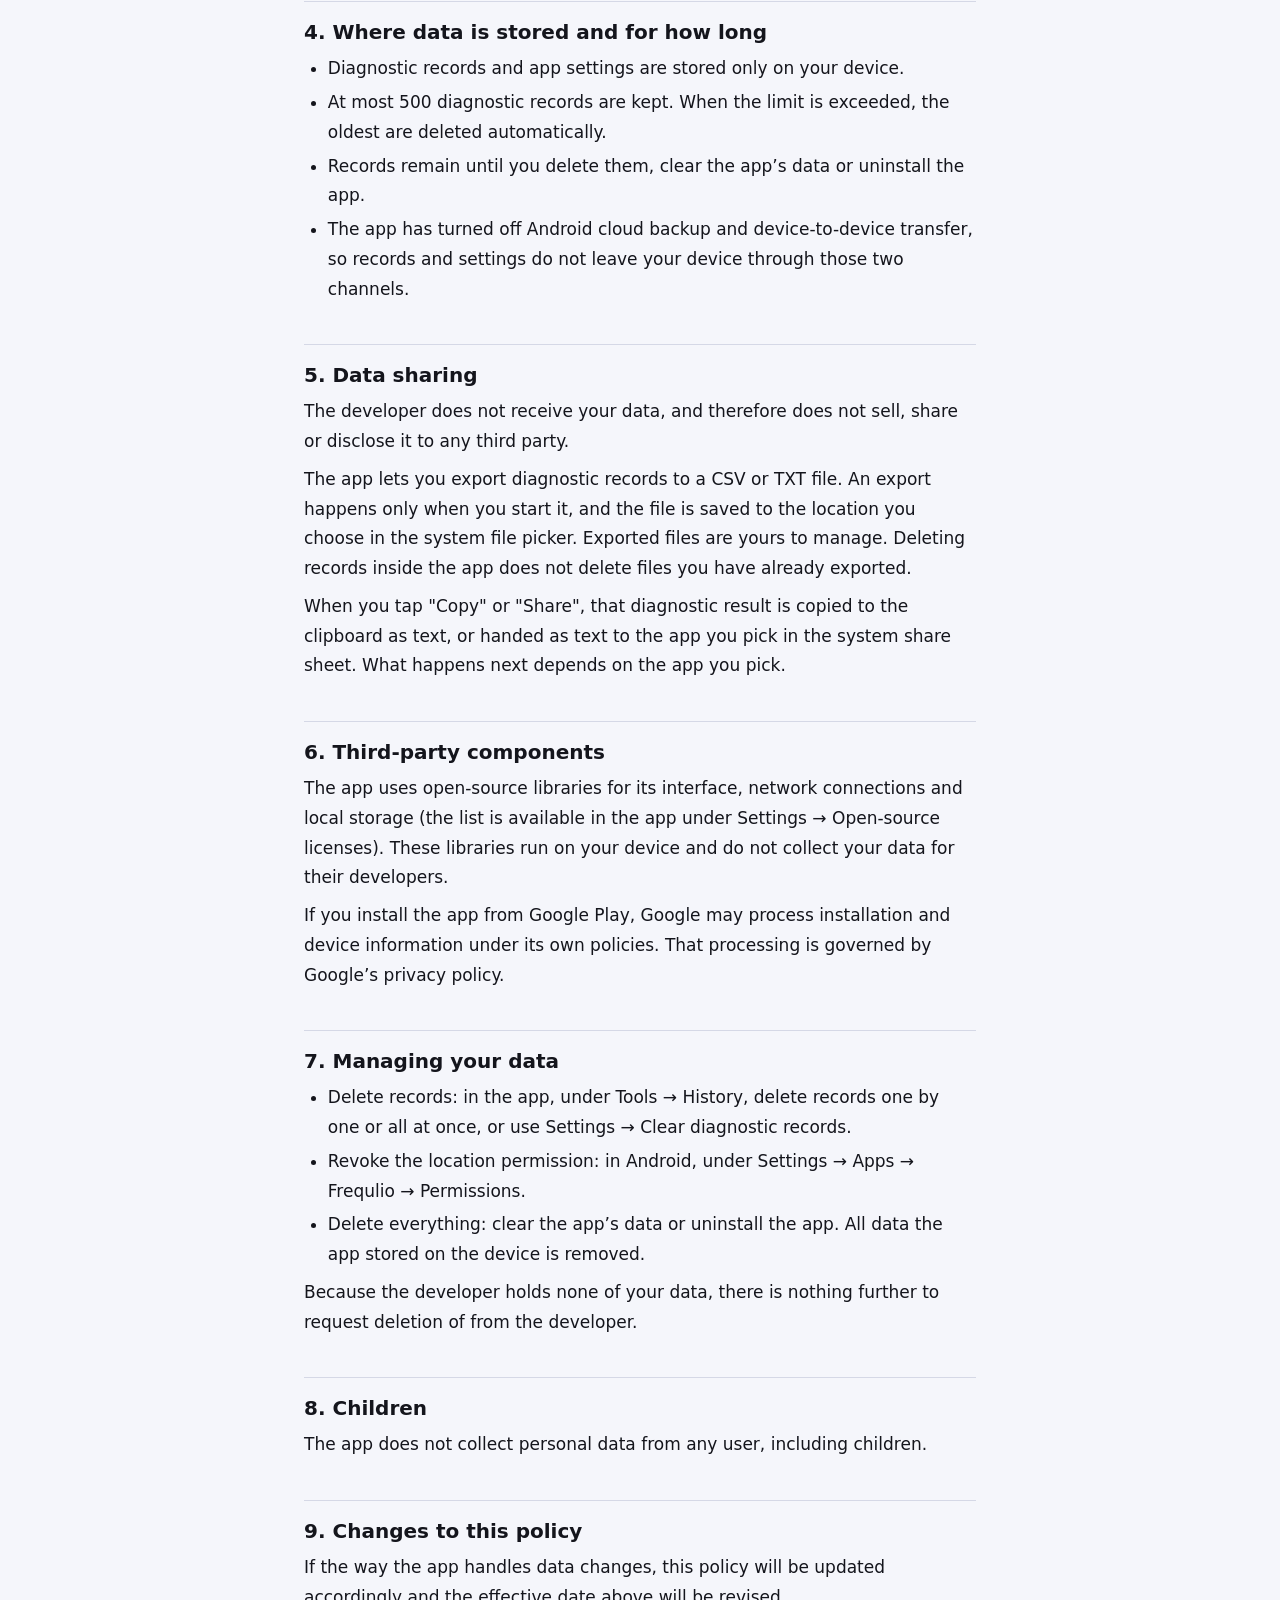
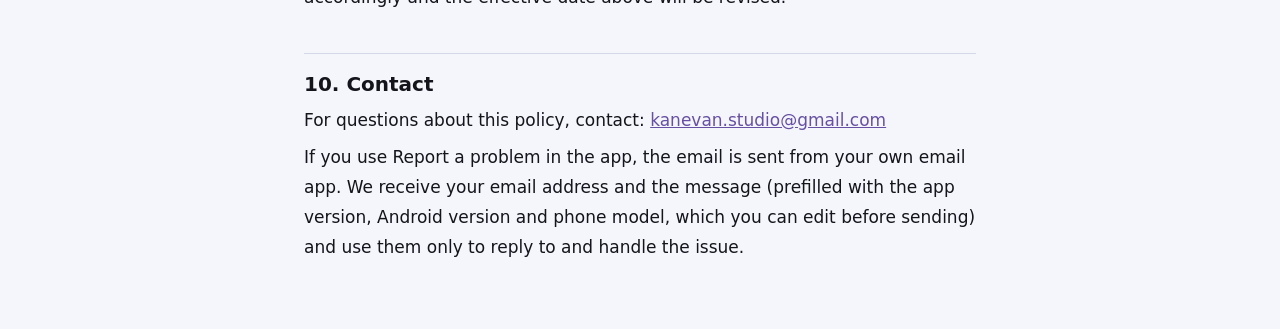
==== commit c93b8d7c: "Add FAST.com external speed test link to privacy policy Co-Authored-By: Claude Opus 5.5 <noreply@ant" ====
--- a/en.html
+++ b/en.html
@@ -77,6 +77,7 @@
 <li>One-tap diagnosis: opens TCP connections to your router (default gateway), then contacts fixed Google test targets: a TCP connection to <code>8.8.8.8</code>, a lookup of <code>connectivitycheck.gstatic.com</code> through the system DNS, and one HTTPS request to <code>https://connectivitycheck.gstatic.com/generate_204</code>. Google can therefore see your IP address; how it handles that information is governed by Google’s privacy policy.</li>
 </ul>
 <p>These requests go to the target you specify, to the fixed targets of the one-tap diagnosis, to the DNS service your network uses, to Google Public DNS when you choose to compare, to Globalping when you use Global Ping, and to Cloudflare when you use STUN public address. As with any network connection, the target service, your network operator or equipment along the path may learn connection information such as your IP address. How they handle it is governed by their own policies and is outside this app’s control.</p>
+<p>Internet speed test: after you tap "Open FAST.com" in the confirmation dialog, Frequlio hands the fixed address <code>https://fast.com/</code> to the system to open (usually in a browser); the address carries no diagnostic data. The test is provided by Netflix; Frequlio does not read or keep the result. How Netflix handles test data is governed by the FAST.com privacy statement.</p>
 <p>Apart from diagnostics that you start, the app does not connect to any server on its own.</p>
 
 <h2>4. Where data is stored and for how long</h2>
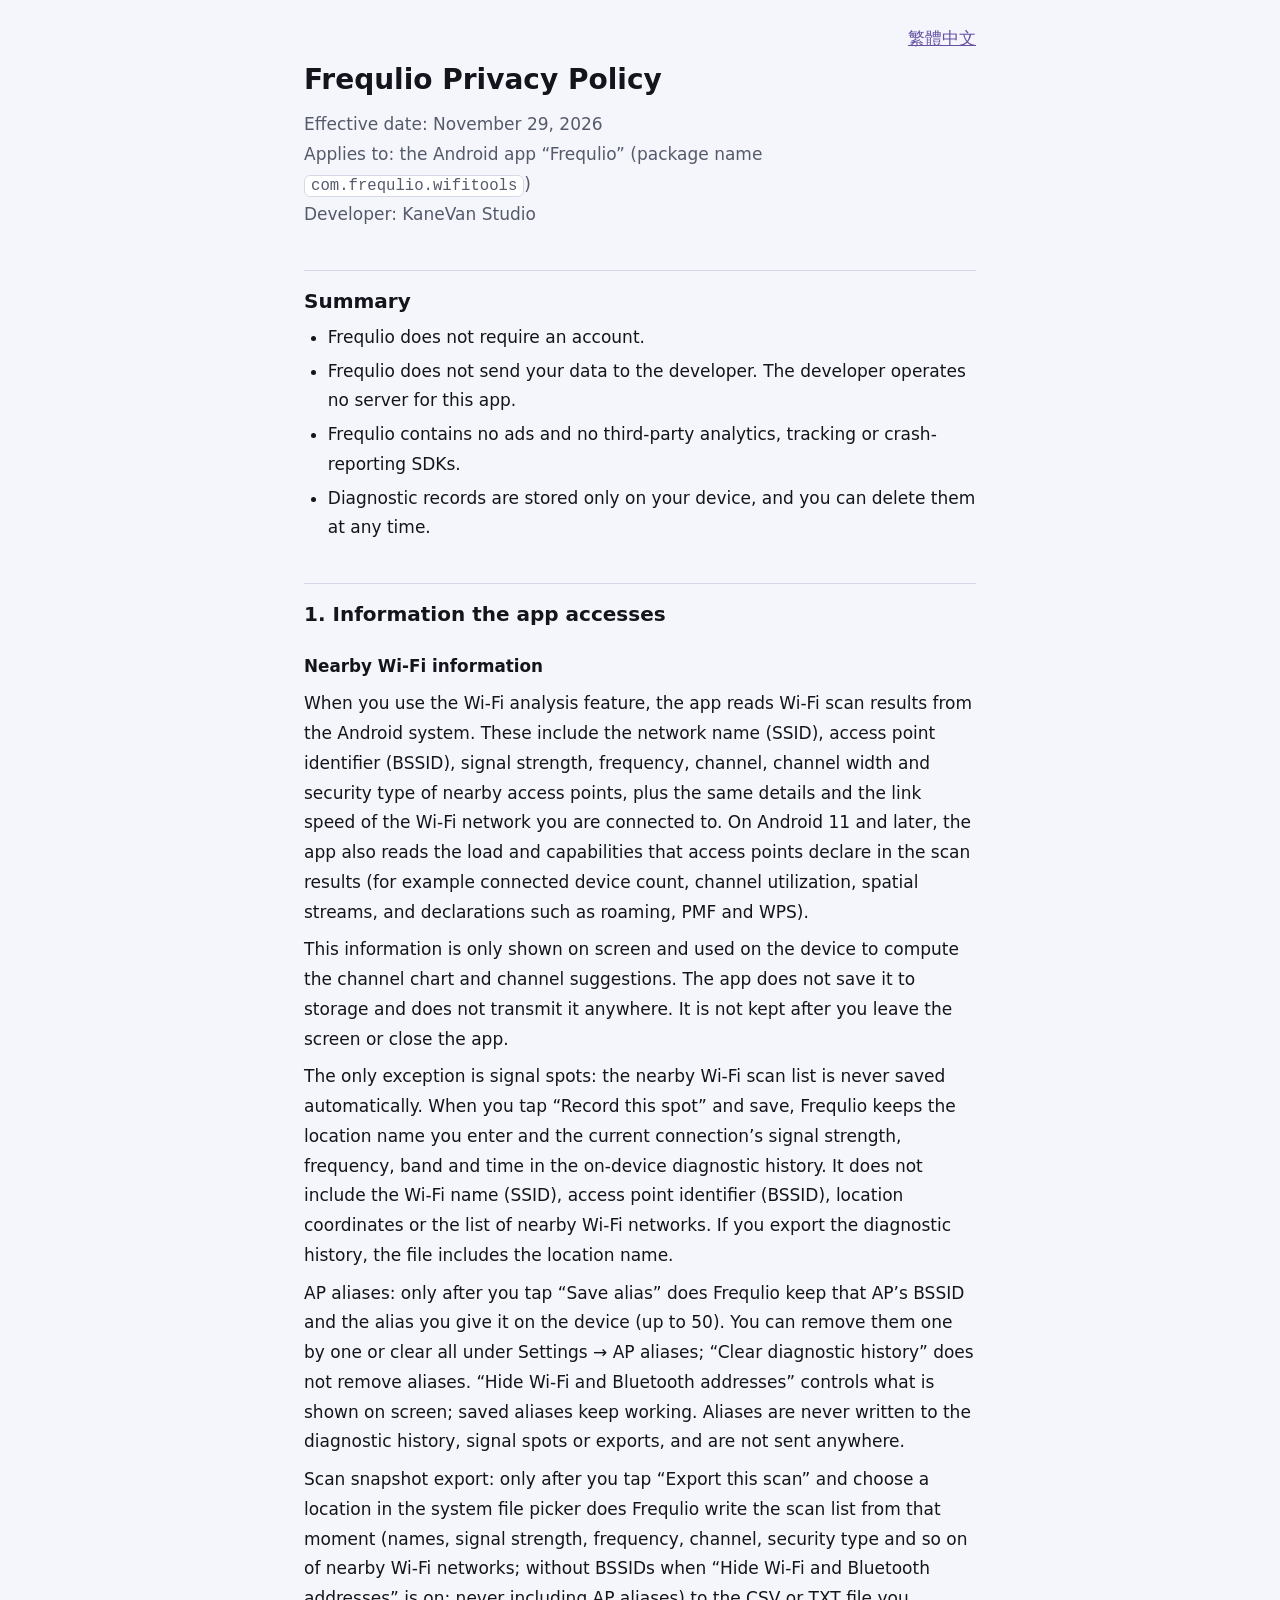
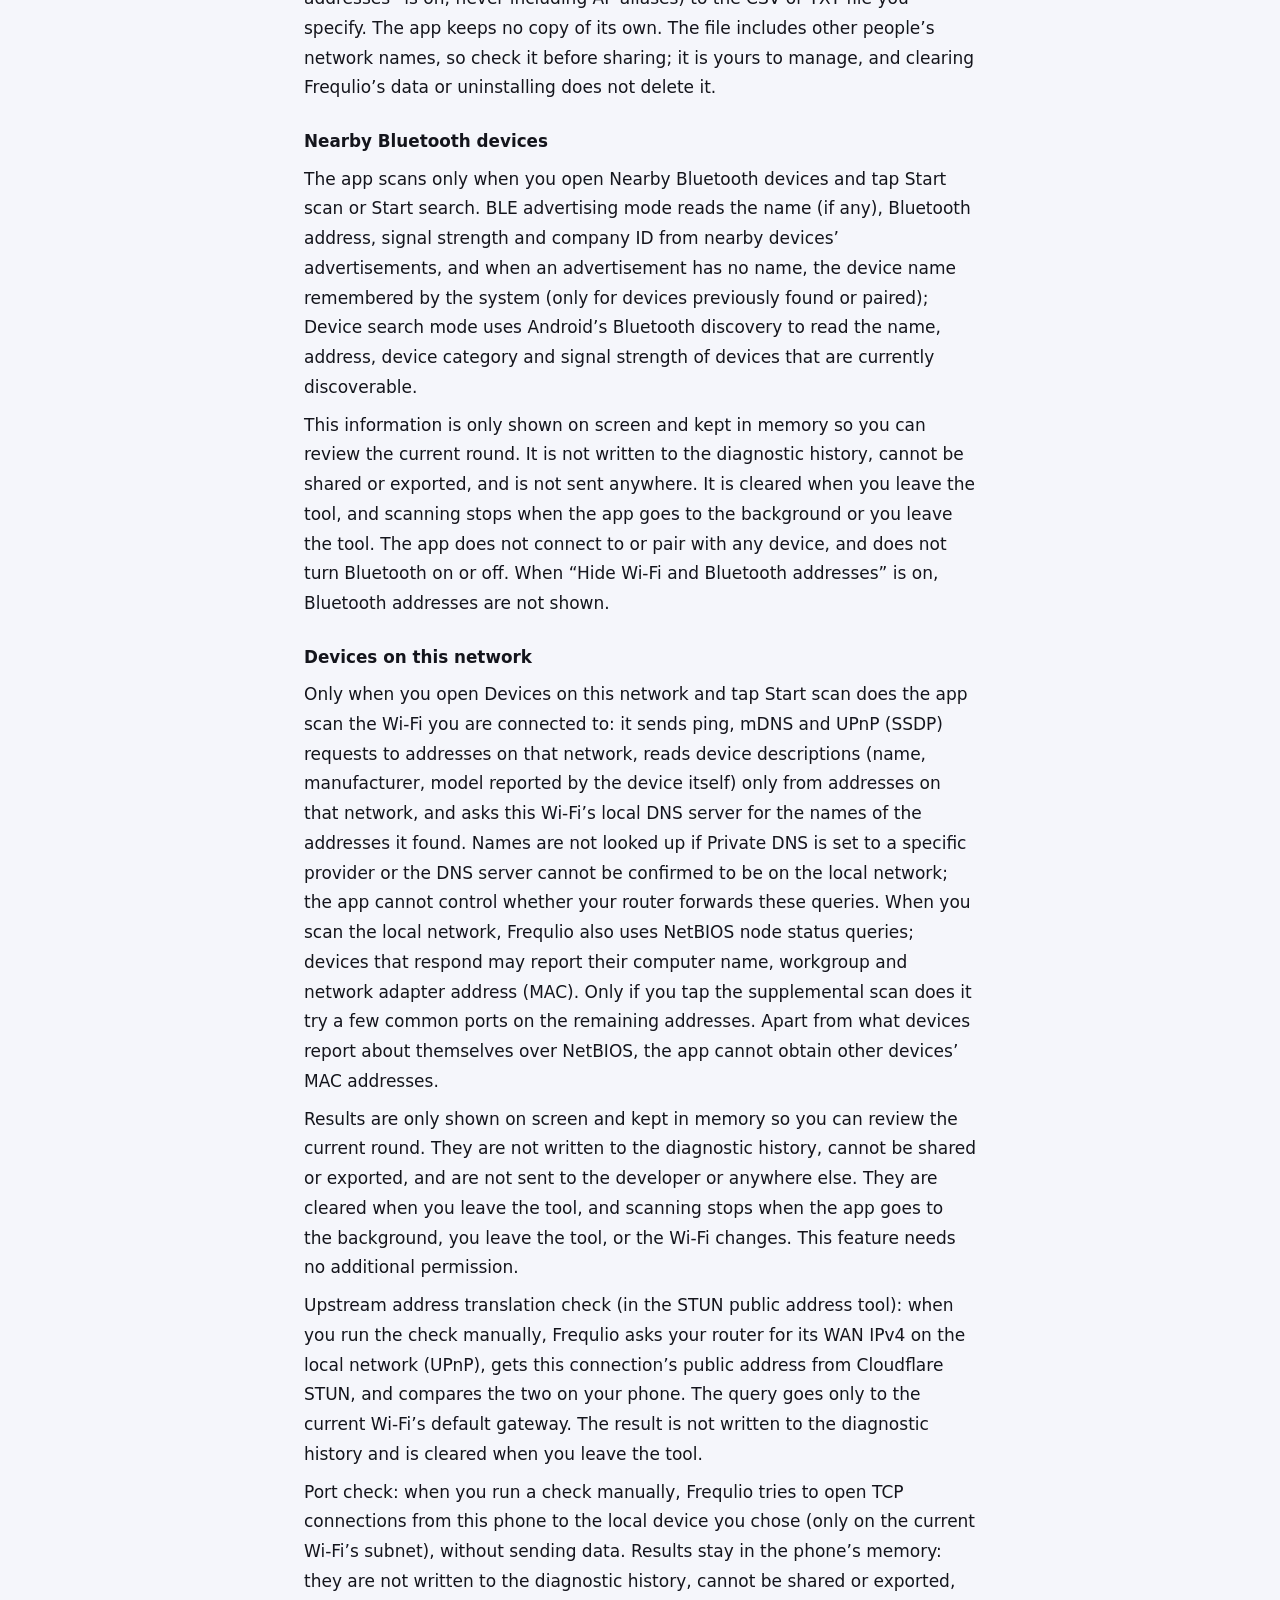
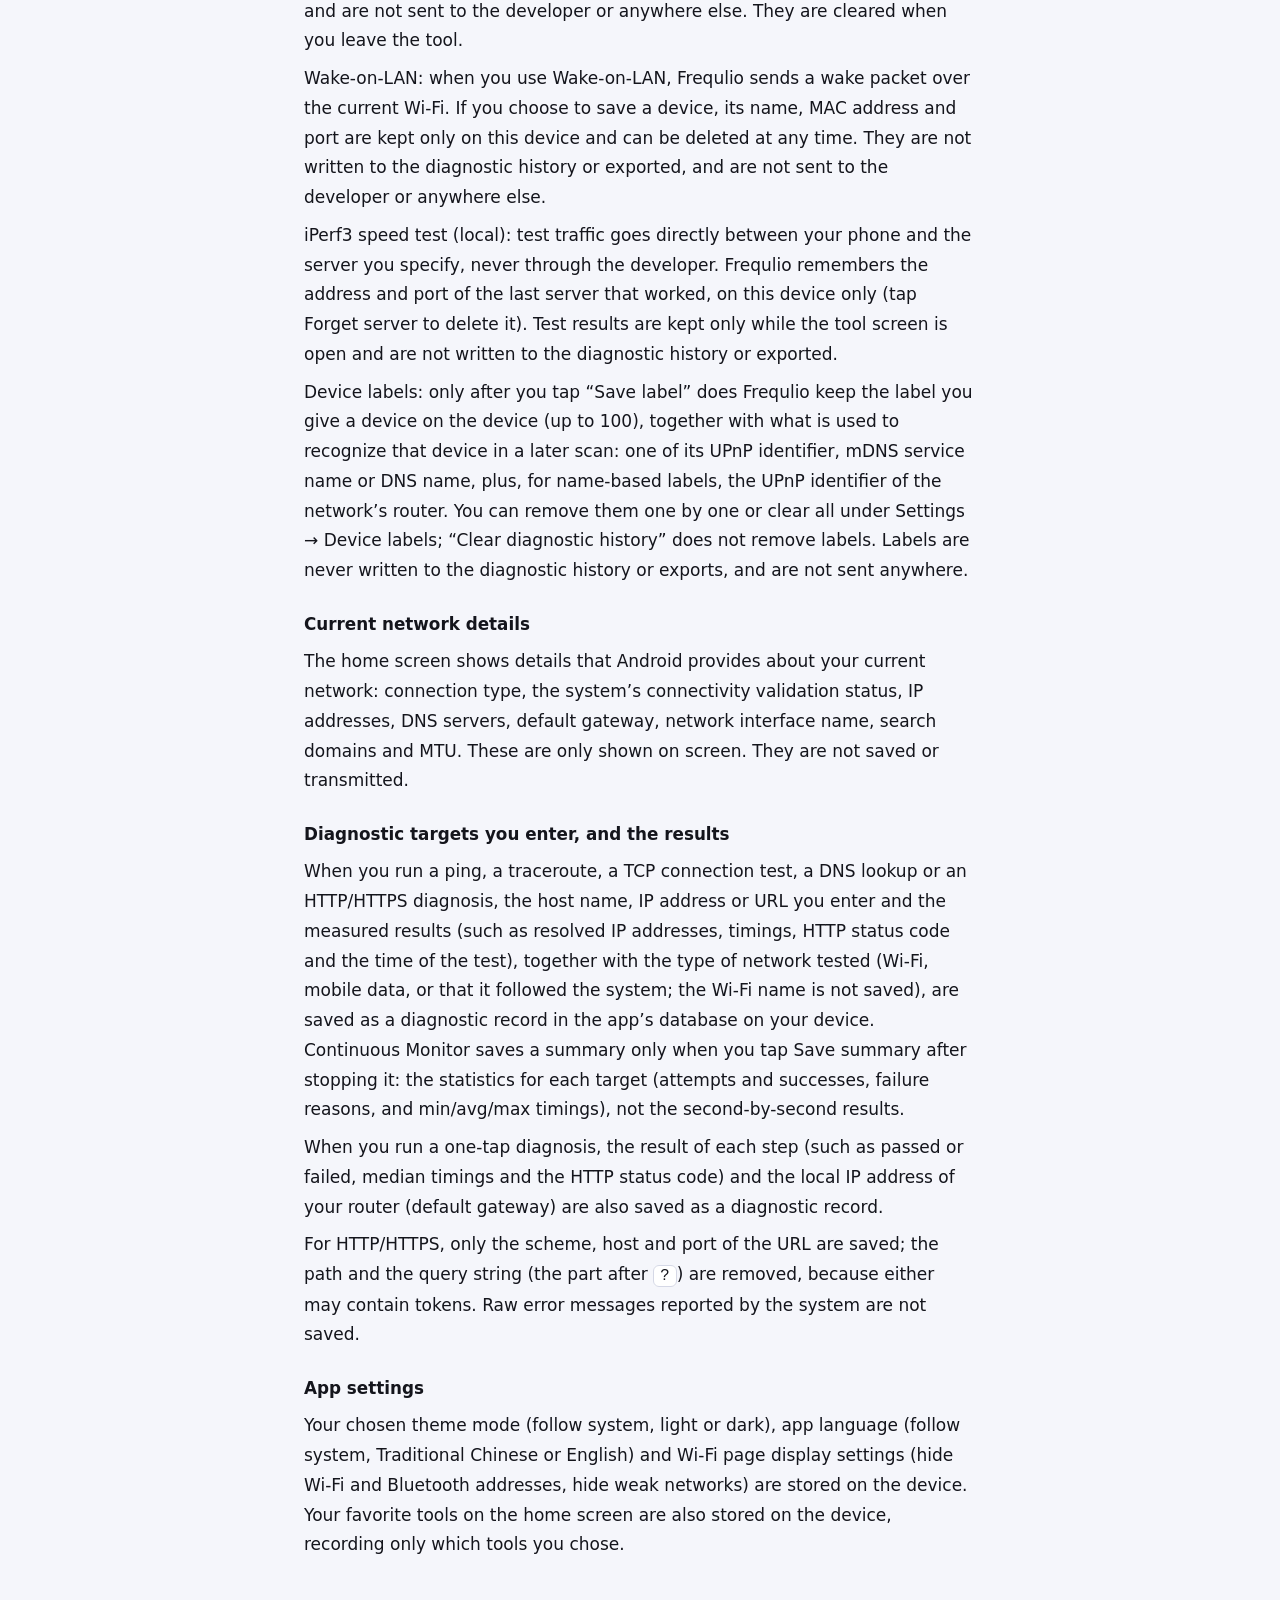
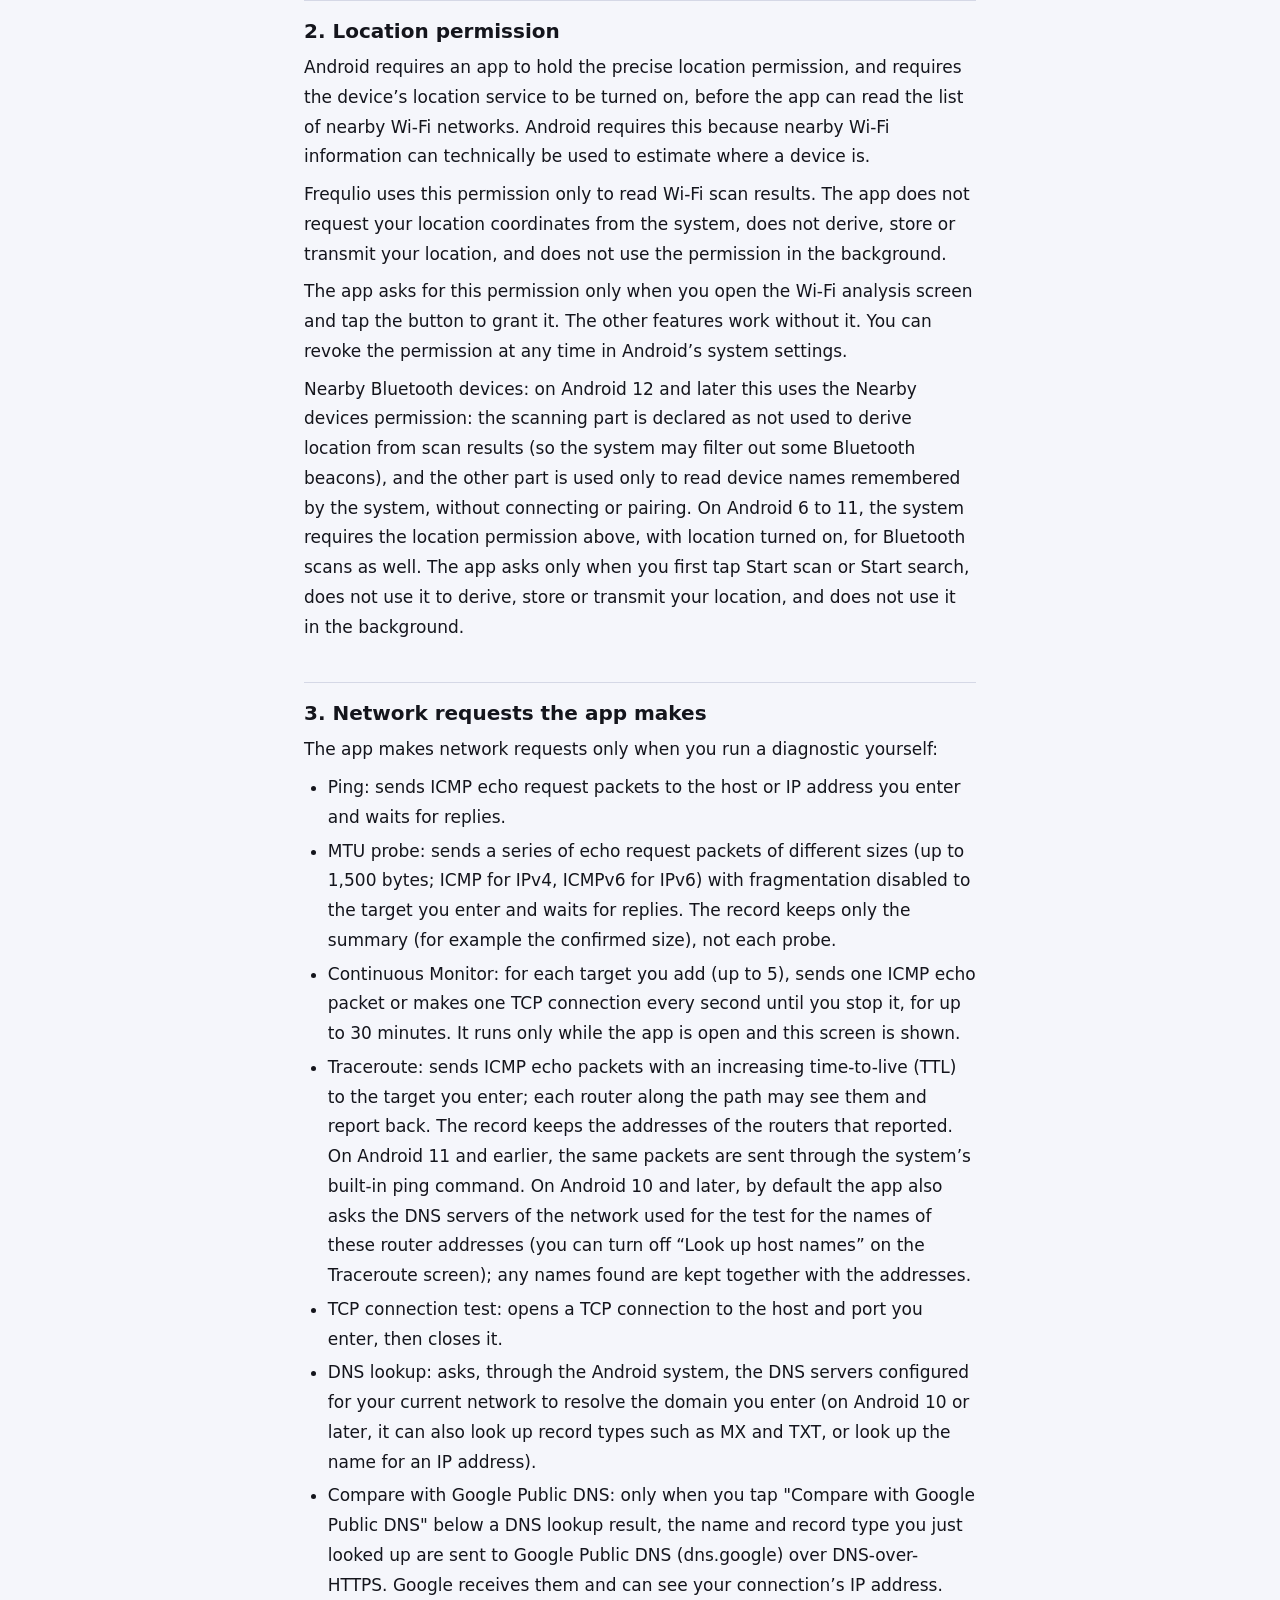
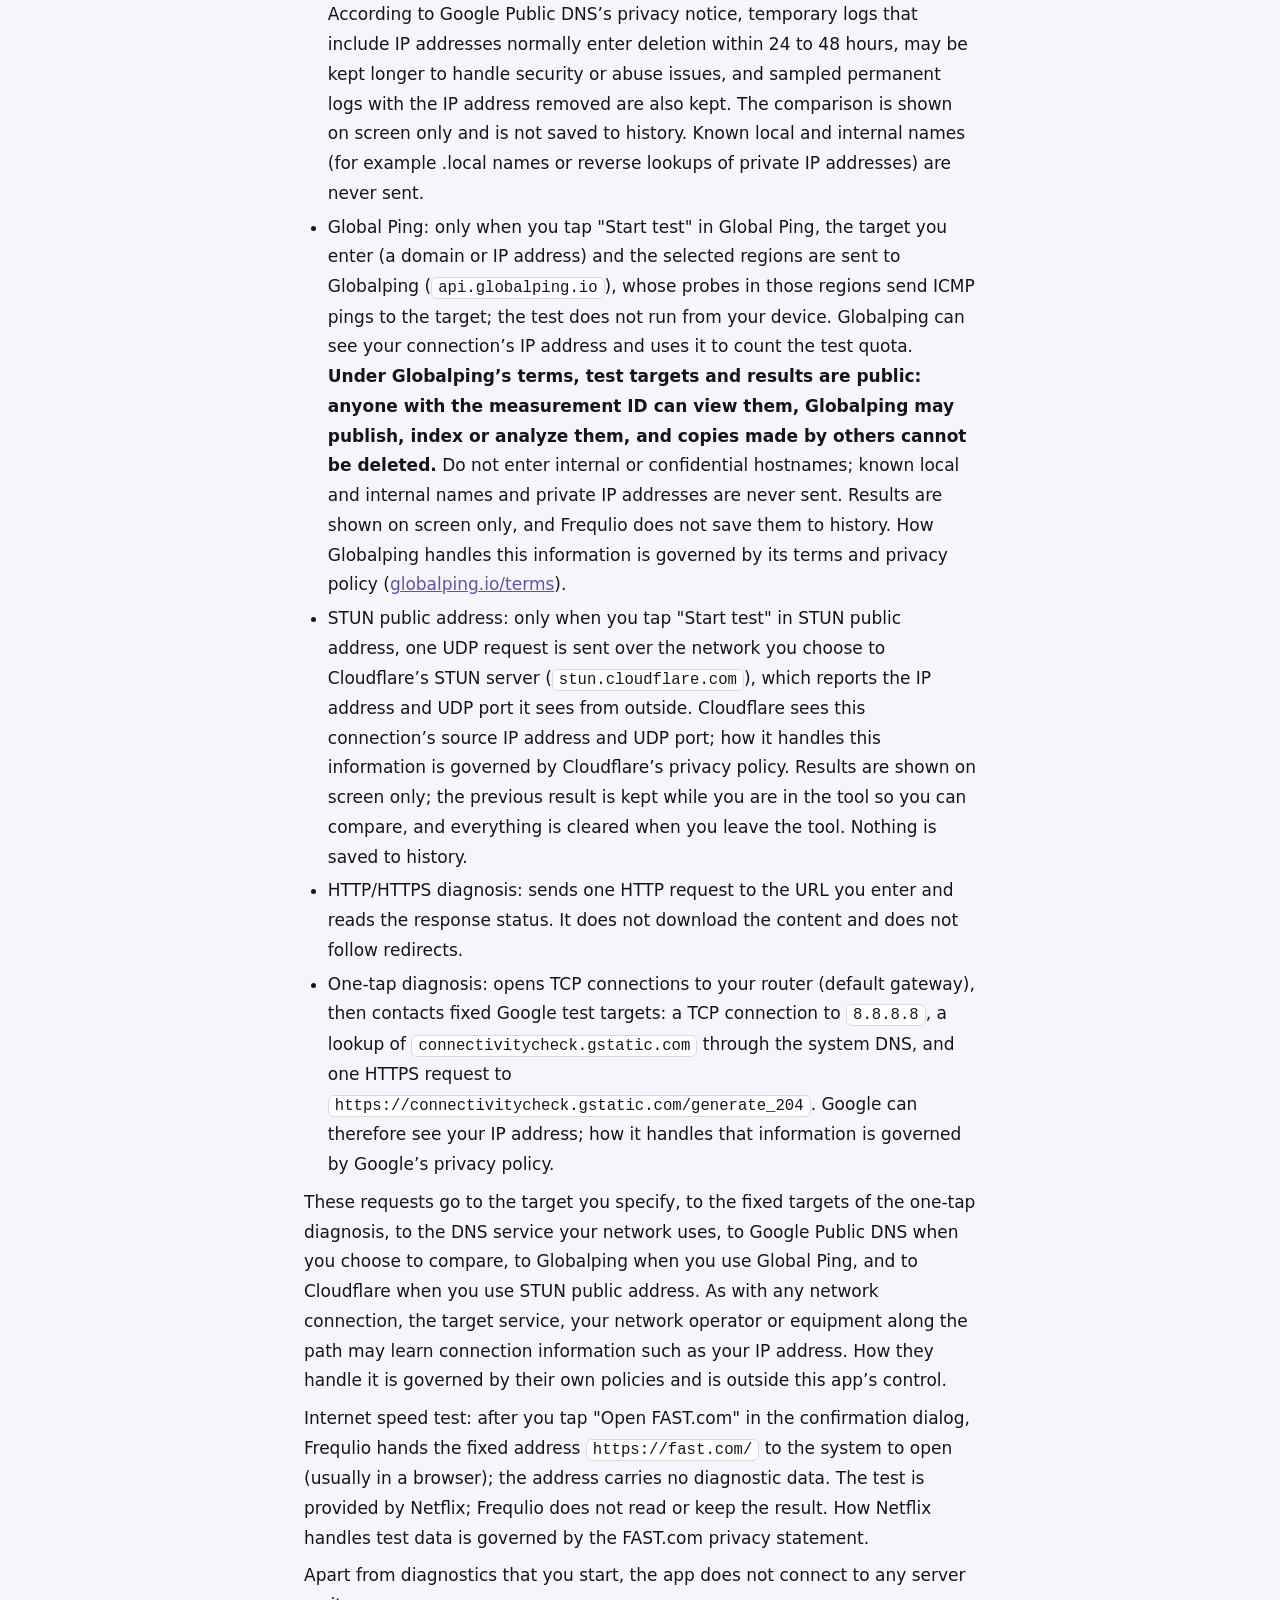
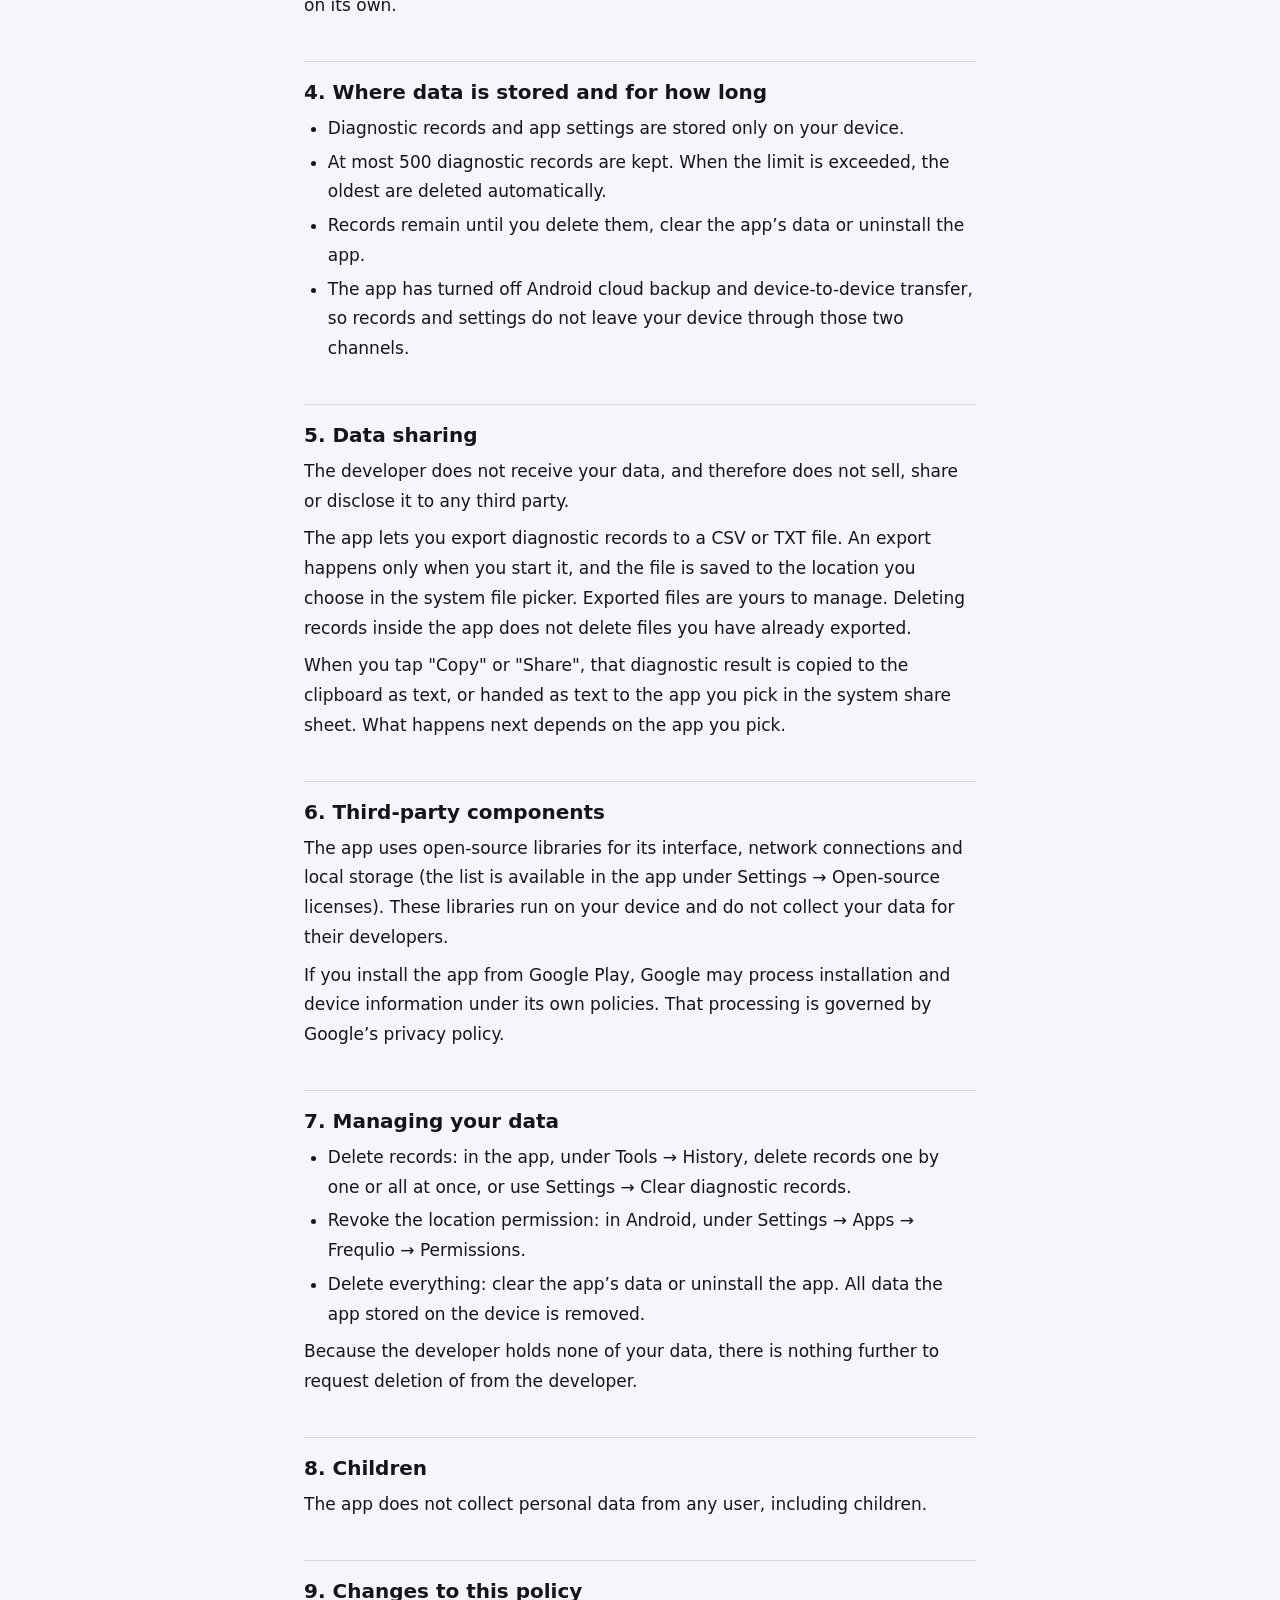
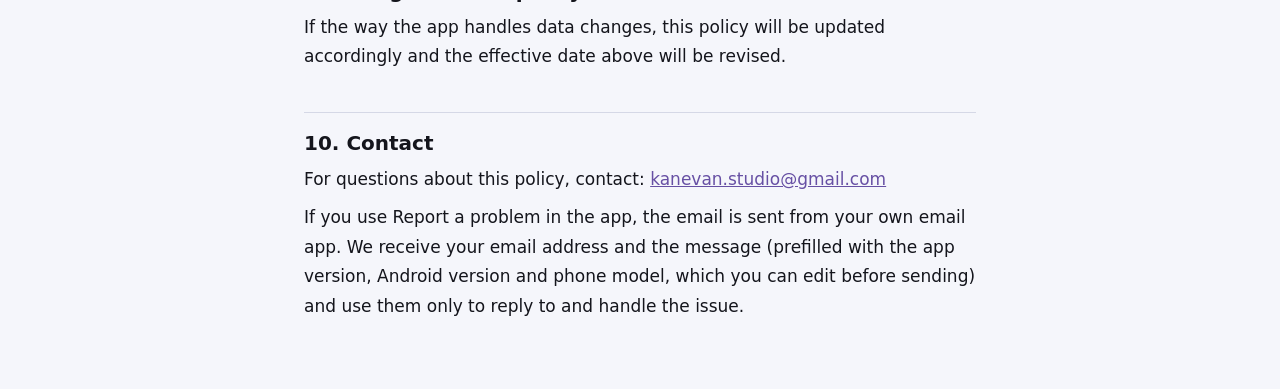
==== commit 29e9cd2d: "隱私權政策：首頁常用工具設定存於裝置，生效日期改為 2026-11-29 Co-Authored-By: Claude Opus 5.5 <noreply@anthropic.com>" ====
--- a/en.html
+++ b/en.html
@@ -10,7 +10,7 @@
 <main>
 <p class="lang"><a href="index.html" lang="zh-Hant-TW">繁體中文</a></p>
 <h1>Frequlio Privacy Policy</h1>
-<p class="meta">Effective date: November 28, 2026<br>
+<p class="meta">Effective date: November 29, 2026<br>
 Applies to: the Android app “Frequlio” (package name <code>com.frequlio.wifitools</code>)<br>
 Developer: KaneVan Studio</p>
 
@@ -53,7 +53,7 @@
 <p>For HTTP/HTTPS, only the scheme, host and port of the URL are saved; the path and the query string (the part after <code>?</code>) are removed, because either may contain tokens. Raw error messages reported by the system are not saved.</p>
 
 <h3>App settings</h3>
-<p>Your chosen theme mode (follow system, light or dark), app language (follow system, Traditional Chinese or English) and Wi-Fi page display settings (hide Wi-Fi and Bluetooth addresses, hide weak networks) are stored on the device.</p>
+<p>Your chosen theme mode (follow system, light or dark), app language (follow system, Traditional Chinese or English) and Wi-Fi page display settings (hide Wi-Fi and Bluetooth addresses, hide weak networks) are stored on the device. Your favorite tools on the home screen are also stored on the device, recording only which tools you chose.</p>
 
 <h2>2. Location permission</h2>
 <p>Android requires an app to hold the precise location permission, and requires the device’s location service to be turned on, before the app can read the list of nearby Wi-Fi networks. Android requires this because nearby Wi-Fi information can technically be used to estimate where a device is.</p>
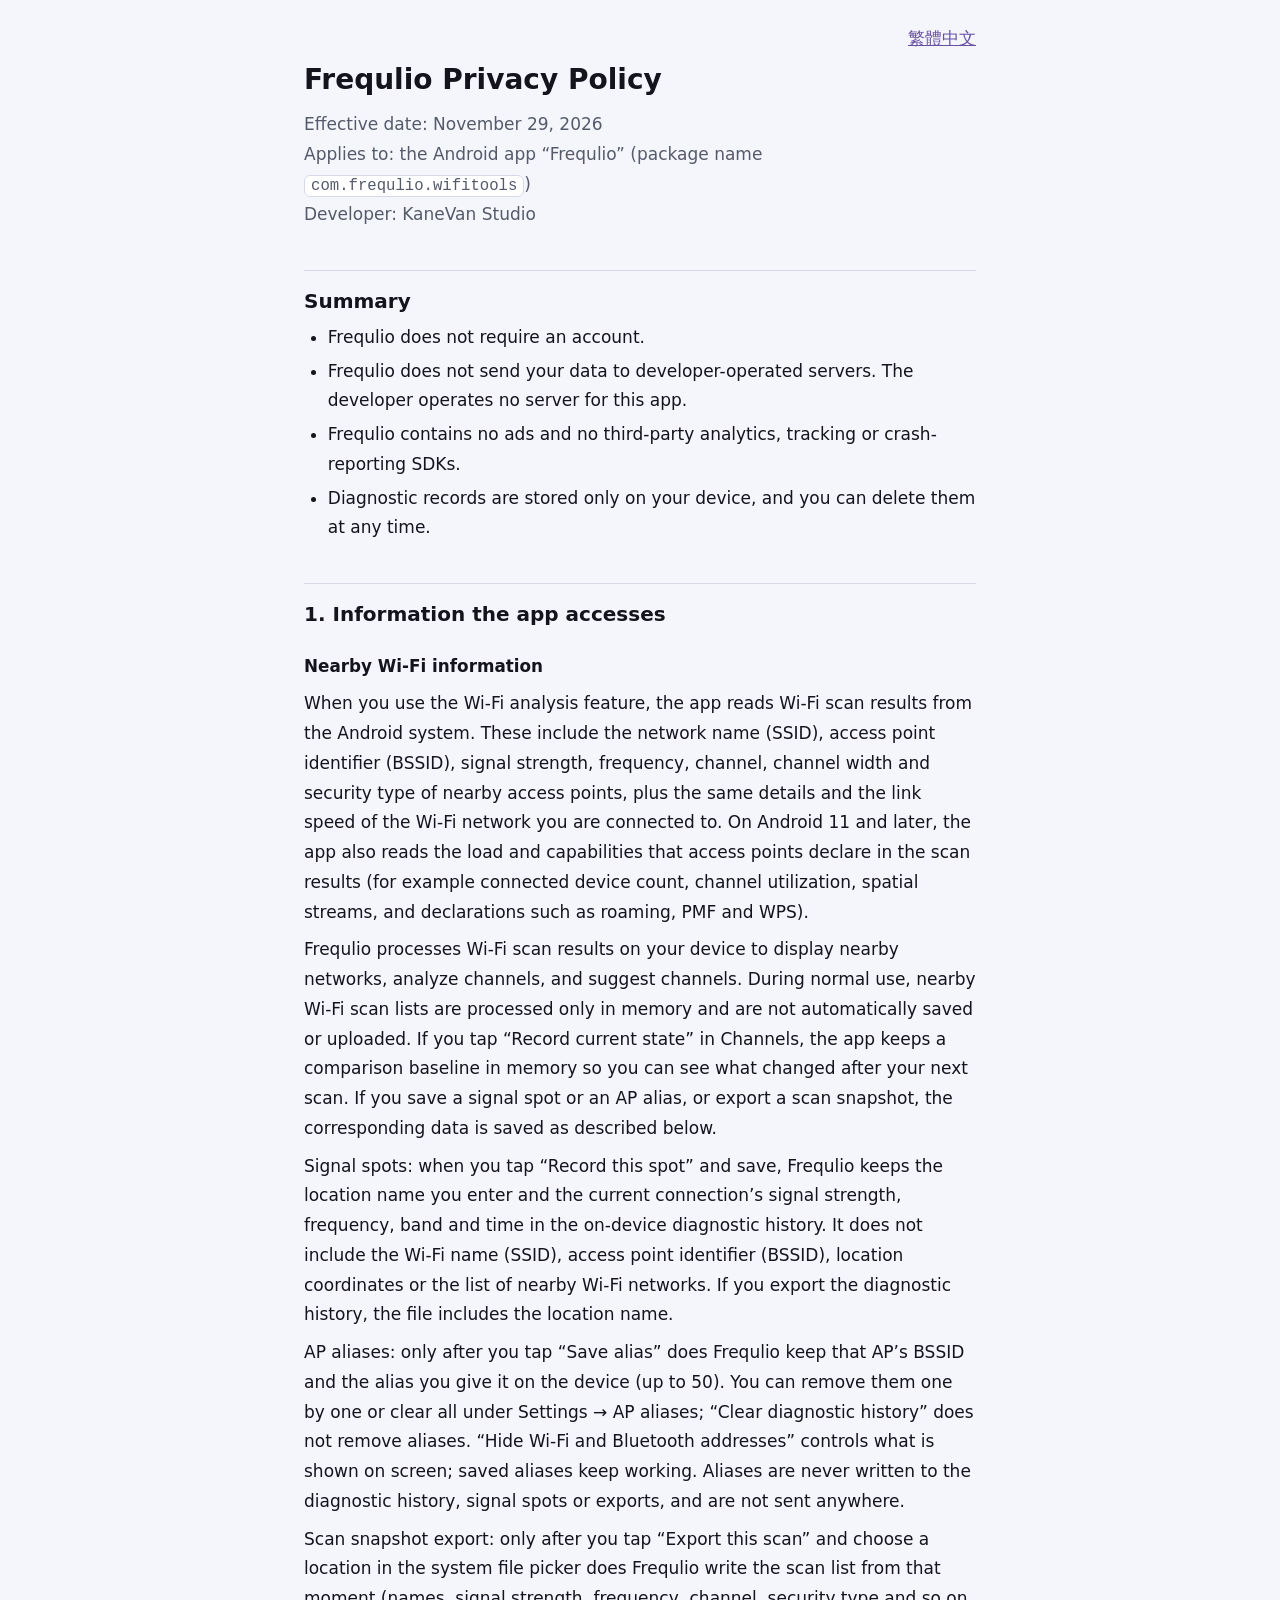
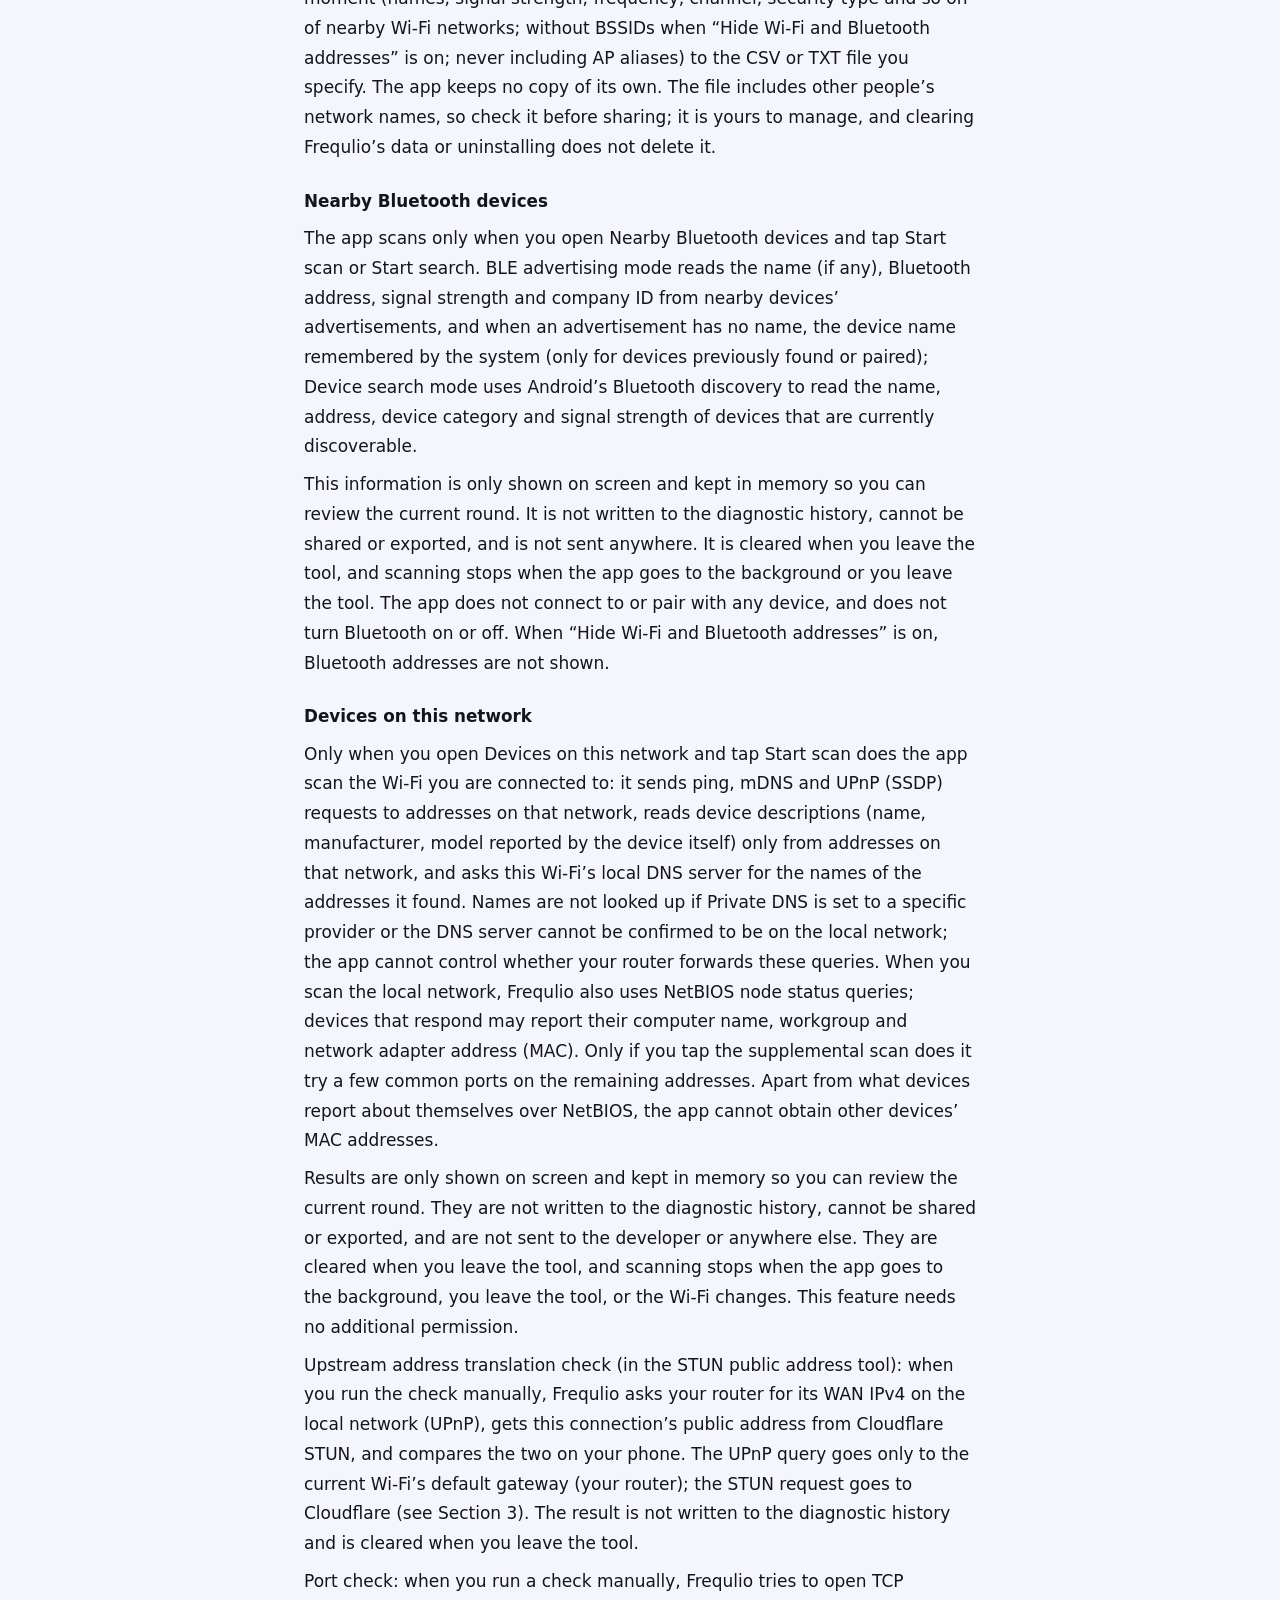
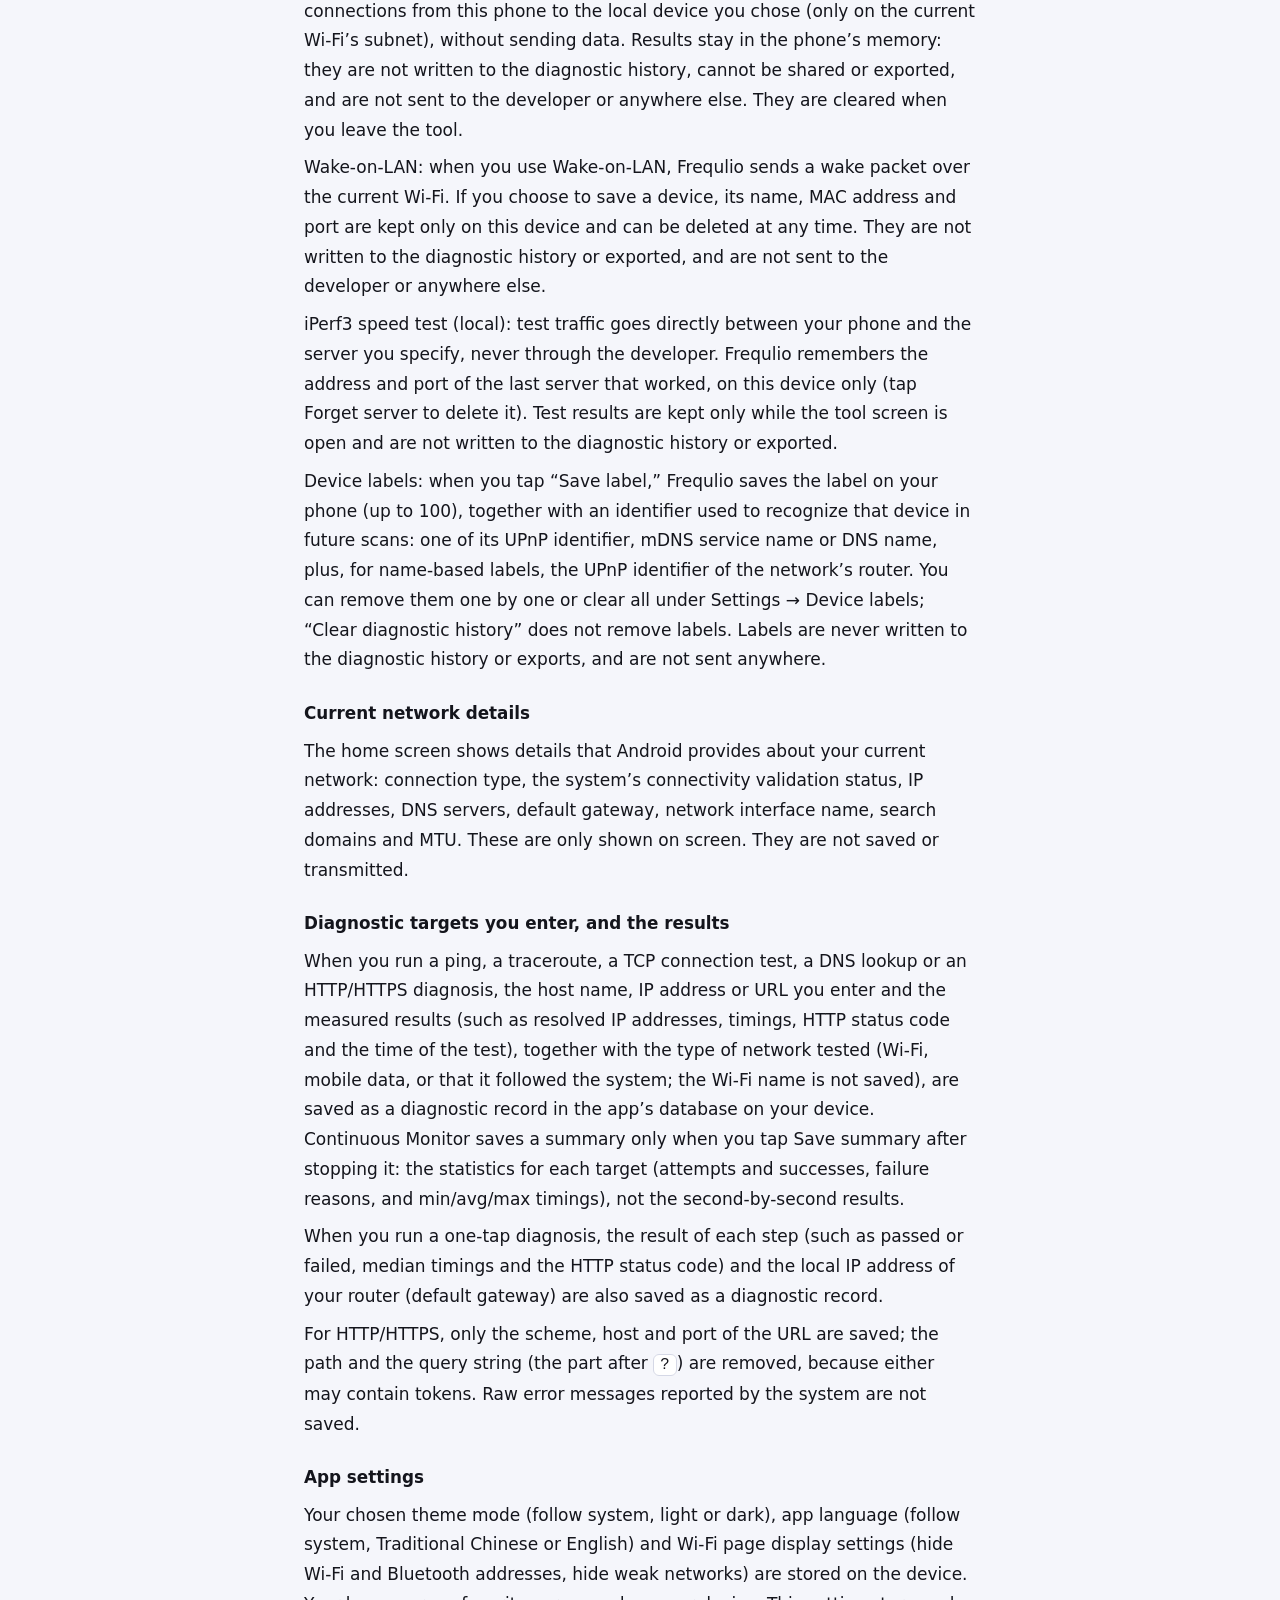
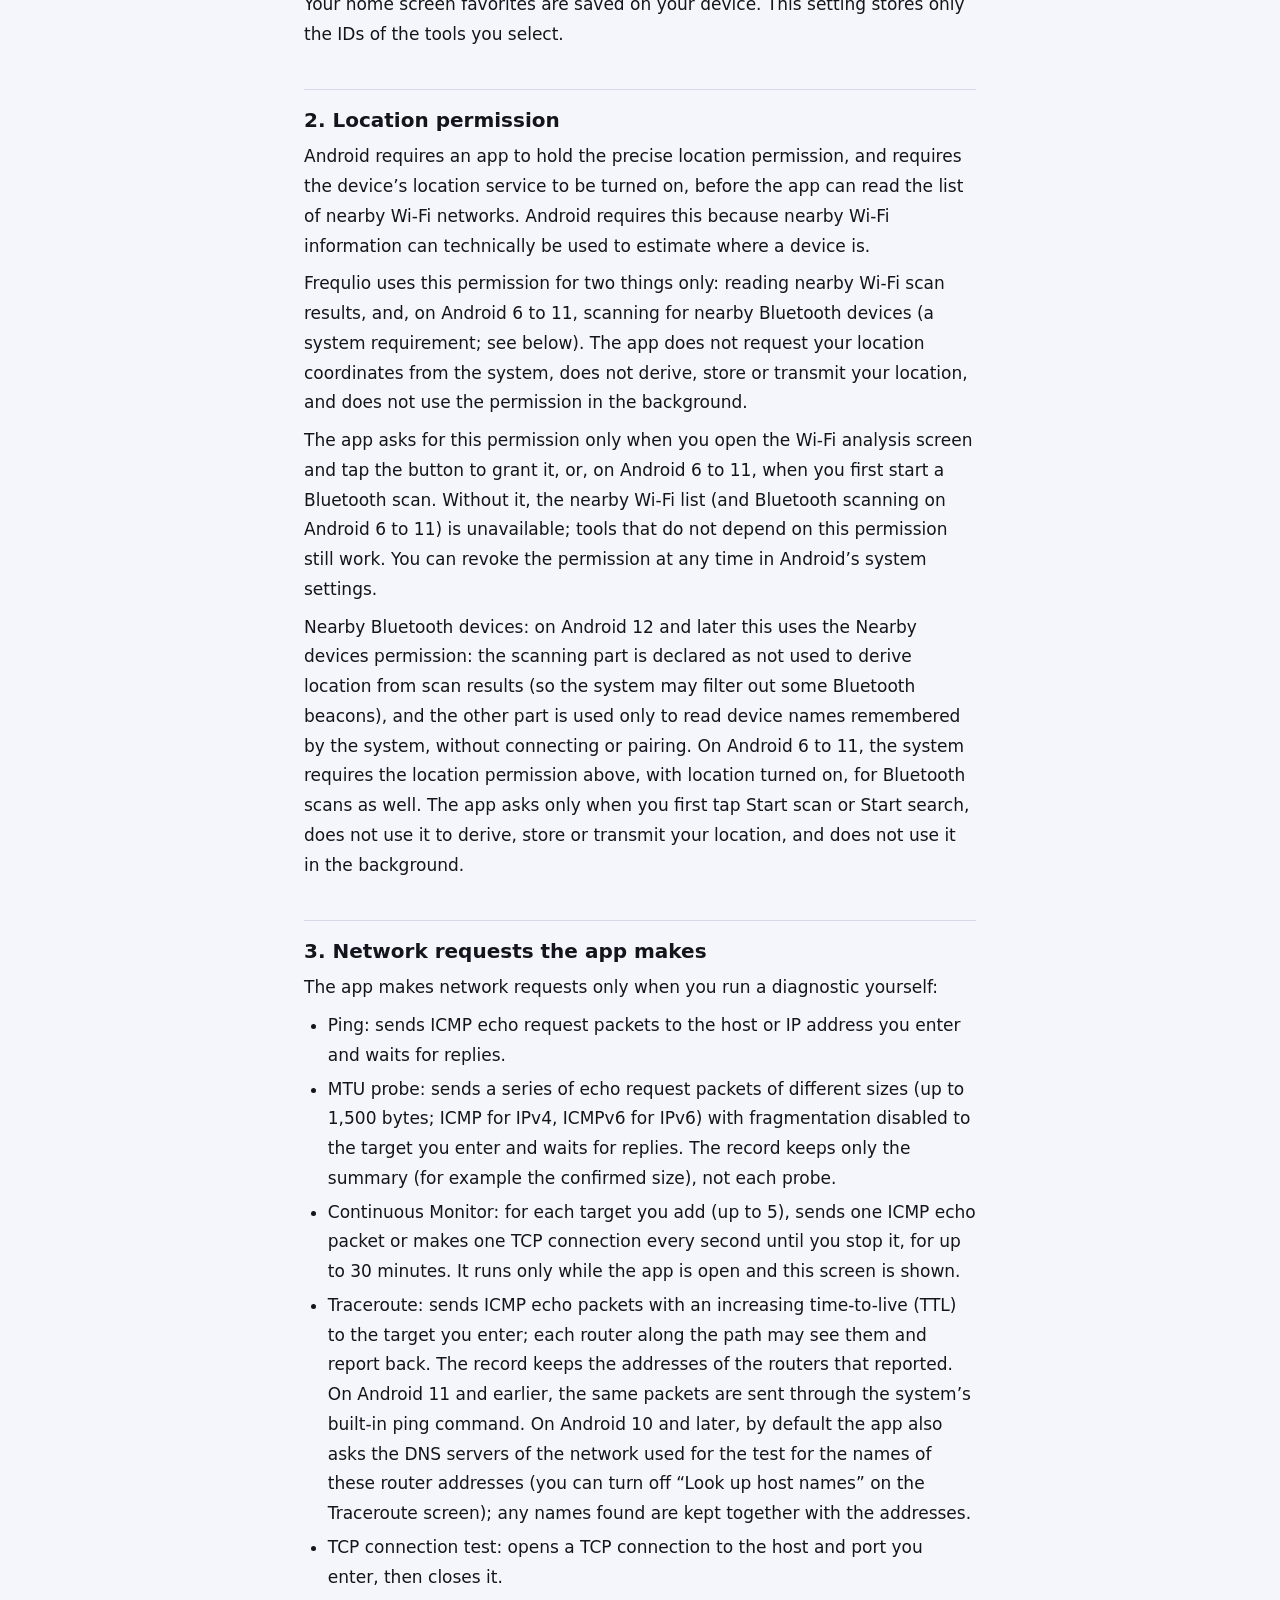
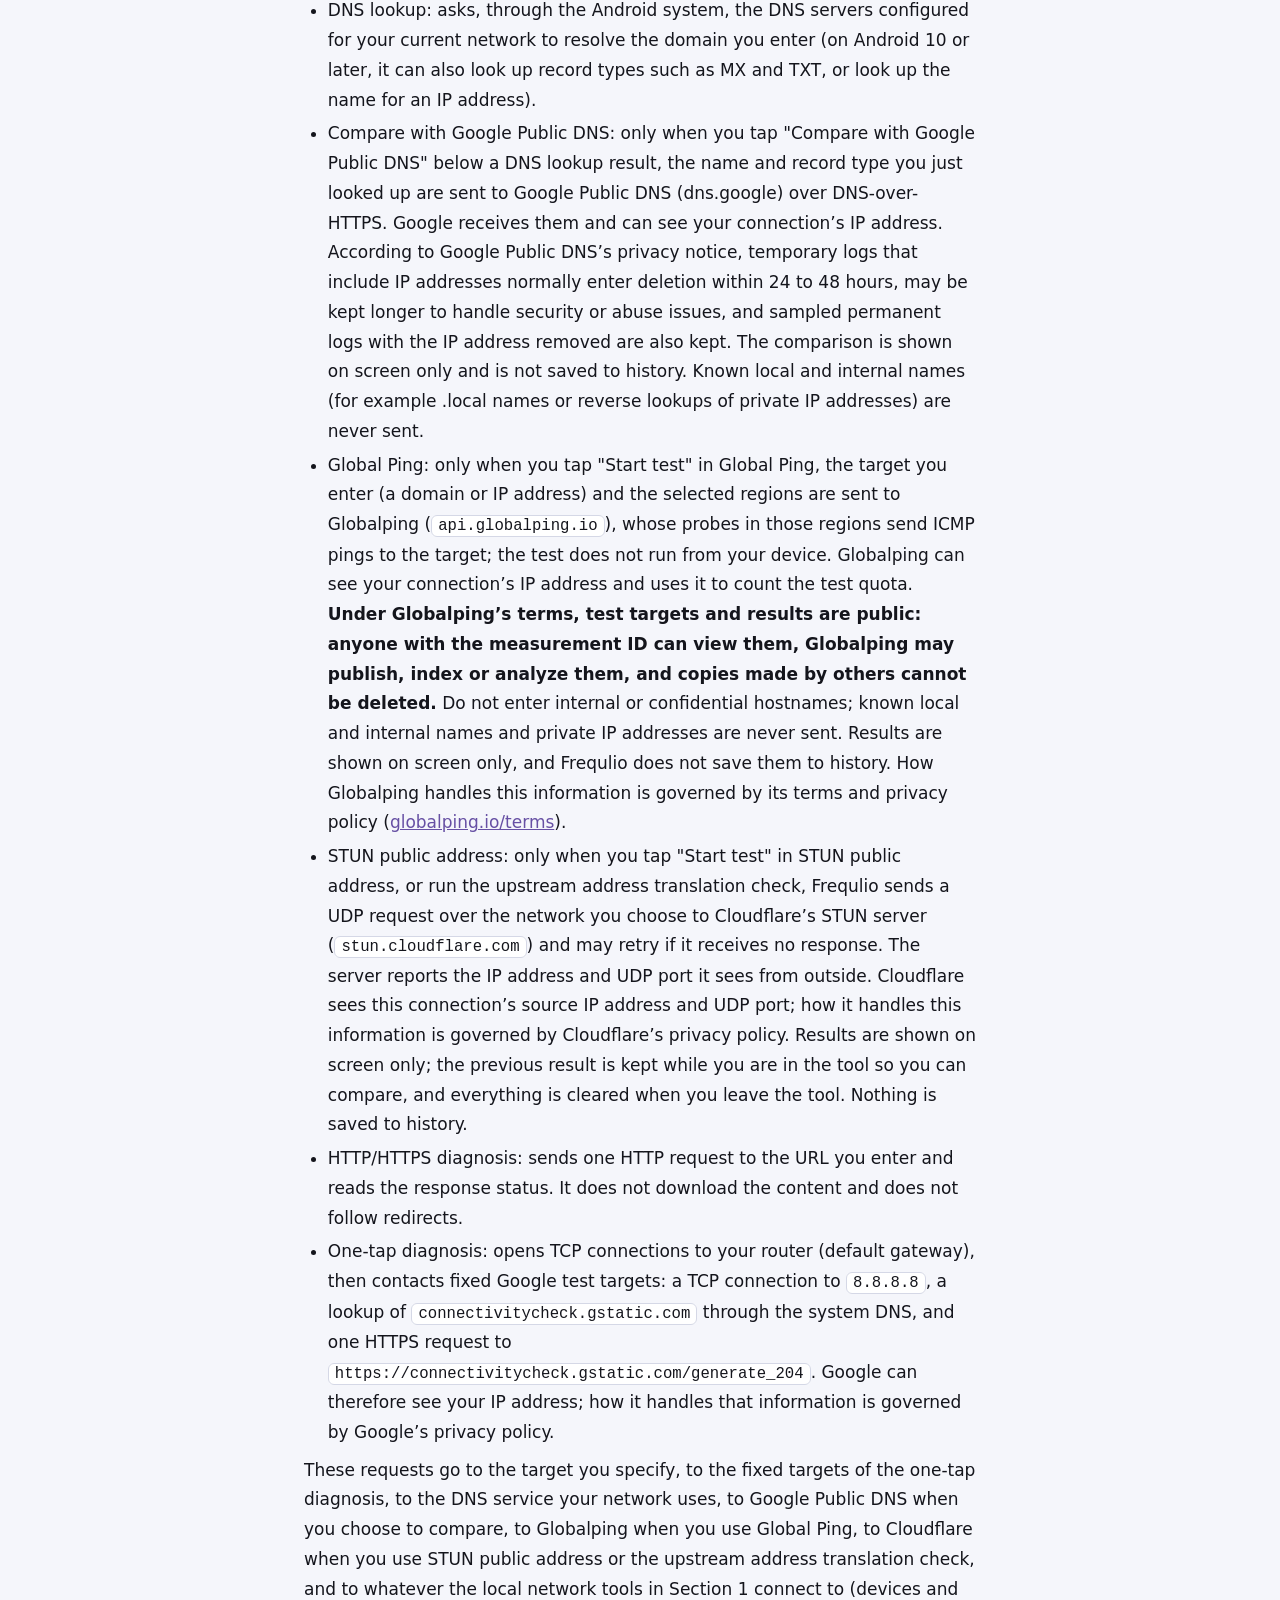
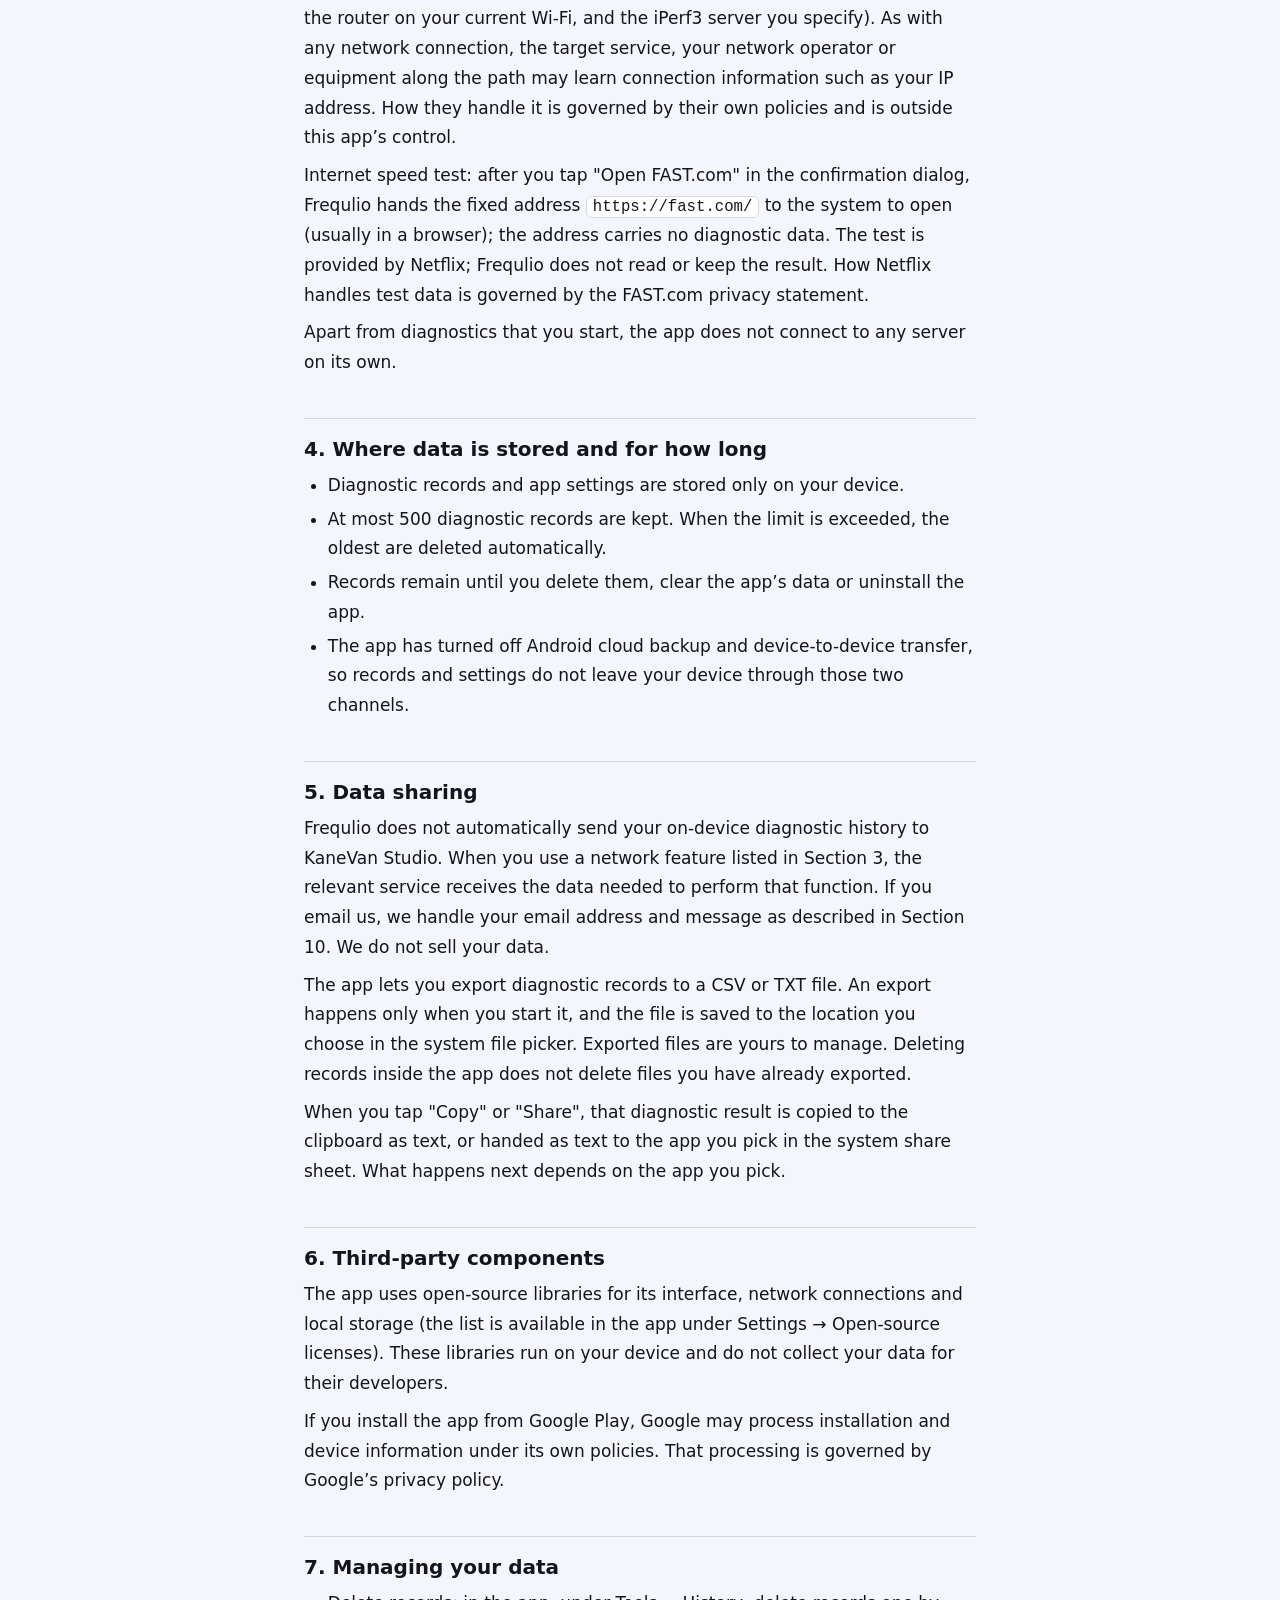
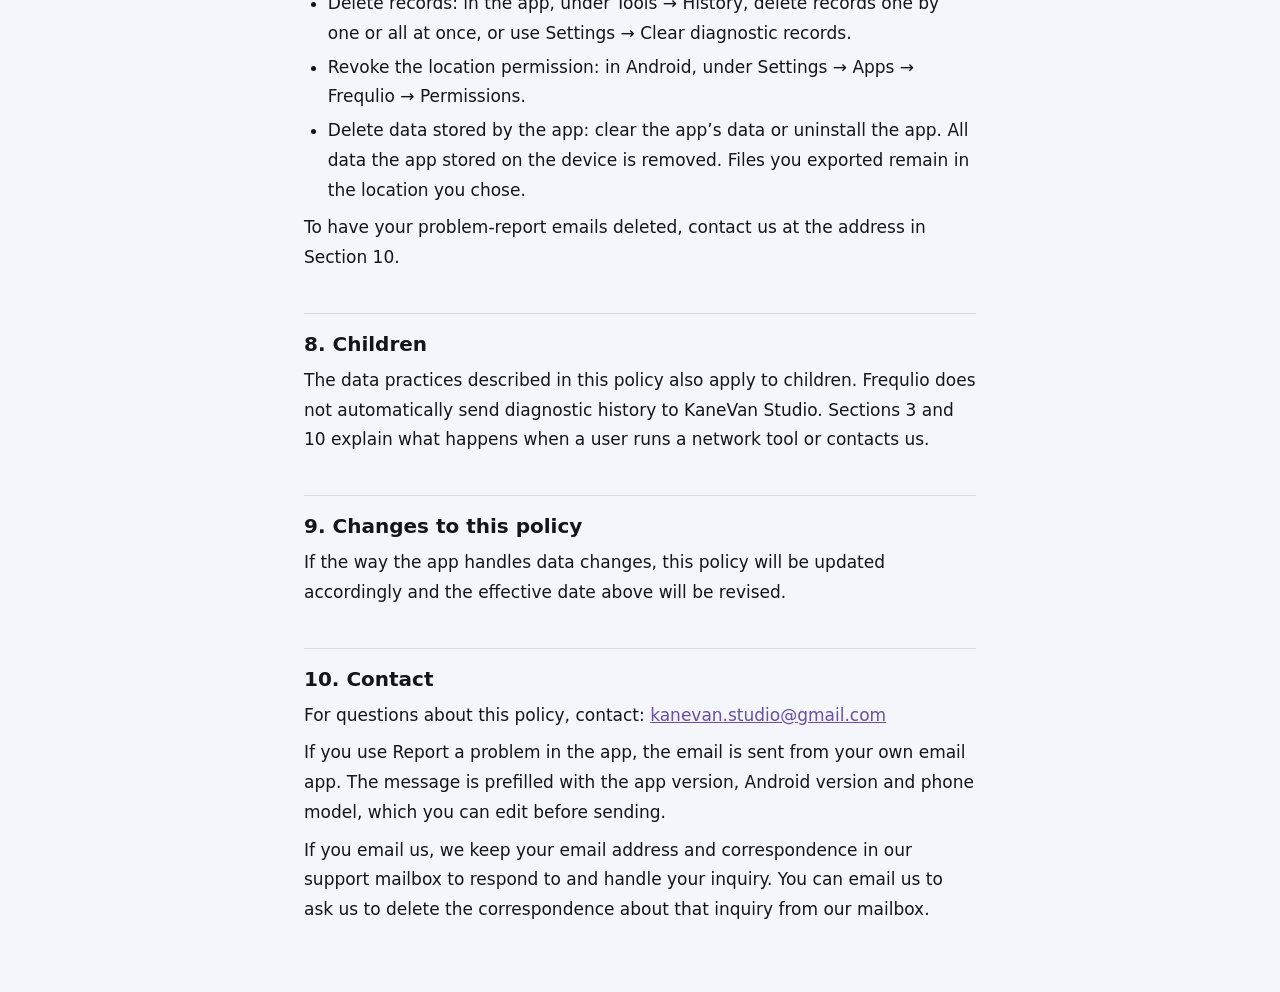
==== commit 8509314f: "隱私權政策：修正說太滿的承諾（Wi-Fi 暫存與前後比較、位置權限兩種用途、UPnP／STUN 去向、§5／§7／§8 範圍、回報信保留與刪除） Co-Authored-By: Claude Opus" ====
--- a/en.html
+++ b/en.html
@@ -17,7 +17,7 @@
 <h2>Summary</h2>
 <ul>
 <li>Frequlio does not require an account.</li>
-<li>Frequlio does not send your data to the developer. The developer operates no server for this app.</li>
+<li>Frequlio does not send your data to developer-operated servers. The developer operates no server for this app.</li>
 <li>Frequlio contains no ads and no third-party analytics, tracking or crash-reporting SDKs.</li>
 <li>Diagnostic records are stored only on your device, and you can delete them at any time.</li>
 </ul>
@@ -26,8 +26,8 @@
 
 <h3>Nearby Wi-Fi information</h3>
 <p>When you use the Wi-Fi analysis feature, the app reads Wi-Fi scan results from the Android system. These include the network name (SSID), access point identifier (BSSID), signal strength, frequency, channel, channel width and security type of nearby access points, plus the same details and the link speed of the Wi-Fi network you are connected to. On Android 11 and later, the app also reads the load and capabilities that access points declare in the scan results (for example connected device count, channel utilization, spatial streams, and declarations such as roaming, PMF and WPS).</p>
-<p>This information is only shown on screen and used on the device to compute the channel chart and channel suggestions. The app does not save it to storage and does not transmit it anywhere. It is not kept after you leave the screen or close the app.</p>
-<p>The only exception is signal spots: the nearby Wi-Fi scan list is never saved automatically. When you tap “Record this spot” and save, Frequlio keeps the location name you enter and the current connection’s signal strength, frequency, band and time in the on-device diagnostic history. It does not include the Wi-Fi name (SSID), access point identifier (BSSID), location coordinates or the list of nearby Wi-Fi networks. If you export the diagnostic history, the file includes the location name.</p>
+<p>Frequlio processes Wi-Fi scan results on your device to display nearby networks, analyze channels, and suggest channels. During normal use, nearby Wi-Fi scan lists are processed only in memory and are not automatically saved or uploaded. If you tap “Record current state” in Channels, the app keeps a comparison baseline in memory so you can see what changed after your next scan. If you save a signal spot or an AP alias, or export a scan snapshot, the corresponding data is saved as described below.</p>
+<p>Signal spots: when you tap “Record this spot” and save, Frequlio keeps the location name you enter and the current connection’s signal strength, frequency, band and time in the on-device diagnostic history. It does not include the Wi-Fi name (SSID), access point identifier (BSSID), location coordinates or the list of nearby Wi-Fi networks. If you export the diagnostic history, the file includes the location name.</p>
 <p>AP aliases: only after you tap “Save alias” does Frequlio keep that AP’s BSSID and the alias you give it on the device (up to 50). You can remove them one by one or clear all under Settings → AP aliases; “Clear diagnostic history” does not remove aliases. “Hide Wi-Fi and Bluetooth addresses” controls what is shown on screen; saved aliases keep working. Aliases are never written to the diagnostic history, signal spots or exports, and are not sent anywhere.</p>
 <p>Scan snapshot export: only after you tap “Export this scan” and choose a location in the system file picker does Frequlio write the scan list from that moment (names, signal strength, frequency, channel, security type and so on of nearby Wi-Fi networks; without BSSIDs when “Hide Wi-Fi and Bluetooth addresses” is on; never including AP aliases) to the CSV or TXT file you specify. The app keeps no copy of its own. The file includes other people’s network names, so check it before sharing; it is yours to manage, and clearing Frequlio’s data or uninstalling does not delete it.</p>
 
@@ -38,11 +38,11 @@
 <h3>Devices on this network</h3>
 <p>Only when you open Devices on this network and tap Start scan does the app scan the Wi-Fi you are connected to: it sends ping, mDNS and UPnP (SSDP) requests to addresses on that network, reads device descriptions (name, manufacturer, model reported by the device itself) only from addresses on that network, and asks this Wi-Fi’s local DNS server for the names of the addresses it found. Names are not looked up if Private DNS is set to a specific provider or the DNS server cannot be confirmed to be on the local network; the app cannot control whether your router forwards these queries. When you scan the local network, Frequlio also uses NetBIOS node status queries; devices that respond may report their computer name, workgroup and network adapter address (MAC). Only if you tap the supplemental scan does it try a few common ports on the remaining addresses. Apart from what devices report about themselves over NetBIOS, the app cannot obtain other devices’ MAC addresses.</p>
 <p>Results are only shown on screen and kept in memory so you can review the current round. They are not written to the diagnostic history, cannot be shared or exported, and are not sent to the developer or anywhere else. They are cleared when you leave the tool, and scanning stops when the app goes to the background, you leave the tool, or the Wi-Fi changes. This feature needs no additional permission.</p>
-<p>Upstream address translation check (in the STUN public address tool): when you run the check manually, Frequlio asks your router for its WAN IPv4 on the local network (UPnP), gets this connection’s public address from Cloudflare STUN, and compares the two on your phone. The query goes only to the current Wi-Fi’s default gateway. The result is not written to the diagnostic history and is cleared when you leave the tool.</p>
+<p>Upstream address translation check (in the STUN public address tool): when you run the check manually, Frequlio asks your router for its WAN IPv4 on the local network (UPnP), gets this connection’s public address from Cloudflare STUN, and compares the two on your phone. The UPnP query goes only to the current Wi-Fi’s default gateway (your router); the STUN request goes to Cloudflare (see Section 3). The result is not written to the diagnostic history and is cleared when you leave the tool.</p>
 <p>Port check: when you run a check manually, Frequlio tries to open TCP connections from this phone to the local device you chose (only on the current Wi-Fi’s subnet), without sending data. Results stay in the phone’s memory: they are not written to the diagnostic history, cannot be shared or exported, and are not sent to the developer or anywhere else. They are cleared when you leave the tool.</p>
 <p>Wake-on-LAN: when you use Wake-on-LAN, Frequlio sends a wake packet over the current Wi-Fi. If you choose to save a device, its name, MAC address and port are kept only on this device and can be deleted at any time. They are not written to the diagnostic history or exported, and are not sent to the developer or anywhere else.</p>
 <p>iPerf3 speed test (local): test traffic goes directly between your phone and the server you specify, never through the developer. Frequlio remembers the address and port of the last server that worked, on this device only (tap Forget server to delete it). Test results are kept only while the tool screen is open and are not written to the diagnostic history or exported.</p>
-<p>Device labels: only after you tap “Save label” does Frequlio keep the label you give a device on the device (up to 100), together with what is used to recognize that device in a later scan: one of its UPnP identifier, mDNS service name or DNS name, plus, for name-based labels, the UPnP identifier of the network’s router. You can remove them one by one or clear all under Settings → Device labels; “Clear diagnostic history” does not remove labels. Labels are never written to the diagnostic history or exports, and are not sent anywhere.</p>
+<p>Device labels: when you tap “Save label,” Frequlio saves the label on your phone (up to 100), together with an identifier used to recognize that device in future scans: one of its UPnP identifier, mDNS service name or DNS name, plus, for name-based labels, the UPnP identifier of the network’s router. You can remove them one by one or clear all under Settings → Device labels; “Clear diagnostic history” does not remove labels. Labels are never written to the diagnostic history or exports, and are not sent anywhere.</p>
 
 <h3>Current network details</h3>
 <p>The home screen shows details that Android provides about your current network: connection type, the system’s connectivity validation status, IP addresses, DNS servers, default gateway, network interface name, search domains and MTU. These are only shown on screen. They are not saved or transmitted.</p>
@@ -53,12 +53,12 @@
 <p>For HTTP/HTTPS, only the scheme, host and port of the URL are saved; the path and the query string (the part after <code>?</code>) are removed, because either may contain tokens. Raw error messages reported by the system are not saved.</p>
 
 <h3>App settings</h3>
-<p>Your chosen theme mode (follow system, light or dark), app language (follow system, Traditional Chinese or English) and Wi-Fi page display settings (hide Wi-Fi and Bluetooth addresses, hide weak networks) are stored on the device. Your favorite tools on the home screen are also stored on the device, recording only which tools you chose.</p>
+<p>Your chosen theme mode (follow system, light or dark), app language (follow system, Traditional Chinese or English) and Wi-Fi page display settings (hide Wi-Fi and Bluetooth addresses, hide weak networks) are stored on the device. Your home screen favorites are saved on your device. This setting stores only the IDs of the tools you select.</p>
 
 <h2>2. Location permission</h2>
 <p>Android requires an app to hold the precise location permission, and requires the device’s location service to be turned on, before the app can read the list of nearby Wi-Fi networks. Android requires this because nearby Wi-Fi information can technically be used to estimate where a device is.</p>
-<p>Frequlio uses this permission only to read Wi-Fi scan results. The app does not request your location coordinates from the system, does not derive, store or transmit your location, and does not use the permission in the background.</p>
-<p>The app asks for this permission only when you open the Wi-Fi analysis screen and tap the button to grant it. The other features work without it. You can revoke the permission at any time in Android’s system settings.</p>
+<p>Frequlio uses this permission for two things only: reading nearby Wi-Fi scan results, and, on Android 6 to 11, scanning for nearby Bluetooth devices (a system requirement; see below). The app does not request your location coordinates from the system, does not derive, store or transmit your location, and does not use the permission in the background.</p>
+<p>The app asks for this permission only when you open the Wi-Fi analysis screen and tap the button to grant it, or, on Android 6 to 11, when you first start a Bluetooth scan. Without it, the nearby Wi-Fi list (and Bluetooth scanning on Android 6 to 11) is unavailable; tools that do not depend on this permission still work. You can revoke the permission at any time in Android’s system settings.</p>
 <p>Nearby Bluetooth devices: on Android 12 and later this uses the Nearby devices permission: the scanning part is declared as not used to derive location from scan results (so the system may filter out some Bluetooth beacons), and the other part is used only to read device names remembered by the system, without connecting or pairing. On Android 6 to 11, the system requires the location permission above, with location turned on, for Bluetooth scans as well. The app asks only when you first tap Start scan or Start search, does not use it to derive, store or transmit your location, and does not use it in the background.</p>
 
 <h2>3. Network requests the app makes</h2>
@@ -72,11 +72,11 @@
 <li>DNS lookup: asks, through the Android system, the DNS servers configured for your current network to resolve the domain you enter (on Android 10 or later, it can also look up record types such as MX and TXT, or look up the name for an IP address).</li>
 <li>Compare with Google Public DNS: only when you tap "Compare with Google Public DNS" below a DNS lookup result, the name and record type you just looked up are sent to Google Public DNS (dns.google) over DNS-over-HTTPS. Google receives them and can see your connection’s IP address. According to Google Public DNS’s privacy notice, temporary logs that include IP addresses normally enter deletion within 24 to 48 hours, may be kept longer to handle security or abuse issues, and sampled permanent logs with the IP address removed are also kept. The comparison is shown on screen only and is not saved to history. Known local and internal names (for example .local names or reverse lookups of private IP addresses) are never sent.</li>
 <li>Global Ping: only when you tap "Start test" in Global Ping, the target you enter (a domain or IP address) and the selected regions are sent to Globalping (<code>api.globalping.io</code>), whose probes in those regions send ICMP pings to the target; the test does not run from your device. Globalping can see your connection’s IP address and uses it to count the test quota. <strong>Under Globalping’s terms, test targets and results are public: anyone with the measurement ID can view them, Globalping may publish, index or analyze them, and copies made by others cannot be deleted.</strong> Do not enter internal or confidential hostnames; known local and internal names and private IP addresses are never sent. Results are shown on screen only, and Frequlio does not save them to history. How Globalping handles this information is governed by its terms and privacy policy (<a href="https://globalping.io/terms">globalping.io/terms</a>).</li>
-<li>STUN public address: only when you tap "Start test" in STUN public address, one UDP request is sent over the network you choose to Cloudflare’s STUN server (<code>stun.cloudflare.com</code>), which reports the IP address and UDP port it sees from outside. Cloudflare sees this connection’s source IP address and UDP port; how it handles this information is governed by Cloudflare’s privacy policy. Results are shown on screen only; the previous result is kept while you are in the tool so you can compare, and everything is cleared when you leave the tool. Nothing is saved to history.</li>
+<li>STUN public address: only when you tap "Start test" in STUN public address, or run the upstream address translation check, Frequlio sends a UDP request over the network you choose to Cloudflare’s STUN server (<code>stun.cloudflare.com</code>) and may retry if it receives no response. The server reports the IP address and UDP port it sees from outside. Cloudflare sees this connection’s source IP address and UDP port; how it handles this information is governed by Cloudflare’s privacy policy. Results are shown on screen only; the previous result is kept while you are in the tool so you can compare, and everything is cleared when you leave the tool. Nothing is saved to history.</li>
 <li>HTTP/HTTPS diagnosis: sends one HTTP request to the URL you enter and reads the response status. It does not download the content and does not follow redirects.</li>
 <li>One-tap diagnosis: opens TCP connections to your router (default gateway), then contacts fixed Google test targets: a TCP connection to <code>8.8.8.8</code>, a lookup of <code>connectivitycheck.gstatic.com</code> through the system DNS, and one HTTPS request to <code>https://connectivitycheck.gstatic.com/generate_204</code>. Google can therefore see your IP address; how it handles that information is governed by Google’s privacy policy.</li>
 </ul>
-<p>These requests go to the target you specify, to the fixed targets of the one-tap diagnosis, to the DNS service your network uses, to Google Public DNS when you choose to compare, to Globalping when you use Global Ping, and to Cloudflare when you use STUN public address. As with any network connection, the target service, your network operator or equipment along the path may learn connection information such as your IP address. How they handle it is governed by their own policies and is outside this app’s control.</p>
+<p>These requests go to the target you specify, to the fixed targets of the one-tap diagnosis, to the DNS service your network uses, to Google Public DNS when you choose to compare, to Globalping when you use Global Ping, to Cloudflare when you use STUN public address or the upstream address translation check, and to whatever the local network tools in Section 1 connect to (devices and the router on your current Wi-Fi, and the iPerf3 server you specify). As with any network connection, the target service, your network operator or equipment along the path may learn connection information such as your IP address. How they handle it is governed by their own policies and is outside this app’s control.</p>
 <p>Internet speed test: after you tap "Open FAST.com" in the confirmation dialog, Frequlio hands the fixed address <code>https://fast.com/</code> to the system to open (usually in a browser); the address carries no diagnostic data. The test is provided by Netflix; Frequlio does not read or keep the result. How Netflix handles test data is governed by the FAST.com privacy statement.</p>
 <p>Apart from diagnostics that you start, the app does not connect to any server on its own.</p>
 
@@ -89,7 +89,7 @@
 </ul>
 
 <h2>5. Data sharing</h2>
-<p>The developer does not receive your data, and therefore does not sell, share or disclose it to any third party.</p>
+<p>Frequlio does not automatically send your on-device diagnostic history to KaneVan Studio. When you use a network feature listed in Section 3, the relevant service receives the data needed to perform that function. If you email us, we handle your email address and message as described in Section 10. We do not sell your data.</p>
 <p>The app lets you export diagnostic records to a CSV or TXT file. An export happens only when you start it, and the file is saved to the location you choose in the system file picker. Exported files are yours to manage. Deleting records inside the app does not delete files you have already exported.</p>
 <p>When you tap "Copy" or "Share", that diagnostic result is copied to the clipboard as text, or handed as text to the app you pick in the system share sheet. What happens next depends on the app you pick.</p>
 
@@ -101,19 +101,20 @@
 <ul>
 <li>Delete records: in the app, under Tools → History, delete records one by one or all at once, or use Settings → Clear diagnostic records.</li>
 <li>Revoke the location permission: in Android, under Settings → Apps → Frequlio → Permissions.</li>
-<li>Delete everything: clear the app’s data or uninstall the app. All data the app stored on the device is removed.</li>
+<li>Delete data stored by the app: clear the app’s data or uninstall the app. All data the app stored on the device is removed. Files you exported remain in the location you chose.</li>
 </ul>
-<p>Because the developer holds none of your data, there is nothing further to request deletion of from the developer.</p>
+<p>To have your problem-report emails deleted, contact us at the address in Section 10.</p>
 
 <h2>8. Children</h2>
-<p>The app does not collect personal data from any user, including children.</p>
+<p>The data practices described in this policy also apply to children. Frequlio does not automatically send diagnostic history to KaneVan Studio. Sections 3 and 10 explain what happens when a user runs a network tool or contacts us.</p>
 
 <h2>9. Changes to this policy</h2>
 <p>If the way the app handles data changes, this policy will be updated accordingly and the effective date above will be revised.</p>
 
 <h2>10. Contact</h2>
 <p>For questions about this policy, contact: <a href="mailto:kanevan.studio@gmail.com">kanevan.studio@gmail.com</a></p>
-<p>If you use Report a problem in the app, the email is sent from your own email app. We receive your email address and the message (prefilled with the app version, Android version and phone model, which you can edit before sending) and use them only to reply to and handle the issue.</p>
+<p>If you use Report a problem in the app, the email is sent from your own email app. The message is prefilled with the app version, Android version and phone model, which you can edit before sending.</p>
+<p>If you email us, we keep your email address and correspondence in our support mailbox to respond to and handle your inquiry. You can email us to ask us to delete the correspondence about that inquiry from our mailbox.</p>
 </main>
 </body>
 </html>
